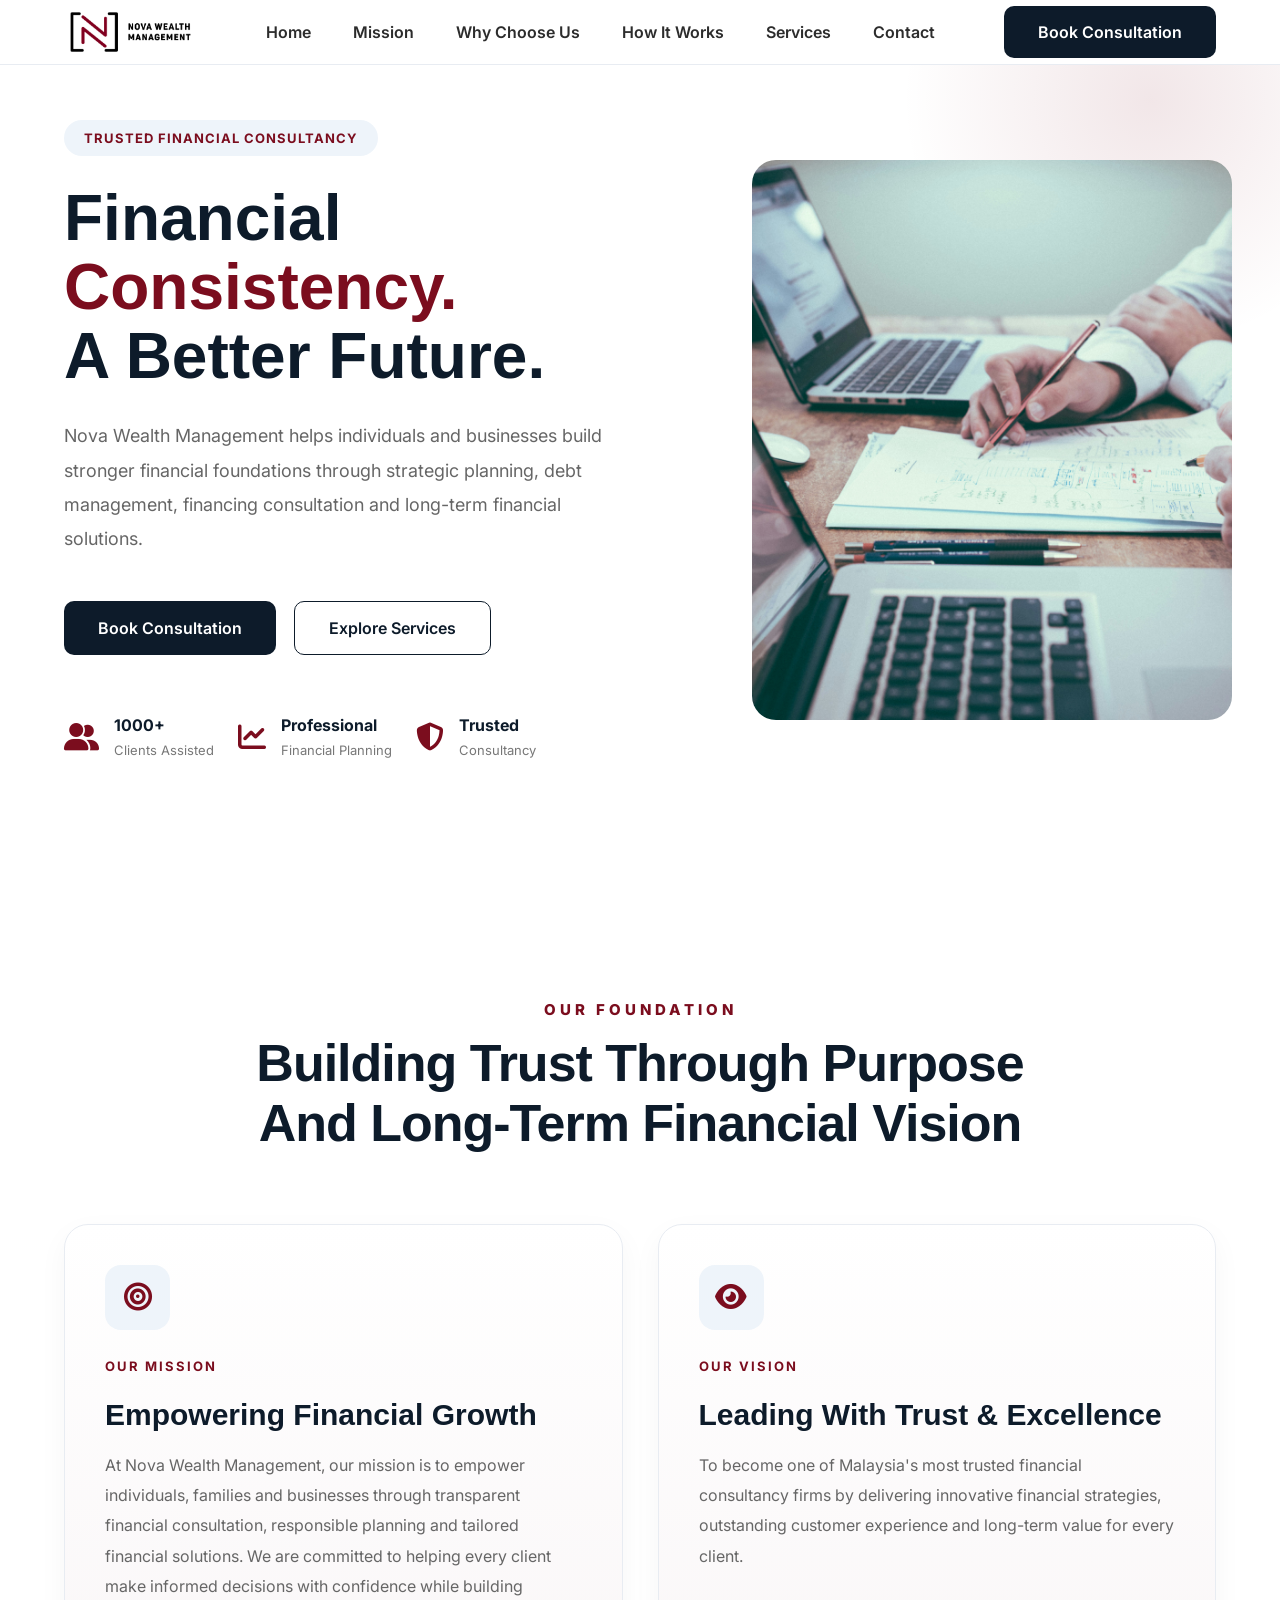
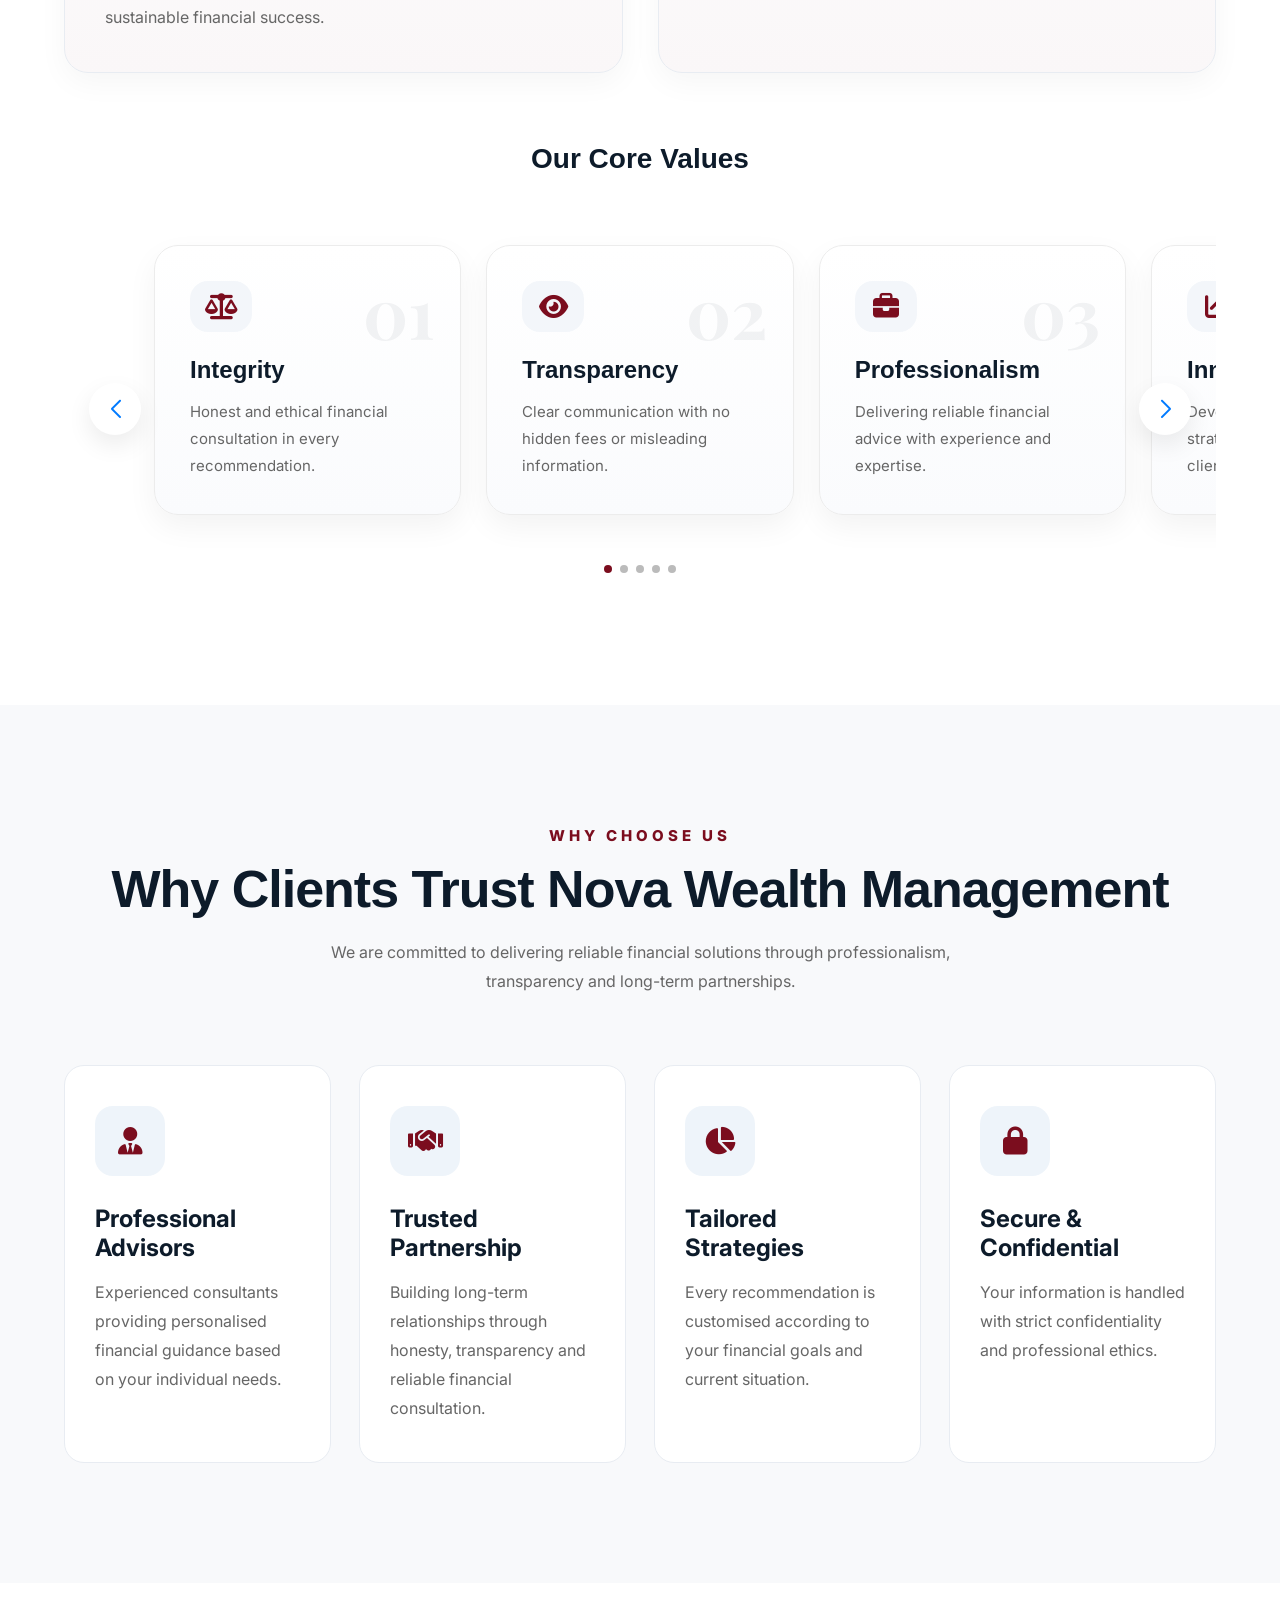
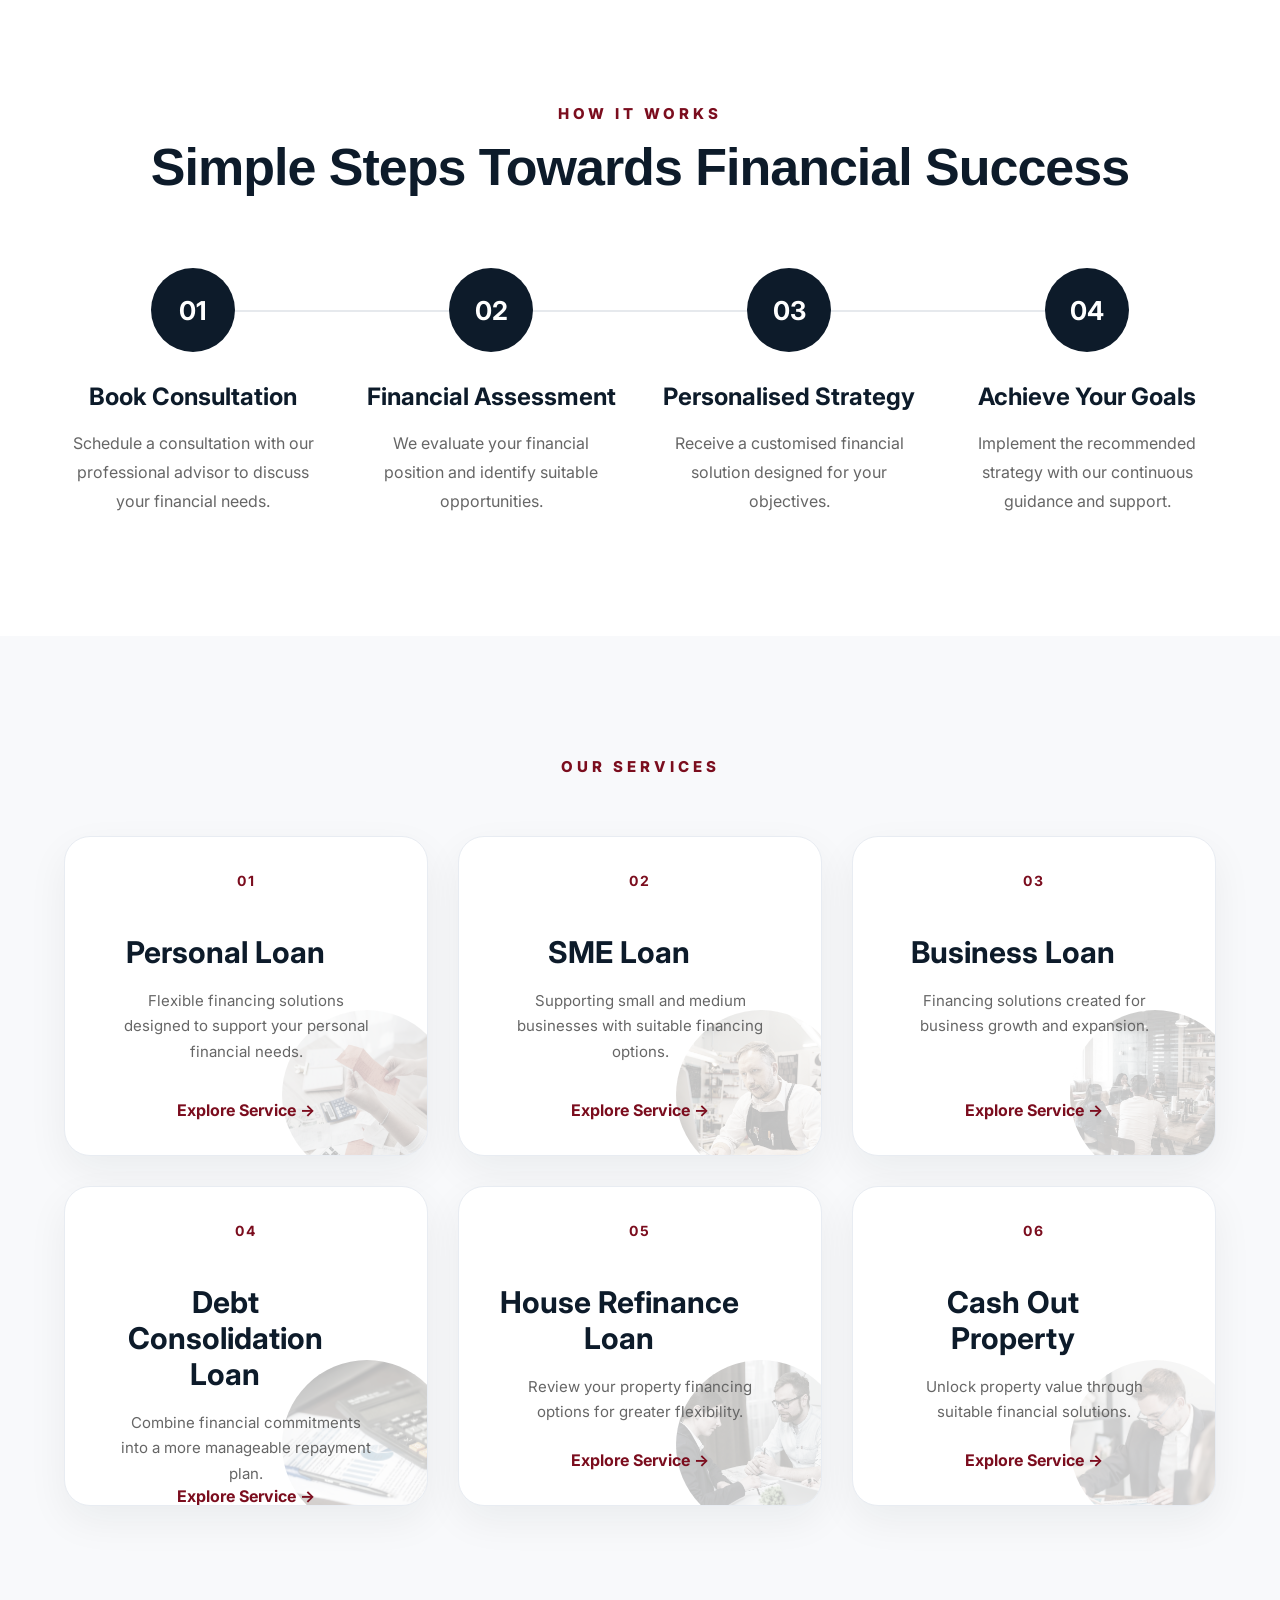
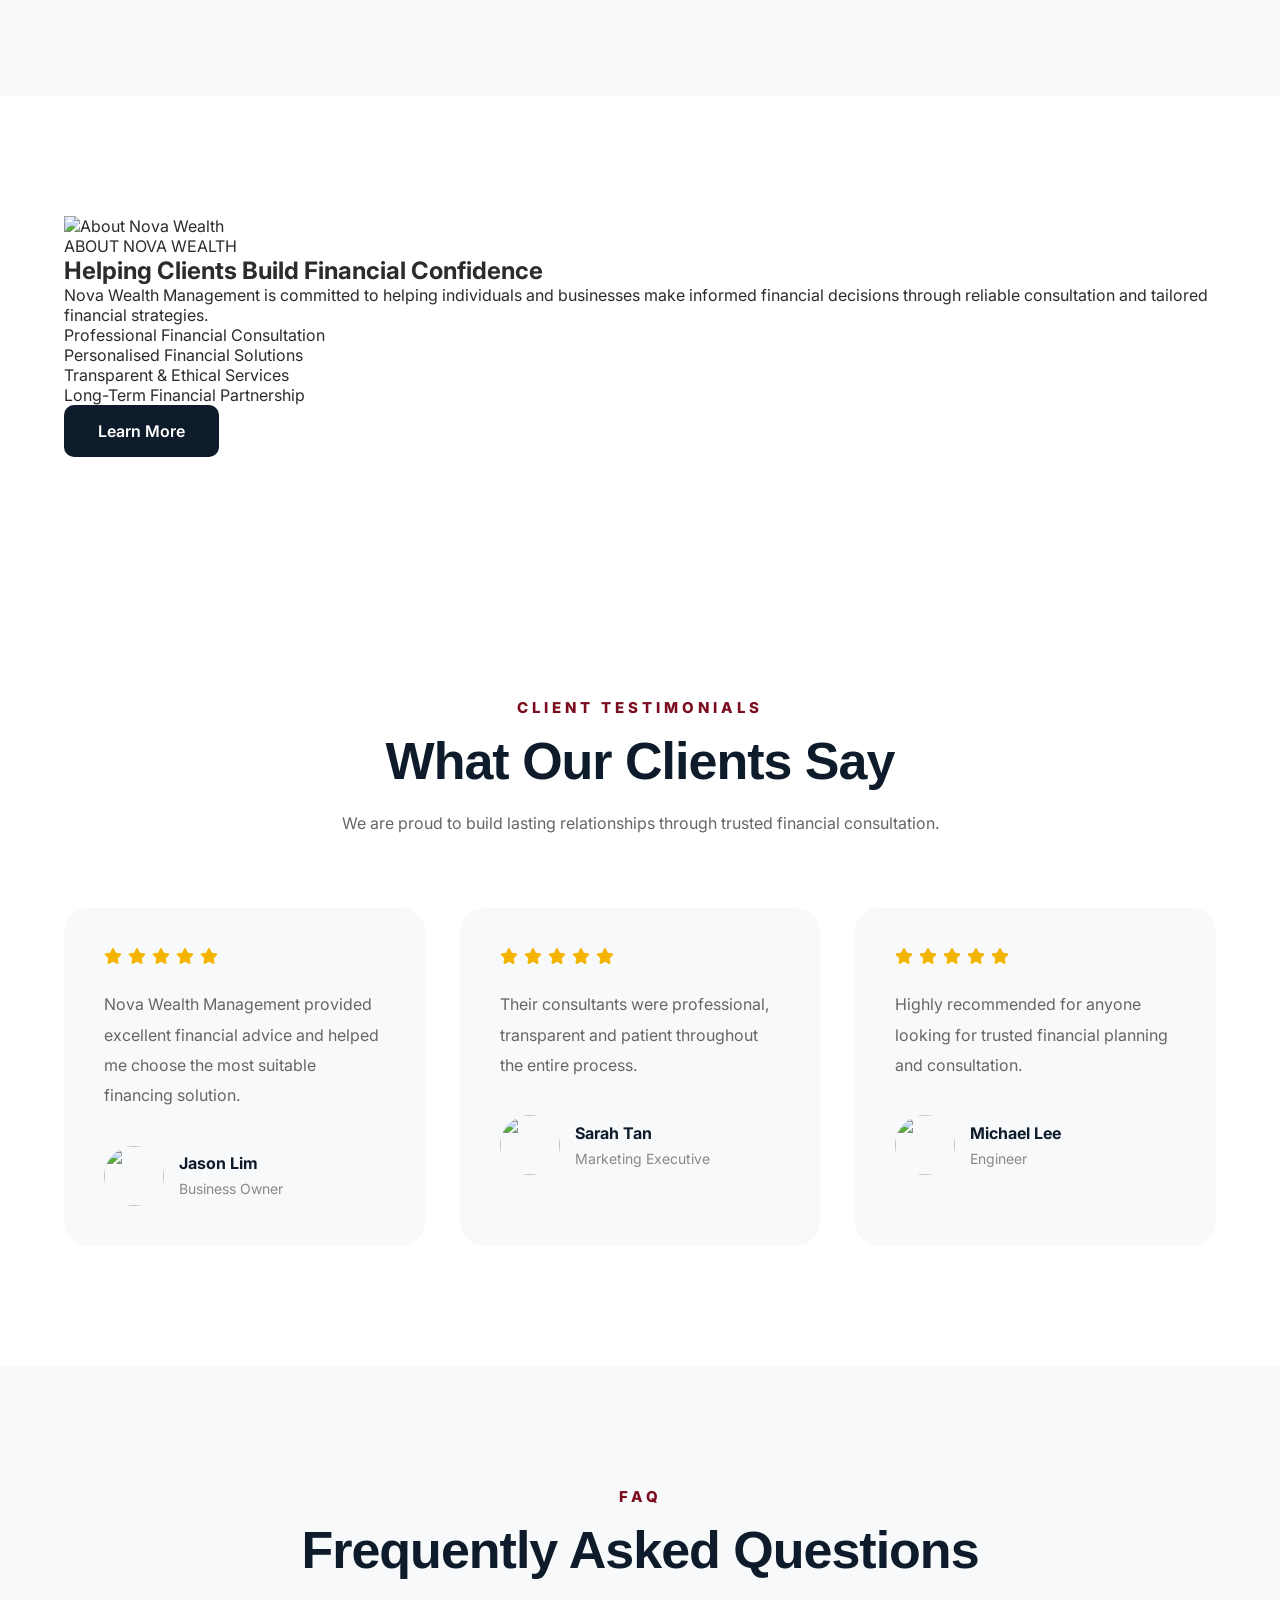
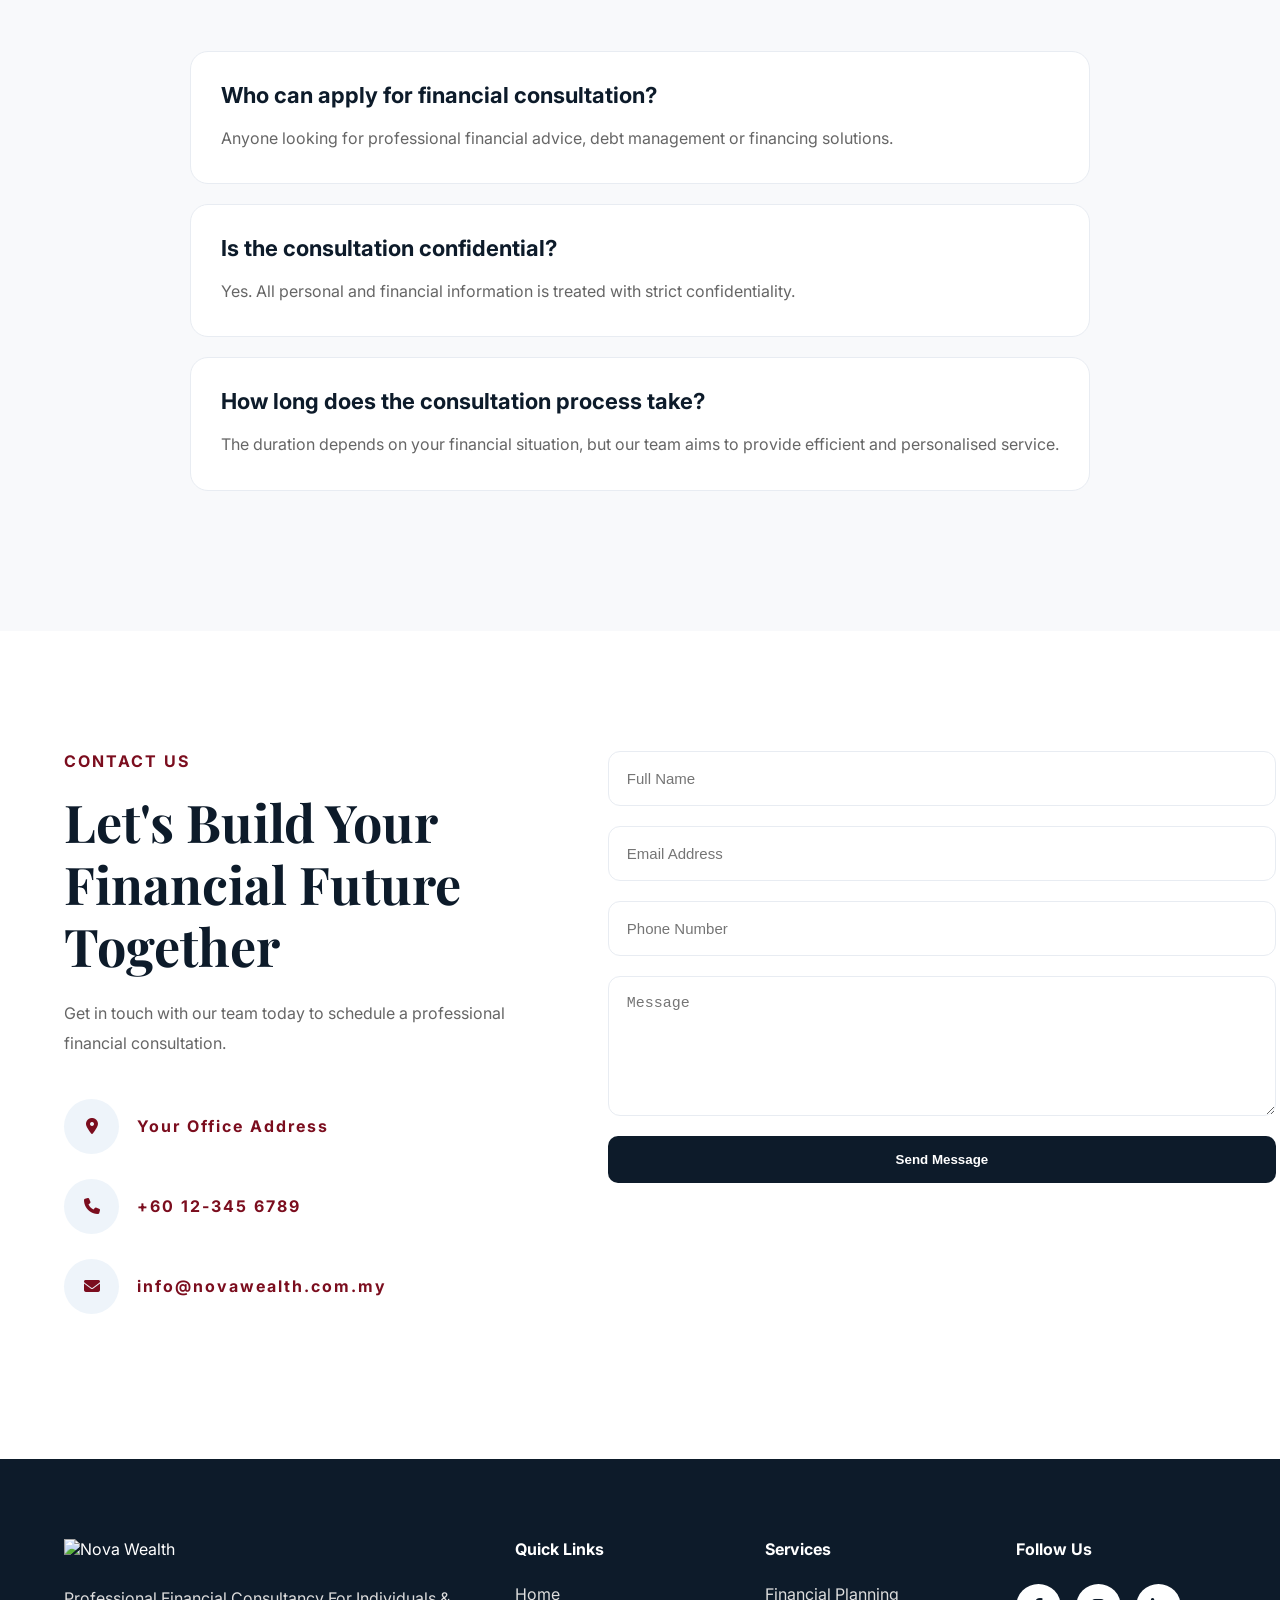
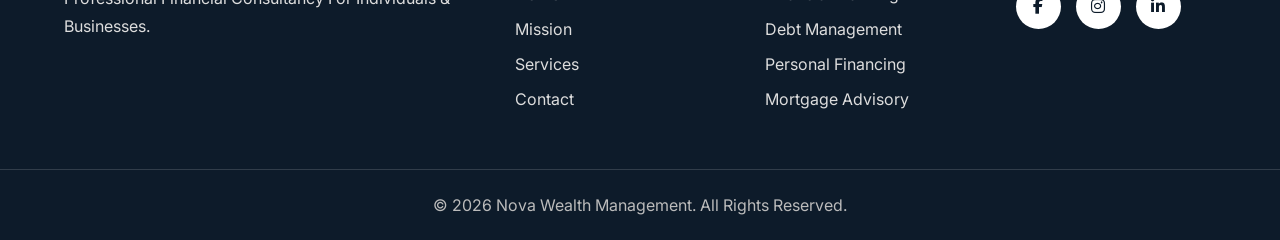
==== index.html @ 72332600 "update" ====
<!DOCTYPE html>
<html lang="en">

<head>
	<link
		rel="stylesheet"
		href="https://cdn.jsdelivr.net/npm/swiper@11/swiper-bundle.min.css"
	/>

    <meta charset="UTF-8">

    <meta name="viewport" content="width=device-width, initial-scale=1.0">

    <title>Nova Wealth Management</title>

    <link rel="preconnect" href="https://fonts.googleapis.com">

    <link rel="preconnect" href="https://fonts.gstatic.com" crossorigin>

    <link href="https://fonts.googleapis.com/css2?family=Inter:wght@300;400;500;600;700&family=Playfair+Display:wght@500;600;700&display=swap" rel="stylesheet">

    <link rel="stylesheet" href="https://cdnjs.cloudflare.com/ajax/libs/font-awesome/6.7.2/css/all.min.css">

    <link rel="stylesheet" href="css/style.css">
	
	<link href="https://fonts.googleapis.com/css2?family=Cormorant+Garamond:wght@500;600;700&display=swap" rel="stylesheet">
	
	<link rel="icon" type="image/png" href="images/favicon.jpeg">

</head>



<body>


<!-- ===========================================
NAVBAR
=========================================== -->

<header class="navbar">

    <div class="container nav-container">

        <a href="#" class="logo">

            <img src="images/logo.png" alt="Nova Wealth Management">

        </a>

        <nav>

            <ul>

                <li><a href="#home">Home</a></li>

                <li><a href="#mission">Mission</a></li>

                <li><a href="#why">Why Choose Us</a></li>

                <li><a href="#process">How It Works</a></li>

                <li><a href="#services">Services</a></li>

                <li><a href="#contact">Contact</a></li>

            </ul>

        </nav>

        <a href="#" class="btn-primary">

            Book Consultation

        </a>

    </div>

</header>

<!-- ===========================================
HERO
=========================================== -->

<section class="hero" id="home">

    <div class="container hero-wrapper">

        <div class="hero-left">

            <span class="hero-tag">

                TRUSTED FINANCIAL CONSULTANCY

            </span>

            <h1>

                Financial <span>Consistency.</span>

                <br>

                A Better Future.

            </h1>

            <p>

                Nova Wealth Management helps individuals and businesses build stronger financial foundations through strategic planning, debt management, financing consultation and long-term financial solutions.

            </p>

            <div class="hero-buttons">

                <a href="#" class="btn-primary">

                    Book Consultation

                </a>

                <a href="#services" class="btn-secondary">

                    Explore Services

                </a>

            </div>

            <div class="hero-highlights">

                <div class="highlight">

                    <i class="fa-solid fa-user-group"></i>

                    <div>

                        <h4>1000+</h4>

                        <span>Clients Assisted</span>

                    </div>

                </div>

                <div class="highlight">

                    <i class="fa-solid fa-chart-line"></i>

                    <div>

                        <h4>Professional</h4>

                        <span>Financial Planning</span>

                    </div>

                </div>

                <div class="highlight">

                    <i class="fa-solid fa-shield-halved"></i>

                    <div>

                        <h4>Trusted</h4>

                        <span>Consultancy</span>

                    </div>

                </div>

            </div>

        </div>

        <div class="hero-right">

            <img src="images/hero.jpg" alt="Financial Consultation">

        </div>

    </div>

</section>

<!-- ===========================================
MISSION & VISION
=========================================== -->

<section class="mission" id="mission">

    <div class="container">

        <div class="section-heading">

            <span>OUR FOUNDATION</span>

            <h2>

                Building Trust Through Purpose
                <br>
                And Long-Term Financial Vision

            </h2>

        </div>

        <div class="foundation-layout">

                <div class="foundation-card">

    <div class="foundation-icon">

        <i class="fa-solid fa-bullseye"></i>

    </div>

    <div class="foundation-content">

        <span>OUR MISSION</span>

        <h3>Empowering Financial Growth</h3>

        <p>

            At Nova Wealth Management, our mission is to empower individuals,
            families and businesses through transparent financial consultation,
            responsible planning and tailored financial solutions. We are
            committed to helping every client make informed decisions with
            confidence while building sustainable financial success.

        </p>

    </div>

</div>

                <div class="foundation-card">

    <div class="foundation-icon">

        <i class="fa-solid fa-eye"></i>

    </div>

    <div class="foundation-content">

        <span>OUR VISION</span>

        <h3>Leading With Trust & Excellence</h3>

        <p>

            To become one of Malaysia's most trusted financial consultancy
            firms by delivering innovative financial strategies, outstanding
            customer experience and long-term value for every client.

        </p>

    </div>

</div>



                </div>
				
				<div class="core-values">

<h4>Our Core Values</h4>

<div class="swiper valueSwiper">

    <div class="swiper-wrapper">
	
		<div class="swiper-slide">

        <div class="value-card">

			<span class="value-number">01</span>

			<div class="value-icon">
				<i class="fa-solid fa-scale-balanced"></i>
			</div>

			<h5>Integrity</h5>

			<p>Honest and ethical financial consultation in every recommendation.</p>

		</div>
	</div>

        <div class="swiper-slide">
    <div class="value-card">

        <span class="value-number">02</span>

        <div class="value-icon">
            <i class="fa-solid fa-eye"></i>
        </div>

        <h5>Transparency</h5>

        <p>Clear communication with no hidden fees or misleading information.</p>

    </div>
</div>

        <div class="swiper-slide">
    <div class="value-card">

        <span class="value-number">03</span>

        <div class="value-icon">
            <i class="fa-solid fa-briefcase"></i>
        </div>

        <h5>Professionalism</h5>

        <p>Delivering reliable financial advice with experience and expertise.</p>

    </div>
</div>

        <div class="swiper-slide">
    <div class="value-card">

        <span class="value-number">04</span>

        <div class="value-icon">
            <i class="fa-solid fa-chart-line"></i>
        </div>

        <h5>Innovation</h5>

        <p>Developing smarter financial strategies tailored to every client.</p>

    </div>
</div>

        <div class="swiper-slide">
    <div class="value-card">

        <span class="value-number">05</span>

        <div class="value-icon">
            <i class="fa-solid fa-handshake"></i>
        </div>

        <h5>Client First</h5>

        <p>Your financial goals are always our highest priority.</p>

    </div>
</div>

    </div>

    <div class="swiper-button-next"></div>
    <div class="swiper-button-prev"></div>
    <div class="swiper-pagination"></div>

</div>
</div>

            </div>

        </div>

    </div>

</section>

<!-- WHY CHOOSE US STARTS HERE -->
<!-- ===========================================
WHY CHOOSE US
=========================================== -->

<section class="why-choose" id="why">

    <div class="container">

        <div class="section-heading">

            <span>WHY CHOOSE US</span>

            <h2>

                Why Clients Trust
                Nova Wealth Management

            </h2>

            <p>

                We are committed to delivering reliable financial solutions through professionalism, transparency and long-term partnerships.

            </p>

        </div>

        <div class="why-grid">

            <div class="why-card">

                <i class="fa-solid fa-user-tie"></i>

                <h3>Professional Advisors</h3>

                <p>

                    Experienced consultants providing personalised financial guidance based on your individual needs.

                </p>

            </div>

            <div class="why-card">

                <i class="fa-solid fa-handshake"></i>

                <h3>Trusted Partnership</h3>

                <p>

                    Building long-term relationships through honesty, transparency and reliable financial consultation.

                </p>

            </div>

            <div class="why-card">

                <i class="fa-solid fa-chart-pie"></i>

                <h3>Tailored Strategies</h3>

                <p>

                    Every recommendation is customised according to your financial goals and current situation.

                </p>

            </div>

            <div class="why-card">

                <i class="fa-solid fa-lock"></i>

                <h3>Secure & Confidential</h3>

                <p>

                    Your information is handled with strict confidentiality and professional ethics.

                </p>

            </div>

        </div>

    </div>

</section>

<!-- ===========================================
HOW IT WORKS
=========================================== -->

<section class="process" id="process">

    <div class="container">

        <div class="section-heading">

            <span>HOW IT WORKS</span>

            <h2>

                Simple Steps Towards
                Financial Success

            </h2>

        </div>

        <div class="process-wrapper">

            <div class="process-item">

                <div class="process-number">01</div>

                <h3>Book Consultation</h3>

                <p>

                    Schedule a consultation with our professional advisor to discuss your financial needs.

                </p>

            </div>

            <div class="process-item">

                <div class="process-number">02</div>

                <h3>Financial Assessment</h3>

                <p>

                    We evaluate your financial position and identify suitable opportunities.

                </p>

            </div>

            <div class="process-item">

                <div class="process-number">03</div>

                <h3>Personalised Strategy</h3>

                <p>

                    Receive a customised financial solution designed for your objectives.

                </p>

            </div>

            <div class="process-item">

                <div class="process-number">04</div>

                <h3>Achieve Your Goals</h3>

                <p>

                    Implement the recommended strategy with our continuous guidance and support.

                </p>

            </div>

        </div>

    </div>

</section>

<!-- ===========================================
SERVICES
=========================================== -->

<section class="services" id="services">

<div class="container">

<div class="section-heading">

<span>OUR SERVICES</span>

<div class="services-grid">


<!-- Personal Loan -->
<div class="service-card">

    <img src="images/personal-loan.jpg">

    <div class="service-overlay">

        <span>01</span>

        <h3>Personal Loan</h3>

        <p>
            Flexible financing solutions designed to support your personal financial needs.
        </p>

        <a href="personal-loan.html">
            Explore Service →
        </a>

    </div>

</div>


<!-- SME Loan -->
<div class="service-card">

    <img src="images/sme-loan.jpg">

    <div class="service-overlay">

        <span>02</span>

        <h3>SME Loan</h3>

        <p>
            Supporting small and medium businesses with suitable financing options.
        </p>

        <a href="sme-loan.html">
            Explore Service →
        </a>

    </div>

</div>


<!-- Business Loan -->
<div class="service-card">

    <img src="images/business-loan.jpg">

    <div class="service-overlay">

        <span>03</span>

        <h3>Business Loan</h3>

        <p>
            Financing solutions created for business growth and expansion.
        </p>

        <a href="business-loan.html">
            Explore Service →
        </a>

    </div>

</div>


<!-- Debt Consolidation -->
<div class="service-card">

    <img src="images/debt-consolidation.jpg">

    <div class="service-overlay">

        <span>04</span>

        <h3>Debt Consolidation Loan</h3>

        <p>
            Combine financial commitments into a more manageable repayment plan.
        </p>

        <a href="debt-consolidation.html">
            Explore Service →
        </a>

    </div>

</div>


<!-- House Refinance -->
<div class="service-card">

    <img src="images/house-refinance.jpg">

    <div class="service-overlay">

        <span>05</span>

        <h3>House Refinance Loan</h3>

        <p>
            Review your property financing options for greater flexibility.
        </p>

        <a href="house-refinance.html">
            Explore Service →
        </a>

    </div>

</div>


<!-- Cash Out Property -->
<div class="service-card">

    <img src="images/cash-out-property.jpg">

    <div class="service-overlay">

        <span>06</span>

        <h3>Cash Out Property</h3>

        <p>
            Unlock property value through suitable financial solutions.
        </p>

        <a href="cash-out-property.html">
            Explore Service →
        </a>

    </div>

</div>


</div>

</div>

</div>

</section>

<!-- ===========================================
ABOUT
=========================================== -->

<section class="about">

    <div class="container about-wrapper">

        <div class="about-image">

            <img src="images/about.jpg" alt="About Nova Wealth">

        </div>

        <div class="about-content">

            <span>ABOUT NOVA WEALTH</span>

            <h2>

                Helping Clients Build
                Financial Confidence

            </h2>

            <p>

                Nova Wealth Management is committed to helping individuals and businesses make informed financial decisions through reliable consultation and tailored financial strategies.

            </p>

            <ul>

                <li>Professional Financial Consultation</li>

                <li>Personalised Financial Solutions</li>

                <li>Transparent & Ethical Services</li>

                <li>Long-Term Financial Partnership</li>

            </ul>

            <a href="#" class="btn-primary">

                Learn More

            </a>

        </div>

    </div>

</section>

<!-- ===========================================
TESTIMONIALS
=========================================== -->

<section class="testimonials">

    <div class="container">

        <div class="section-heading">

            <span>CLIENT TESTIMONIALS</span>

            <h2>

                What Our Clients Say

            </h2>

            <p>

                We are proud to build lasting relationships through trusted financial consultation.

            </p>

        </div>

        <div class="testimonial-grid">

            <div class="testimonial-card">

                <div class="stars">

                    <i class="fa-solid fa-star"></i>
                    <i class="fa-solid fa-star"></i>
                    <i class="fa-solid fa-star"></i>
                    <i class="fa-solid fa-star"></i>
                    <i class="fa-solid fa-star"></i>

                </div>

                <p>

                    Nova Wealth Management provided excellent financial advice and helped me choose the most suitable financing solution.

                </p>

                <div class="client">

                    <img src="images/client1.jpg" alt="">

                    <div>

                        <h4>Jason Lim</h4>

                        <span>Business Owner</span>

                    </div>

                </div>

            </div>

            <div class="testimonial-card">

                <div class="stars">

                    <i class="fa-solid fa-star"></i>
                    <i class="fa-solid fa-star"></i>
                    <i class="fa-solid fa-star"></i>
                    <i class="fa-solid fa-star"></i>
                    <i class="fa-solid fa-star"></i>

                </div>

                <p>

                    Their consultants were professional, transparent and patient throughout the entire process.

                </p>

                <div class="client">

                    <img src="images/client2.jpg" alt="">

                    <div>

                        <h4>Sarah Tan</h4>

                        <span>Marketing Executive</span>

                    </div>

                </div>

            </div>

            <div class="testimonial-card">

                <div class="stars">

                    <i class="fa-solid fa-star"></i>
                    <i class="fa-solid fa-star"></i>
                    <i class="fa-solid fa-star"></i>
                    <i class="fa-solid fa-star"></i>
                    <i class="fa-solid fa-star"></i>

                </div>

                <p>

                    Highly recommended for anyone looking for trusted financial planning and consultation.

                </p>

                <div class="client">

                    <img src="images/client3.jpg" alt="">

                    <div>

                        <h4>Michael Lee</h4>

                        <span>Engineer</span>

                    </div>

                </div>

            </div>

        </div>

    </div>

</section>

<!-- ===========================================
FAQ
=========================================== -->

<section class="faq">

    <div class="container">

        <div class="section-heading">

            <span>FAQ</span>

            <h2>

                Frequently Asked Questions

            </h2>

        </div>

        <div class="faq-wrapper">

            <div class="faq-item">

                <h3>Who can apply for financial consultation?</h3>

                <p>

                    Anyone looking for professional financial advice, debt management or financing solutions.

                </p>

            </div>

            <div class="faq-item">

                <h3>Is the consultation confidential?</h3>

                <p>

                    Yes. All personal and financial information is treated with strict confidentiality.

                </p>

            </div>

            <div class="faq-item">

                <h3>How long does the consultation process take?</h3>

                <p>

                    The duration depends on your financial situation, but our team aims to provide efficient and personalised service.

                </p>

            </div>

        </div>

    </div>

</section>

<!-- ===========================================
CONTACT
=========================================== -->

<section class="contact" id="contact">

    <div class="container contact-wrapper">

        <div class="contact-info">

            <span>CONTACT US</span>

            <h2>

                Let's Build Your Financial Future Together

            </h2>

            <p>

                Get in touch with our team today to schedule a professional financial consultation.

            </p>

            <div class="contact-item">

                <i class="fa-solid fa-location-dot"></i>

                <span>Your Office Address</span>

            </div>

            <div class="contact-item">

                <i class="fa-solid fa-phone"></i>

                <span>+60 12-345 6789</span>

            </div>

            <div class="contact-item">

                <i class="fa-solid fa-envelope"></i>

                <span>info@novawealth.com.my</span>

            </div>

        </div>

        <form class="contact-form">

            <input type="text" placeholder="Full Name">

            <input type="email" placeholder="Email Address">

            <input type="text" placeholder="Phone Number">

            <textarea rows="6" placeholder="Message"></textarea>

            <button class="btn-primary">

                Send Message

            </button>

        </form>

    </div>

</section>

<!-- ===========================================
FOOTER
=========================================== -->

<footer>

    <div class="container footer-wrapper">

        <div class="footer-logo">

            <img src="images/logo-white.png" alt="Nova Wealth">

            <p>

                Professional Financial Consultancy
                For Individuals & Businesses.

            </p>

        </div>

        <div class="footer-links">

            <h4>Quick Links</h4>

            <ul>

                <li><a href="#home">Home</a></li>

                <li><a href="#mission">Mission</a></li>

                <li><a href="#services">Services</a></li>

                <li><a href="#contact">Contact</a></li>

            </ul>

        </div>

        <div class="footer-links">

            <h4>Services</h4>

            <ul>

                <li><a href="#">Financial Planning</a></li>

                <li><a href="#">Debt Management</a></li>

                <li><a href="#">Personal Financing</a></li>

                <li><a href="#">Mortgage Advisory</a></li>

            </ul>

        </div>

        <div class="footer-links">

            <h4>Follow Us</h4>

            <div class="social-links">

                <a href="#"><i class="fa-brands fa-facebook-f"></i></a>

                <a href="#"><i class="fa-brands fa-instagram"></i></a>

                <a href="#"><i class="fa-brands fa-linkedin-in"></i></a>

            </div>

        </div>

    </div>

    <div class="copyright">

        <p>

            © 2026 Nova Wealth Management. All Rights Reserved.

        </p>

    </div>

</footer>

<script src="https://cdn.jsdelivr.net/npm/swiper@11/swiper-bundle.min.js"></script>

<script src="js/script.js"></script>


</body>

</html>
---- css/style.css ----
/*==================================================

NOVA WEALTH MANAGEMENT

==================================================*/

/*==========================
RESET
==========================*/

*{
    margin:0;
    padding:0;
    box-sizing:border-box;
}

html{
    scroll-behavior:smooth;
}

body{

    font-family:'Inter',sans-serif;

    background:#ffffff;

    color:#2C2C2C;

    overflow-x:hidden;

}

img{

    display:block;

    max-width:100%;

}

a{

    text-decoration:none;

}

ul{

    list-style:none;

}

button{

    border:none;

    outline:none;

    cursor:pointer;

}

/*==========================
VARIABLE
==========================*/

:root{

    --primary:#0D1B2A;

    --accent:#7B0D1E;

    --light:#F8F9FB;

    --text:#2C2C2C;

    --border:#E8ECF2;

    --shadow:0 15px 45px rgba(13,27,42,.08);

}

/*==========================
COMMON
==========================*/

.container{

    width:90%;

    max-width:1280px;

    margin:auto;

}

section{

    padding:120px 0;

}

.section-heading{

    text-align:center;

    margin-bottom:70px;

}

.section-heading span{

    color:var(--accent);

    font-size:15px;

    font-weight:800;

    letter-spacing:4px;

    text-transform:uppercase;

}

.section-heading h2{

    margin-top:15px;

    font-family:'Manrope', sans-serif;

    color:var(--primary);

    font-size:52px;

    line-height:1.15;

    font-weight:700;

    letter-spacing:-1px;

}

.section-heading p{

    margin-top:18px;

    color:#666;

    max-width:700px;

    margin-left:auto;

    margin-right:auto;

    line-height:1.8;

}

/*==========================
BUTTON
==========================*/

.btn-primary{

    display:inline-flex;

    align-items:center;

    justify-content:center;

    padding:16px 34px;

    background:#0D1B2A;

    color:#fff;

    border-radius:10px;

    font-weight:600;

    transition:.3s;

}

.btn-primary:hover{

    background:#7B0D1E;

}

.btn-secondary{

    display:inline-flex;

    align-items:center;

    justify-content:center;

    padding:16px 34px;

    border:1px solid #0D1B2A;

    color:#0D1B2A;

    border-radius:10px;

    font-weight:600;

    transition:.3s;

}

.btn-secondary:hover{

    background:#0D1B2A;

    color:#fff;

}

/*==========================
NAVBAR
==========================*/

.navbar{

    position:fixed;

    top:0;

    left:0;

    width:100%;

    background:rgba(255,255,255,.95);

    backdrop-filter:blur(16px);

    border-bottom:1px solid var(--border);

    z-index:999;

}

.nav-container{

    display:flex;

    justify-content:space-between;

    align-items:center;

    height:64px;

}

.logo img{

    height:48px;

    transition:.3s;

}

nav ul{

    display:flex;

    gap:42px;

}

nav a{

    color:var(--text);

    font-weight:600;

    position:relative;

    transition:.3s;

}

nav a:hover{

    color:var(--accent);

}

nav a::after{

    content:"";

    position:absolute;

    bottom:-8px;

    left:50%;

    transform:translateX(-50%);

    width:0;

    height:2px;

    background:var(--accent);

    transition:.3s;

}

nav a:hover::after{

    width:100%;

}

/*==========================
HERO
==========================*/

.hero{

    position:relative;

    overflow:visible;

}

.hero::before{

    content:"";

    position:absolute;

    width:500px;

    height:500px;

    background:radial-gradient(circle,
    rgba(123,13,30,.10),
    transparent 70%);

    top:-150px;

    right:-120px;

    animation:moveGlow 8s ease-in-out infinite;

    pointer-events:none;

}

@keyframes moveGlow{

    0%{

        transform:translateY(0px) translateX(0px);

    }

    50%{

        transform:translateY(30px) translateX(-20px);

    }

    100%{

        transform:translateY(0px) translateX(0px);

    }

}

.hero-wrapper{

    display:grid;

    grid-template-columns:58% 42%;

    align-items:center;

    gap:20px;

}

.hero-tag{

    display:inline-block;

    background:#EEF4FA;

    color:var(--accent);

    padding:10px 20px;

    border-radius:100px;

    font-size:13px;

    font-weight:700;

    letter-spacing:1px;

}

.hero h1{

    margin-top:28px;

    font-size:64px;

    line-height:1.08;

    font-family: 'Manrope', sans-serif;

    color:var(--primary);

}

.hero h1 span{

    color:var(--accent);

}

.hero p{

    margin-top:28px;

    font-size:18px;

    color:#666;

    line-height:1.9;

    max-width:560px;

}

.hero-buttons{

    display:flex;

    gap:18px;

    margin-top:45px;

}

.hero-highlights{

    display:flex;

    gap:24px;

    margin-top:60px;

}

.highlight{

    display:flex;

    align-items:center;

    gap:15px;

}

.highlight i{

    font-size:28px;

    color:var(--accent);

}

.highlight h4{

    color:var(--primary);

    margin-bottom:4px;

}

.highlight span{

    color:#777;

    font-size:13px;

}


.hero-right img{

    max-width:480px;

    height:560px;

    object-fit:cover;

    border-radius:24px;
	
	display:flex;

	justify-content:center;

	align-items:center;

	 animation:floatImage 6s ease-in-out infinite;


}
.hero-left,
.hero-right{

    position:relative;

    z-index:2;

}

/*==================================================
MISSION
==================================================*/

.mission{

    background:#ffffff;

    position:relative;

}

.foundation-layout{

    display:grid;

    grid-template-columns:repeat(2,1fr);

    gap:35px;

    margin-top:60px;

    align-items:stretch;

}

.foundation-image{

    position:sticky;

    top:120px;

}

.foundation-image img{

    width:100%;

    height:560px;

    object-fit:cover;

    border-radius:30px;

    box-shadow:var(--shadow);

}

.foundation-right{

    display:grid;

    grid-template-columns:repeat(2,1fr);

    gap:35px;

}

/*=================================
FOUNDATION CARD
=================================*/

.foundation-card{

    display:flex;

    flex-direction:column;

    justify-content:flex-start;

    background:linear-gradient(
    180deg,
    #ffffff 0%,
    #faf7f8 100%
	);

    border:1px solid #E8ECF2;

    border-radius:24px;

    padding:40px;

    height:100%;

    transition:.35s;

    box-shadow:0 10px 30px rgba(0,0,0,.04);

    position:relative;

}

.foundation-card::before{

    content:"";

    position:absolute;

    left:0;

    top:0;

    width:5px;

    height:0;

    background:var(--accent);

    transition:.35s;

}

.foundation-card:hover{

    transform:translateY(-8px);

    box-shadow:0 20px 45px rgba(0,0,0,.08);

}

.foundation-card:hover::before{

    height:100%;

}

.foundation-icon{

    width:65px;

    height:65px;

    border-radius:16px;

    background:#EEF4FA;

    display:flex;

    justify-content:center;

    align-items:center;

    margin-bottom:25px;

}

.foundation-icon i{

    color:var(--accent);

    font-size:28px;

}

.foundation-content span{

    display:inline-block;

    color:var(--accent);

    font-size:13px;

    font-weight:700;

    letter-spacing:2px;

    margin-bottom:12px;

}

.foundation-content h3{

    font-size:30px;

    margin:12px 0 18px;

    font-family: 'Plus Jakarta Sans', sans-serif;

    color:var(--primary);

}

.foundation-content p{

    font-size:16px;

    line-height:1.9;

    color:#666;

    margin:0;

}

.foundation-line{

    width:100%;

    height:1px;

    background:#ECECEC;

}

.core-values{

    margin-top:20px;

}

.core-values h4{

    font-size:24px;

    color:var(--primary);

    margin-bottom:25px;

}

.core-values{

    margin-top:70px;

}

.core-values h4{

    font-size:28px;

    color:var(--primary);

    margin-bottom:35px;

    text-align:center;

    font-family: 'Plus Jakarta Sans', sans-serif;

}
/*==================================
CORE VALUE SWIPER
==================================*/

.valueSwiper{

    margin-top:50px;

    padding:20px 90px 70px;

}

.valueSwiper .swiper-slide{

    height:auto;

}

.value-card{

    position:relative;

    background:linear-gradient(180deg,#FFFFFF 0%,#FAFBFD 100%);

    border:1px solid #ECECEC;

    border-radius:24px;

    padding:35px;

    height:270px;

    overflow:hidden;

    display:flex;

    flex-direction:column;

    transition:.35s;

    box-shadow:0 12px 30px rgba(0,0,0,.05);

}

.value-number{

    position:absolute;

    top:18px;

    right:25px;

    font-size:70px;

    font-weight:700;

    color:#0D1B2A;

    opacity:.05;

    font-family:'Playfair Display',serif;

}

.value-icon{

    width:62px;

    height:62px;

    border-radius:18px;

    background:#F3F6FA;

    display:flex;

    justify-content:center;

    align-items:center;

    margin-bottom:24px;

    transition:.35s;

}

.value-icon i{

    color:#7B0D1E;

    font-size:26px;

}

.value-card h5{

    font-size:24px;

    color:var(--primary);

    margin-bottom:14px;

    font-family: 'Plus Jakarta Sans', sans-serif;

}

.value-card p{

    font-size:15px;

    line-height:1.8;

    color:#666;

}



.swiper-button-next{

    right:25px;

}

.swiper-button-prev{

    left:25px;

}

.swiper-pagination-bullet{

    background:#bbb;

    opacity:1;

}

.swiper-pagination-bullet-active{

    background:var(--accent);

}

/*==================================================
WHY CHOOSE US
==================================================*/

.why-choose{

    background:#F8F9FB;

}

.why-grid{

    display:grid;

    grid-template-columns:repeat(4,1fr);

    gap:28px;

}

.why-card{

    background:white;

    padding:40px 30px;

    border-radius:20px;

    transition:.35s;

    border:1px solid var(--border);

}

.why-card:hover{

    transform:translateY(-8px);

    box-shadow:var(--shadow);

}

.why-card i{

    width:70px;

    height:70px;

    background:#EEF4FA;

    border-radius:18px;

    display:flex;

    justify-content:center;

    align-items:center;

    font-size:28px;

    color:var(--accent);

    margin-bottom:28px;

}

.why-card h3{

    font-size:24px;

    color:var(--primary);

    margin-bottom:16px;

}

.why-card p{

    line-height:1.8;

    color:#666;

}

/*==================================================
HOW IT WORKS
==================================================*/

.process{

    background:white;

}

.process-wrapper{

    display:grid;

    grid-template-columns:repeat(4,1fr);

    gap:40px;

    position:relative;

}

.process-wrapper::before{

    content:"";

    position:absolute;

    top:42px;

    left:8%;

    width:84%;

    height:2px;

    background:#E6E9ED;

}

.process-item{

    position:relative;

    text-align:center;

    z-index:2;

}

.process-number{

    width:84px;

    height:84px;

    margin:auto;

    background:var(--primary);

    color:white;

    border-radius:50%;

    display:flex;

    justify-content:center;

    align-items:center;

    font-size:26px;

    font-weight:bold;

    margin-bottom:30px;

}

.process-item h3{

    color:var(--primary);

    margin-bottom:18px;

    font-size:24px;

}

.process-item p{

    color:#666;

    line-height:1.8;

}/*==================================================
SERVICES
==================================================*/

.services{

    background:#F8F9FB;

}


.services-grid{

    display:grid;

    grid-template-columns:repeat(3,1fr);

    gap:30px;

    margin-top:60px;

}


.service-card{

    position:relative;

    height:320px;

    background:#fff;

    border-radius:26px;

    padding:35px;

    overflow:hidden;

    border:1px solid #E8ECF2;

    box-shadow:0 15px 40px rgba(13,27,42,.06);

    transition:.35s;

}


.service-card img{

    position:absolute;

    width:170px;

    height:170px;

    right:-25px;

    bottom:-25px;

    object-fit:cover;

    border-radius:50%;

    opacity:.25;

    filter:grayscale(60%);

    transition:
        opacity .8s ease,
        filter .8s ease,
        transform .8s ease;

}


.service-overlay{

    position:relative;

    height:100%;

    z-index:2;

    padding:0;

    background:none;

    display:flex;

    flex-direction:column;

}


.service-overlay span{

    color:#7B0D1E;

    font-weight:700;

    letter-spacing:2px;

    font-size:14px;

}


.service-overlay h3{

    margin-top:45px;

    color:#0D1B2A;

    font-size:30px;

    line-height:1.2;

    max-width:250px;

}


.service-overlay p{

    display:block;

    margin-top:18px;

    color:#666;

    line-height:1.7;

    font-size:15px;

    max-width:260px;

}


.service-overlay a{

    margin-top:auto;

    color:#7B0D1E;

    font-weight:700;

}


.service-card:hover{

    transform:none;

    box-shadow:0 18px 45px rgba(13,27,42,.12);

}


.service-card:hover img{

    opacity:.65;

    filter:grayscale(0%);

    transform:scale(1.03);

}

/*==================================================
TESTIMONIALS
==================================================*/

.testimonials{

    background:#ffffff;

}

.testimonial-grid{

    display:grid;

    grid-template-columns:repeat(3,1fr);

    gap:35px;

}

.testimonial-card{

    background:#F8F9FB;

    padding:40px;

    border-radius:24px;

    transition:.35s;

}

.testimonial-card:hover{

    transform:translateY(-8px);

    box-shadow:var(--shadow);

}

.stars{

    display:flex;

    gap:6px;

    margin-bottom:25px;

}

.stars i{

    color:#F4B400;

}

.testimonial-card p{

    color:#666;

    line-height:1.9;

    margin-bottom:35px;

}

.client{

    display:flex;

    align-items:center;

    gap:15px;

}

.client img{

    width:60px;

    height:60px;

    border-radius:50%;

    object-fit:cover;

}

.client h4{

    color:var(--primary);

    margin-bottom:5px;

}

.client span{

    color:#888;

    font-size:14px;

}

/*==================================================
FAQ
==================================================*/

.faq{

    background:#F8F9FB;

}

.faq-wrapper{

    max-width:900px;

    margin:auto;

}

.faq-item{

    background:white;

    padding:30px;

    border-radius:18px;

    margin-bottom:20px;

    border:1px solid var(--border);

}

.faq-item h3{

    color:var(--primary);

    margin-bottom:15px;

    font-size:22px;

}

.faq-item p{

    color:#666;

    line-height:1.9;

}


/*==================================================
CONTACT
==================================================*/

.contact{

    background:white;

}

.contact-wrapper{

    display:grid;

    grid-template-columns:42% 58%;

    gap:60px;

    align-items:start;

}

.contact-info span{

    color:var(--accent);

    font-weight:700;

    letter-spacing:2px;

}

.contact-info h2{

    margin:20px 0;

    font-size:52px;

    line-height:1.2;

    color:var(--primary);

    font-family:'Playfair Display',serif;

}

.contact-info p{

    color:#666;

    line-height:1.9;

    margin-bottom:40px;

}

.contact-item{

    display:flex;

    align-items:center;

    gap:18px;

    margin-bottom:25px;

}

.contact-item i{

    width:55px;

    height:55px;

    border-radius:50%;

    background:#EEF4FA;

    color:var(--accent);

    display:flex;

    justify-content:center;

    align-items:center;

}

.contact-form{

    display:flex;

    flex-direction:column;

    gap:20px;

}

.contact-form input,

.contact-form textarea{

    width:100%;

    padding:18px;

    border:1px solid var(--border);

    border-radius:12px;

    font-size:15px;

    outline:none;

    transition:.3s;

}

.contact-form input:focus,

.contact-form textarea:focus{

    border-color:var(--accent);

}

/*==================================================
FOOTER
==================================================*/

footer{

    background:var(--primary);

    color:white;

    padding-top:80px;

}

.footer-wrapper{

    display:grid;

    grid-template-columns:2fr 1fr 1fr 1fr;

    gap:50px;

    padding-bottom:60px;

}

.footer-logo img{

    width:180px;

    margin-bottom:25px;

}

.footer-logo p{

    line-height:1.8;

    color:#ddd;

}

.footer-links h4{

    margin-bottom:25px;

}

.footer-links ul{

    display:flex;

    flex-direction:column;

    gap:15px;

}

.footer-links a{

    color:#ddd;

    transition:.3s;

}

.footer-links a:hover{

    color:white;

}

.social-links{

    display:flex;

    gap:15px;

}

.social-links a{

    width:45px;

    height:45px;

    background:white;

    color:var(--primary);

    display:flex;

    justify-content:center;

    align-items:center;

    border-radius:50%;

    transition:.3s;

}

.social-links a:hover{

    background:var(--accent);

    color:white;

}

.copyright{

    border-top:1px solid rgba(255,255,255,.15);

    text-align:center;

    padding:25px 0;

    color:#bbb;

}

/*==================================================
RESPONSIVE
==================================================*/

@media (max-width:1200px){

.foundation-layout,
.contact-wrapper{

grid-template-columns:1fr;

}

.hero-right{

    display:flex;

    justify-content:flex-start;

    margin-left:-120px;

}

.hero-wrapper{

    display:grid;

    grid-template-columns:55% 45%;

    gap:0;

    align-items:center;

}

.hero-right img{

max-width:650px;

height:auto;

}

.foundation-image{

position:static;

}

.footer-wrapper{

grid-template-columns:1fr 1fr;

}

}

@media (max-width:992px){

nav{

display:none;

}

.hero h1{

font-size:56px;

}

.section-heading h2{

font-size:42px;

}

.why-grid{

grid-template-columns:repeat(2,1fr);

}

.process-wrapper{

grid-template-columns:repeat(2,1fr);

}

.testimonial-grid{

grid-template-columns:1fr;

}

.footer-wrapper{

grid-template-columns:1fr;

}

}

@media (max-width:768px){

.hero{

    position:relative;

    overflow:visible;

}

.hero-buttons{

flex-direction:column;

}

.hero-highlights{

flex-direction:column;

gap:20px;

}

.why-grid{

grid-template-columns:1fr;

}

.process-wrapper{

grid-template-columns:1fr;

}

.contact-wrapper{

grid-template-columns:1fr;

}

.section-heading h2{

font-size:36px;

}

.hero h1{

font-size:46px;

}

}

@media (max-width:576px){

.container{

width:92%;

}

.hero h1{

font-size:38px;

}

.btn-primary,
.btn-secondary{

width:100%;

}

.hero-right img{

border-radius:18px;

}

}

.swiper-button-next,
.swiper-button-prev{

    width:52px;

    height:52px;

    border-radius:50%;

    background:#fff;

    box-shadow:0 10px 25px rgba(0,0,0,.08);

}

.swiper-button-next::after,
.swiper-button-prev::after{

    font-size:18px;

    font-weight:bold;

}
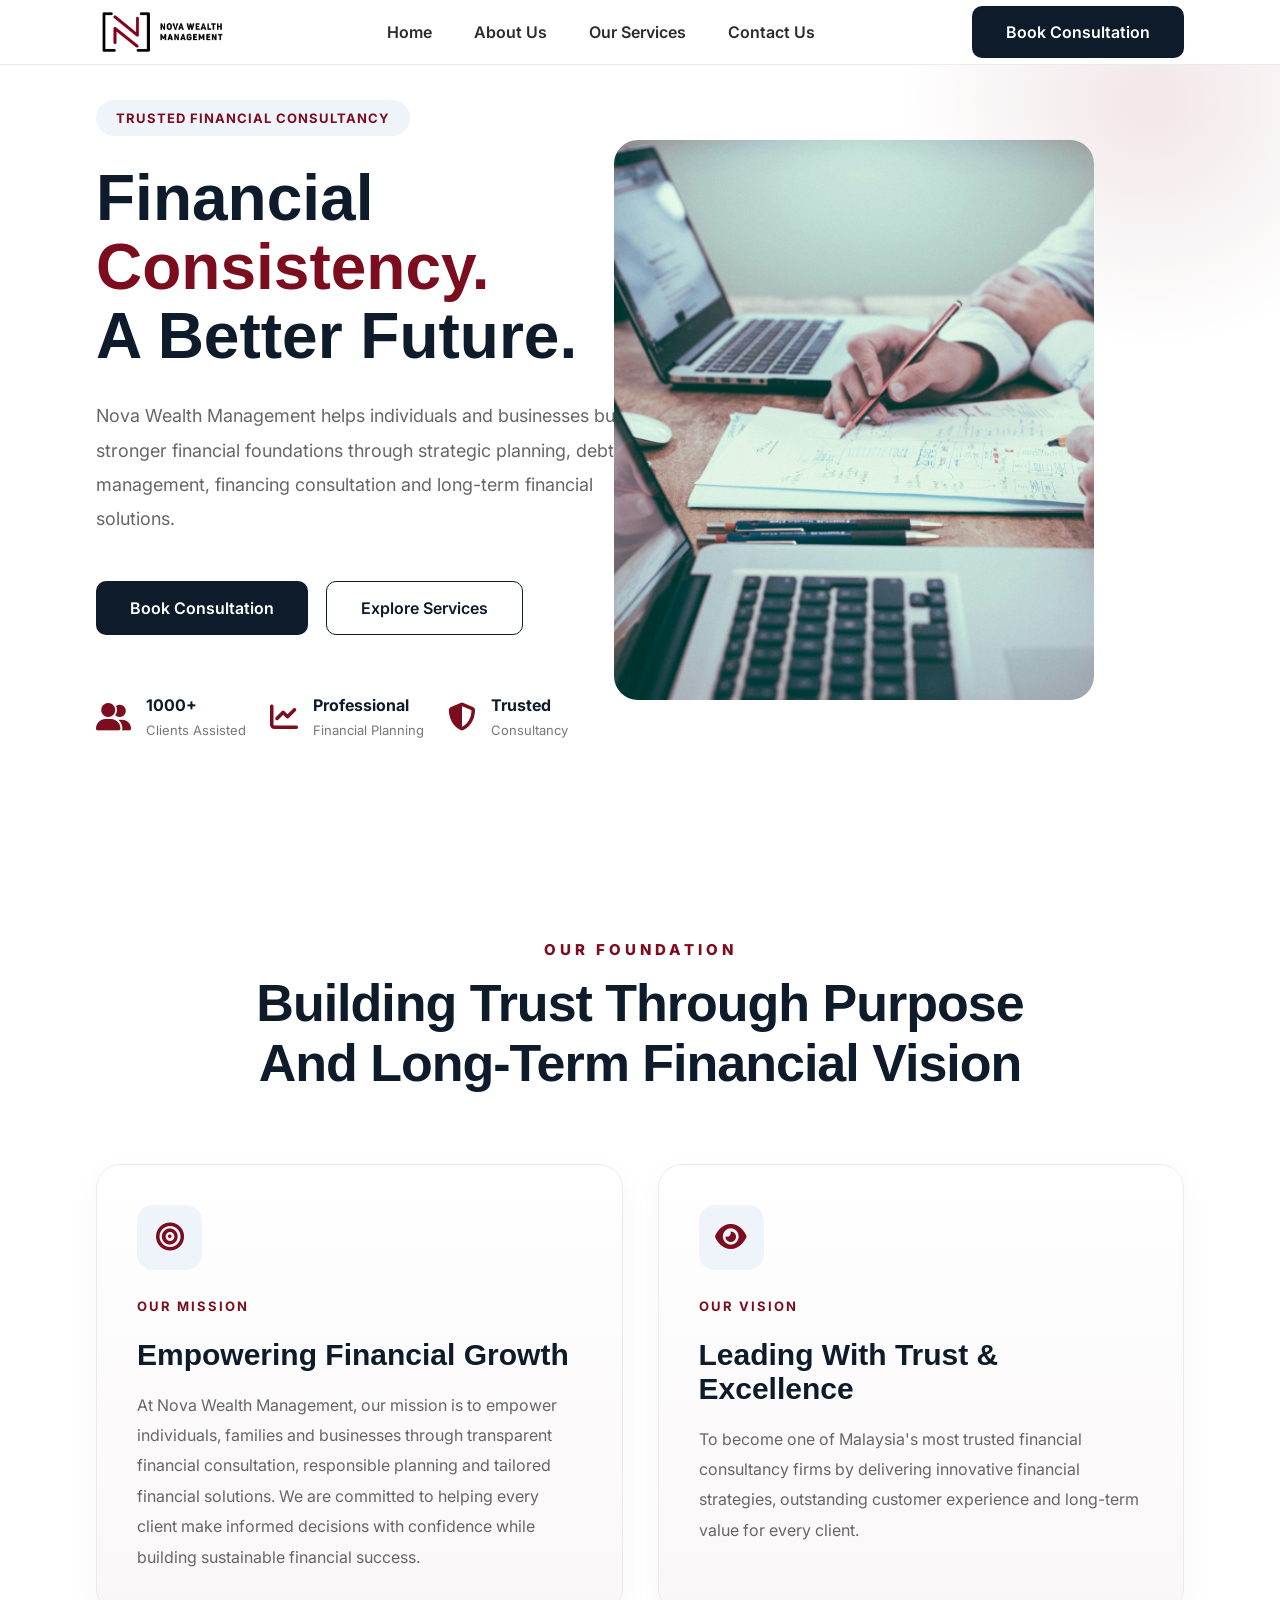
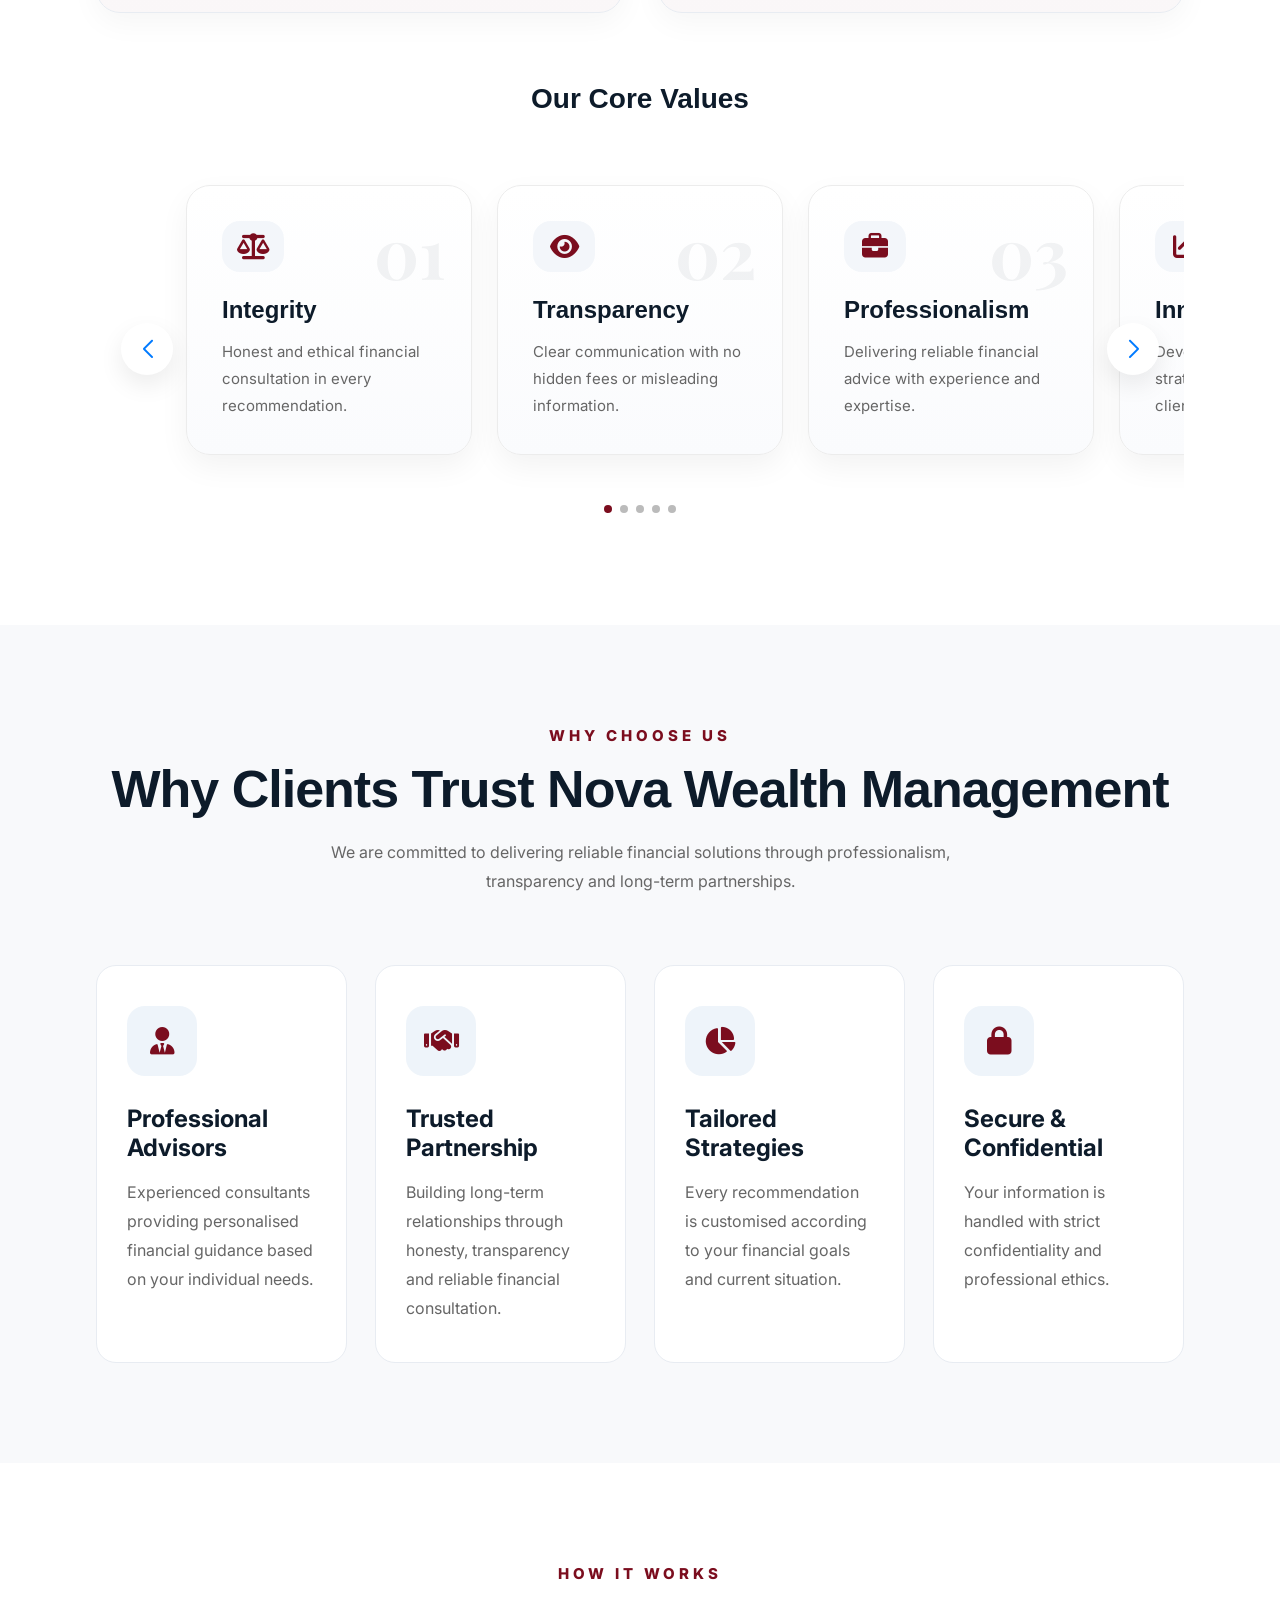
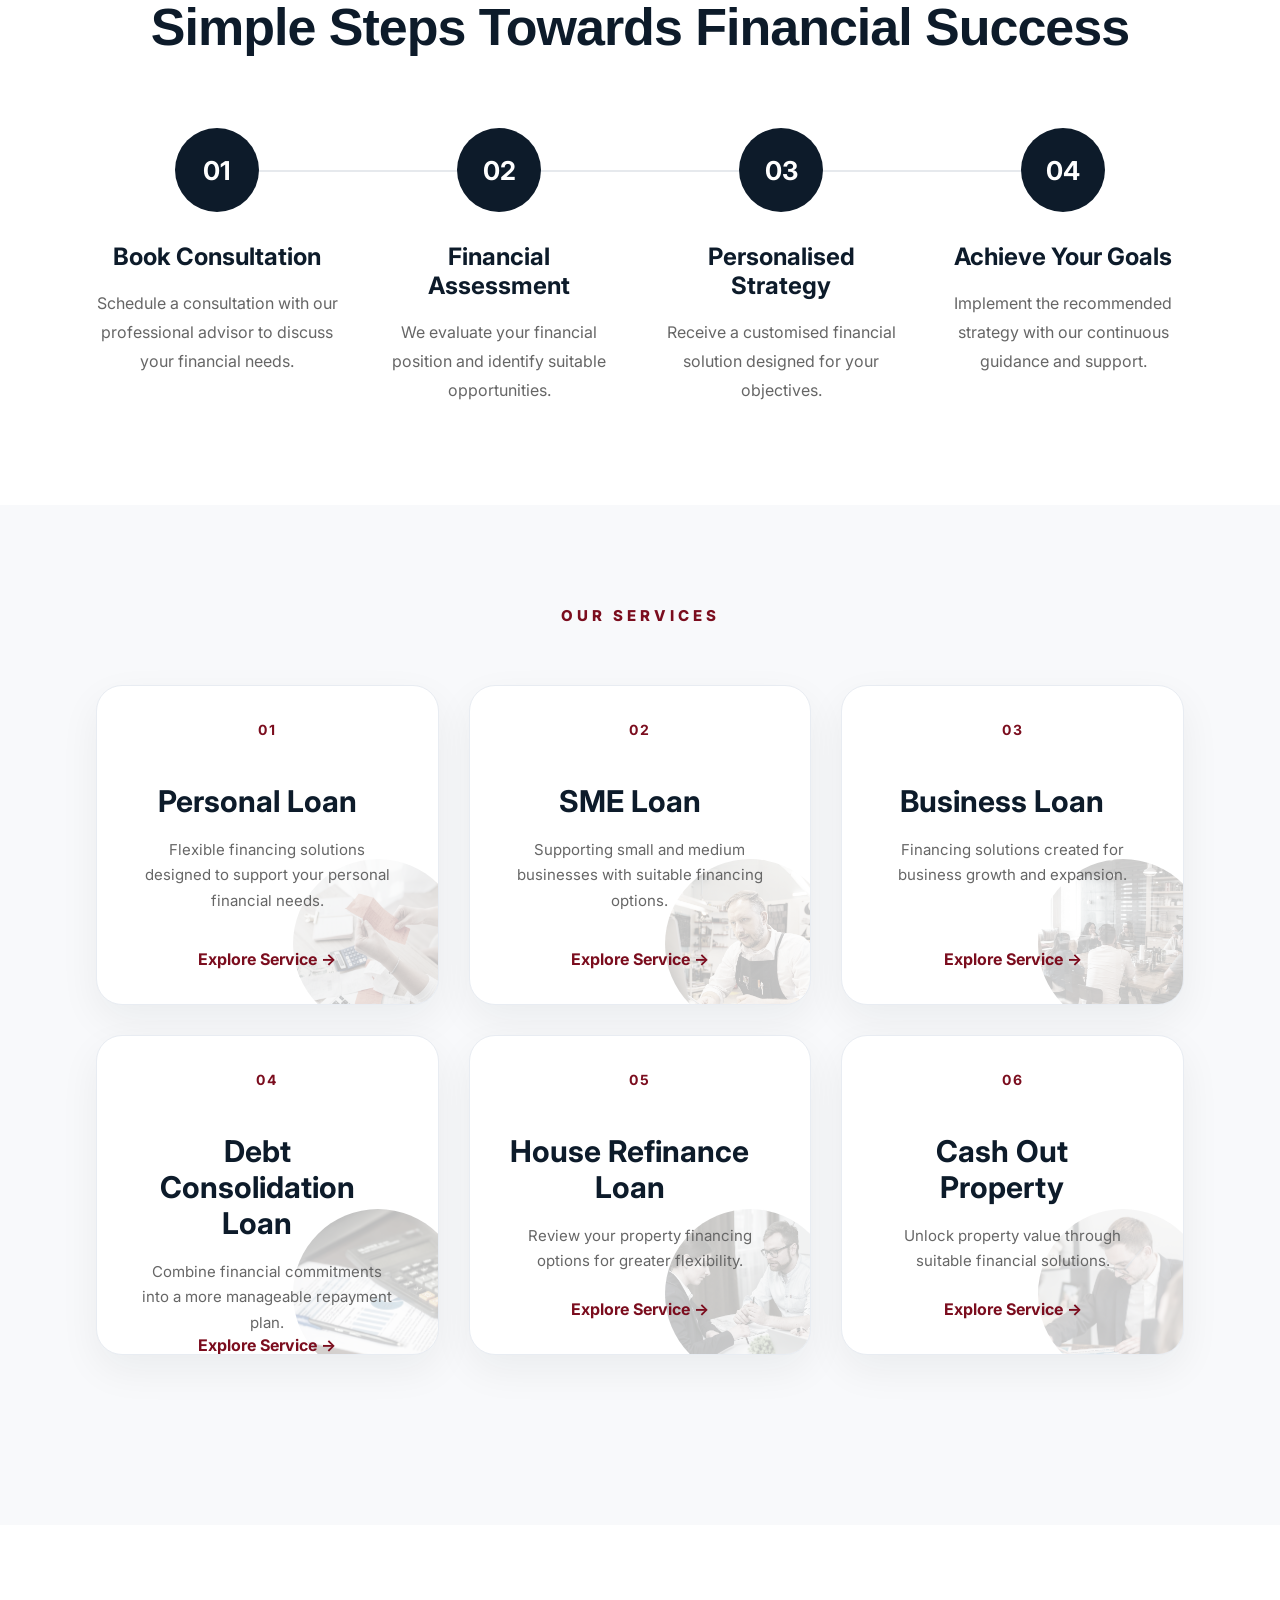
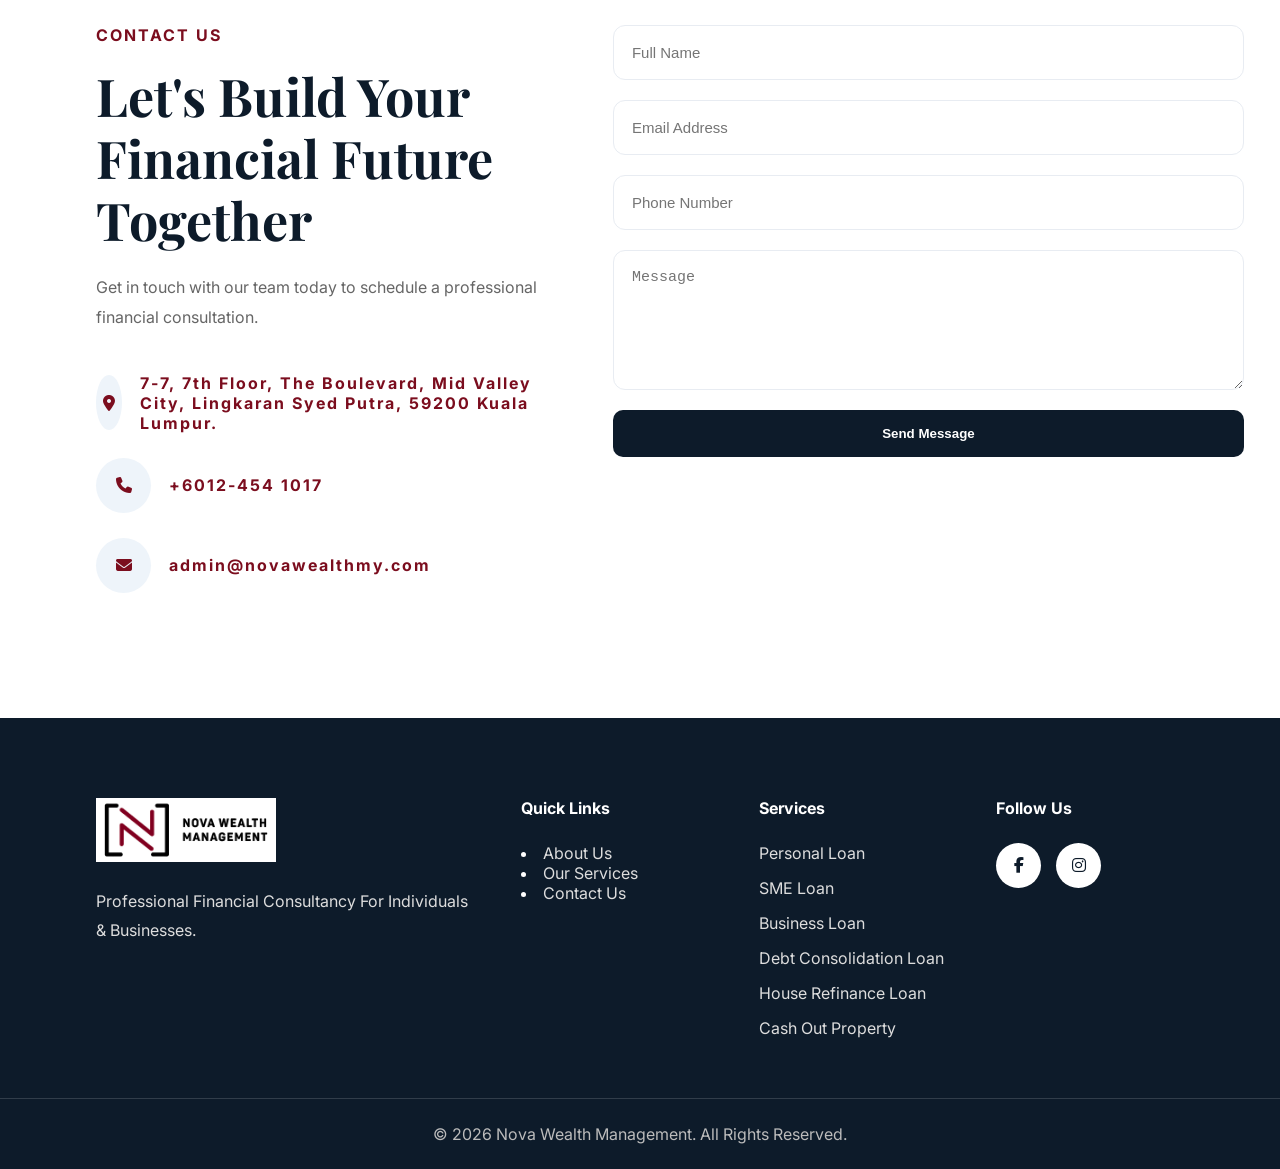
==== commit defa80a0: "+about page" ====
--- a/index.html
+++ b/index.html
@@ -25,7 +25,7 @@
 	
 	<link href="https://fonts.googleapis.com/css2?family=Cormorant+Garamond:wght@500;600;700&display=swap" rel="stylesheet">
 	
-	<link rel="icon" type="image/png" href="images/favicon.jpeg">
+	<link rel="icon" type="image/png" href="images/favicon.png">
 
 </head>
 
@@ -50,23 +50,21 @@
 
         <nav>
 
-            <ul>
-
-                <li><a href="#home">Home</a></li>
-
-                <li><a href="#mission">Mission</a></li>
-
-                <li><a href="#why">Why Choose Us</a></li>
-
-                <li><a href="#process">How It Works</a></li>
-
-                <li><a href="#services">Services</a></li>
-
-                <li><a href="#contact">Contact</a></li>
-
-            </ul>
-
-        </nav>
+    <ul>
+
+        <li><a href="#home">Home</a></li>
+
+        <a href="aboutus.html">
+			About Us
+		</a>
+
+        <li><a href="#services">Our Services</a></li>
+
+        <li><a href="#contact">Contact Us</a></li>
+
+    </ul>
+
+</nav>
 
         <a href="#" class="btn-primary">
 
@@ -363,12 +361,7 @@
 
 </div>
 </div>
-
-            </div>
-
-        </div>
-
-    </div>
+</div>
 
 </section>
 
@@ -717,261 +710,6 @@
 </section>
 
 <!-- ===========================================
-ABOUT
-=========================================== -->
-
-<section class="about">
-
-    <div class="container about-wrapper">
-
-        <div class="about-image">
-
-            <img src="images/about.jpg" alt="About Nova Wealth">
-
-        </div>
-
-        <div class="about-content">
-
-            <span>ABOUT NOVA WEALTH</span>
-
-            <h2>
-
-                Helping Clients Build
-                Financial Confidence
-
-            </h2>
-
-            <p>
-
-                Nova Wealth Management is committed to helping individuals and businesses make informed financial decisions through reliable consultation and tailored financial strategies.
-
-            </p>
-
-            <ul>
-
-                <li>Professional Financial Consultation</li>
-
-                <li>Personalised Financial Solutions</li>
-
-                <li>Transparent & Ethical Services</li>
-
-                <li>Long-Term Financial Partnership</li>
-
-            </ul>
-
-            <a href="#" class="btn-primary">
-
-                Learn More
-
-            </a>
-
-        </div>
-
-    </div>
-
-</section>
-
-<!-- ===========================================
-TESTIMONIALS
-=========================================== -->
-
-<section class="testimonials">
-
-    <div class="container">
-
-        <div class="section-heading">
-
-            <span>CLIENT TESTIMONIALS</span>
-
-            <h2>
-
-                What Our Clients Say
-
-            </h2>
-
-            <p>
-
-                We are proud to build lasting relationships through trusted financial consultation.
-
-            </p>
-
-        </div>
-
-        <div class="testimonial-grid">
-
-            <div class="testimonial-card">
-
-                <div class="stars">
-
-                    <i class="fa-solid fa-star"></i>
-                    <i class="fa-solid fa-star"></i>
-                    <i class="fa-solid fa-star"></i>
-                    <i class="fa-solid fa-star"></i>
-                    <i class="fa-solid fa-star"></i>
-
-                </div>
-
-                <p>
-
-                    Nova Wealth Management provided excellent financial advice and helped me choose the most suitable financing solution.
-
-                </p>
-
-                <div class="client">
-
-                    <img src="images/client1.jpg" alt="">
-
-                    <div>
-
-                        <h4>Jason Lim</h4>
-
-                        <span>Business Owner</span>
-
-                    </div>
-
-                </div>
-
-            </div>
-
-            <div class="testimonial-card">
-
-                <div class="stars">
-
-                    <i class="fa-solid fa-star"></i>
-                    <i class="fa-solid fa-star"></i>
-                    <i class="fa-solid fa-star"></i>
-                    <i class="fa-solid fa-star"></i>
-                    <i class="fa-solid fa-star"></i>
-
-                </div>
-
-                <p>
-
-                    Their consultants were professional, transparent and patient throughout the entire process.
-
-                </p>
-
-                <div class="client">
-
-                    <img src="images/client2.jpg" alt="">
-
-                    <div>
-
-                        <h4>Sarah Tan</h4>
-
-                        <span>Marketing Executive</span>
-
-                    </div>
-
-                </div>
-
-            </div>
-
-            <div class="testimonial-card">
-
-                <div class="stars">
-
-                    <i class="fa-solid fa-star"></i>
-                    <i class="fa-solid fa-star"></i>
-                    <i class="fa-solid fa-star"></i>
-                    <i class="fa-solid fa-star"></i>
-                    <i class="fa-solid fa-star"></i>
-
-                </div>
-
-                <p>
-
-                    Highly recommended for anyone looking for trusted financial planning and consultation.
-
-                </p>
-
-                <div class="client">
-
-                    <img src="images/client3.jpg" alt="">
-
-                    <div>
-
-                        <h4>Michael Lee</h4>
-
-                        <span>Engineer</span>
-
-                    </div>
-
-                </div>
-
-            </div>
-
-        </div>
-
-    </div>
-
-</section>
-
-<!-- ===========================================
-FAQ
-=========================================== -->
-
-<section class="faq">
-
-    <div class="container">
-
-        <div class="section-heading">
-
-            <span>FAQ</span>
-
-            <h2>
-
-                Frequently Asked Questions
-
-            </h2>
-
-        </div>
-
-        <div class="faq-wrapper">
-
-            <div class="faq-item">
-
-                <h3>Who can apply for financial consultation?</h3>
-
-                <p>
-
-                    Anyone looking for professional financial advice, debt management or financing solutions.
-
-                </p>
-
-            </div>
-
-            <div class="faq-item">
-
-                <h3>Is the consultation confidential?</h3>
-
-                <p>
-
-                    Yes. All personal and financial information is treated with strict confidentiality.
-
-                </p>
-
-            </div>
-
-            <div class="faq-item">
-
-                <h3>How long does the consultation process take?</h3>
-
-                <p>
-
-                    The duration depends on your financial situation, but our team aims to provide efficient and personalised service.
-
-                </p>
-
-            </div>
-
-        </div>
-
-    </div>
-
-</section>
-
-<!-- ===========================================
 CONTACT
 =========================================== -->
 
@@ -999,7 +737,7 @@
 
                 <i class="fa-solid fa-location-dot"></i>
 
-                <span>Your Office Address</span>
+                <span>7-7, 7th Floor, The Boulevard, Mid Valley City, Lingkaran Syed Putra, 59200 Kuala Lumpur.</span>
 
             </div>
 
@@ -1007,7 +745,7 @@
 
                 <i class="fa-solid fa-phone"></i>
 
-                <span>+60 12-345 6789</span>
+                <span>+6012-454 1017</span>
 
             </div>
 
@@ -1015,7 +753,7 @@
 
                 <i class="fa-solid fa-envelope"></i>
 
-                <span>info@novawealth.com.my</span>
+                <span>admin@novawealthmy.com</span>
 
             </div>
 
@@ -1053,7 +791,7 @@
 
         <div class="footer-logo">
 
-            <img src="images/logo-white.png" alt="Nova Wealth">
+            <img src="images/logo.png" alt="Nova Wealth">
 
             <p>
 
@@ -1068,15 +806,31 @@
 
             <h4>Quick Links</h4>
 
+            <li><a href="#about">About Us</a></li>
+
+			<li><a href="#services">Our Services</a></li>
+
+			<li><a href="#contact">Contact Us</a></li>
+
+        </div>
+
+        <div class="footer-links">
+
+            <h4>Services</h4>
+
             <ul>
 
-                <li><a href="#home">Home</a></li>
-
-                <li><a href="#mission">Mission</a></li>
-
-                <li><a href="#services">Services</a></li>
-
-                <li><a href="#contact">Contact</a></li>
+                <li><a href="#">Personal Loan</a></li>
+
+                <li><a href="#">SME Loan</a></li>
+
+                <li><a href="#">Business Loan</a></li>
+
+                <li><a href="#">Debt Consolidation Loan</a></li>
+				
+				<li><a href="#">House Refinance Loan</a></li>
+				
+				<li><a href="#">Cash Out Property</a></li>
 
             </ul>
 
@@ -1084,24 +838,6 @@
 
         <div class="footer-links">
 
-            <h4>Services</h4>
-
-            <ul>
-
-                <li><a href="#">Financial Planning</a></li>
-
-                <li><a href="#">Debt Management</a></li>
-
-                <li><a href="#">Personal Financing</a></li>
-
-                <li><a href="#">Mortgage Advisory</a></li>
-
-            </ul>
-
-        </div>
-
-        <div class="footer-links">
-
             <h4>Follow Us</h4>
 
             <div class="social-links">
@@ -1110,8 +846,6 @@
 
                 <a href="#"><i class="fa-brands fa-instagram"></i></a>
 
-                <a href="#"><i class="fa-brands fa-linkedin-in"></i></a>
-
             </div>
 
         </div>
--- a/css/style.css
+++ b/css/style.css
@@ -86,17 +86,17 @@
 
 .container{
 
-    width:90%;
-
-    max-width:1280px;
-
-    margin:auto;
+    width:85%;
+
+    max-width:1400px;
+
+    margin:0 auto;
 
 }
 
 section{
 
-    padding:120px 0;
+    padding:100px 0;
 
 }
 
@@ -378,11 +378,22 @@
 
     display:grid;
 
-    grid-template-columns:58% 42%;
+    grid-template-columns:55% 45%;
 
     align-items:center;
 
-    gap:20px;
+    gap:0;
+
+}
+
+
+.hero-right{
+
+    display:flex;
+
+    justify-content:flex-start;
+
+    margin-left:-80px;
 
 }
 
@@ -1670,36 +1681,6 @@
 
 }
 
-.hero-right{
-
-    display:flex;
-
-    justify-content:flex-start;
-
-    margin-left:-120px;
-
-}
-
-.hero-wrapper{
-
-    display:grid;
-
-    grid-template-columns:55% 45%;
-
-    gap:0;
-
-    align-items:center;
-
-}
-
-.hero-right img{
-
-max-width:650px;
-
-height:auto;
-
-}
-
 .foundation-image{
 
 position:static;
@@ -1713,6 +1694,7 @@
 }
 
 }
+
 
 @media (max-width:992px){
 
@@ -1867,4 +1849,377 @@
 
     font-weight:bold;
 
+}
+
+/*==================================================
+ABOUT PAGE
+==================================================*/
+
+
+/* ABOUT HERO */
+
+.about-hero{
+
+    padding:170px 0 100px;
+
+    text-align:center;
+
+    background:
+    linear-gradient(
+        180deg,
+        #ffffff,
+        #F8F9FB
+    );
+
+}
+
+
+.about-hero span{
+
+    color:#7B0D1E;
+
+    font-size:14px;
+
+    font-weight:800;
+
+    letter-spacing:4px;
+
+}
+
+
+.about-hero h1{
+
+    margin-top:25px;
+
+    font-size:70px;
+
+    line-height:1.05;
+
+    color:#0D1B2A;
+
+    font-family:'Manrope',sans-serif;
+
+}
+
+
+.about-hero p{
+
+    margin:30px auto 0;
+
+    max-width:700px;
+
+    color:#666;
+
+    font-size:18px;
+
+    line-height:1.8;
+
+}
+
+
+
+/* OUR STORY */
+
+.story-wrapper{
+
+    display:grid;
+
+    grid-template-columns:1fr 1fr;
+
+    gap:80px;
+
+    align-items:center;
+
+}
+
+
+.story-image img{
+
+    width:100%;
+
+    height:520px;
+
+    object-fit:cover;
+
+    border-radius:30px;
+
+    box-shadow:0 25px 60px rgba(13,27,42,.12);
+
+}
+
+
+.story-content span{
+
+    color:#7B0D1E;
+
+    font-weight:800;
+
+    letter-spacing:4px;
+
+}
+
+
+.story-content h2{
+
+    margin-top:20px;
+
+    font-size:54px;
+
+    line-height:1.1;
+
+    color:#0D1B2A;
+
+}
+
+
+.story-content p{
+
+    margin-top:25px;
+
+    color:#666;
+
+    line-height:1.9;
+
+    font-size:16px;
+
+}
+
+
+
+/* ACHIEVEMENT */
+
+.achievement{
+
+    background:#0D1B2A;
+
+}
+
+
+.achievement .section-heading h2{
+
+    color:white;
+
+}
+
+
+.achievement-grid{
+
+    display:grid;
+
+    grid-template-columns:repeat(4,1fr);
+
+    gap:30px;
+
+}
+
+
+.achievement-card{
+
+    padding:45px 30px;
+
+    background:rgba(255,255,255,.08);
+
+    border:1px solid rgba(255,255,255,.12);
+
+    border-radius:24px;
+
+    text-align:center;
+
+    transition:.4s;
+
+}
+
+
+.achievement-card:hover{
+
+    background:rgba(255,255,255,.12);
+
+}
+
+
+.achievement-card h3{
+
+    font-size:48px;
+
+    color:white;
+
+    margin-bottom:15px;
+
+}
+
+
+.achievement-card p{
+
+    color:#ddd;
+
+}
+
+
+
+/* OUR APPROACH */
+
+.approach{
+
+    background:white;
+
+}
+
+
+.approach-list{
+
+    display:grid;
+
+    grid-template-columns:repeat(3,1fr);
+
+    gap:40px;
+
+}
+
+
+.approach-item{
+
+    position:relative;
+
+    padding:45px;
+
+    background:#F8F9FB;
+
+    border-radius:26px;
+
+    overflow:hidden;
+
+}
+
+
+.approach-item span{
+
+    position:absolute;
+
+    right:30px;
+
+    top:20px;
+
+    font-size:80px;
+
+    font-weight:800;
+
+    color:#0D1B2A;
+
+    opacity:.06;
+
+}
+
+
+.approach-item h3{
+
+    font-size:32px;
+
+    color:#0D1B2A;
+
+    margin-bottom:20px;
+
+}
+
+
+.approach-item p{
+
+    color:#666;
+
+    line-height:1.8;
+
+}
+
+
+
+/* CTA */
+
+.about-cta{
+
+    text-align:center;
+
+    background:#F8F9FB;
+
+}
+
+
+.about-cta h2{
+
+    font-size:48px;
+
+    color:#0D1B2A;
+
+    margin-bottom:35px;
+
+}
+
+/* Achievement Glow */
+
+.achievement{
+
+    position:relative;
+
+    overflow:hidden;
+
+}
+.achievement-glow{
+
+    position:absolute;
+
+    top:0;
+
+    left:-50%;
+
+    width:50%;
+
+    height:100%;
+
+    background:
+    linear-gradient(
+        120deg,
+        transparent,
+        rgba(0,200,255,.18),
+        transparent
+    );
+
+    filter:blur(35px);
+
+    animation:flowLine 7s linear infinite;
+
+    pointer-events:none;
+
+    z-index:1;
+
+}
+
+
+@keyframes flowLine{
+
+    0%{
+
+        left:-60%;
+
+    }
+
+
+    100%{
+
+        left:120%;
+
+    }
+
+}
+.achievement .container{
+
+    position:relative;
+
+    z-index:3;
+
+}
+
+.achievement-card{
+
+    position:relative;
+
+    z-index:5;
+
 }
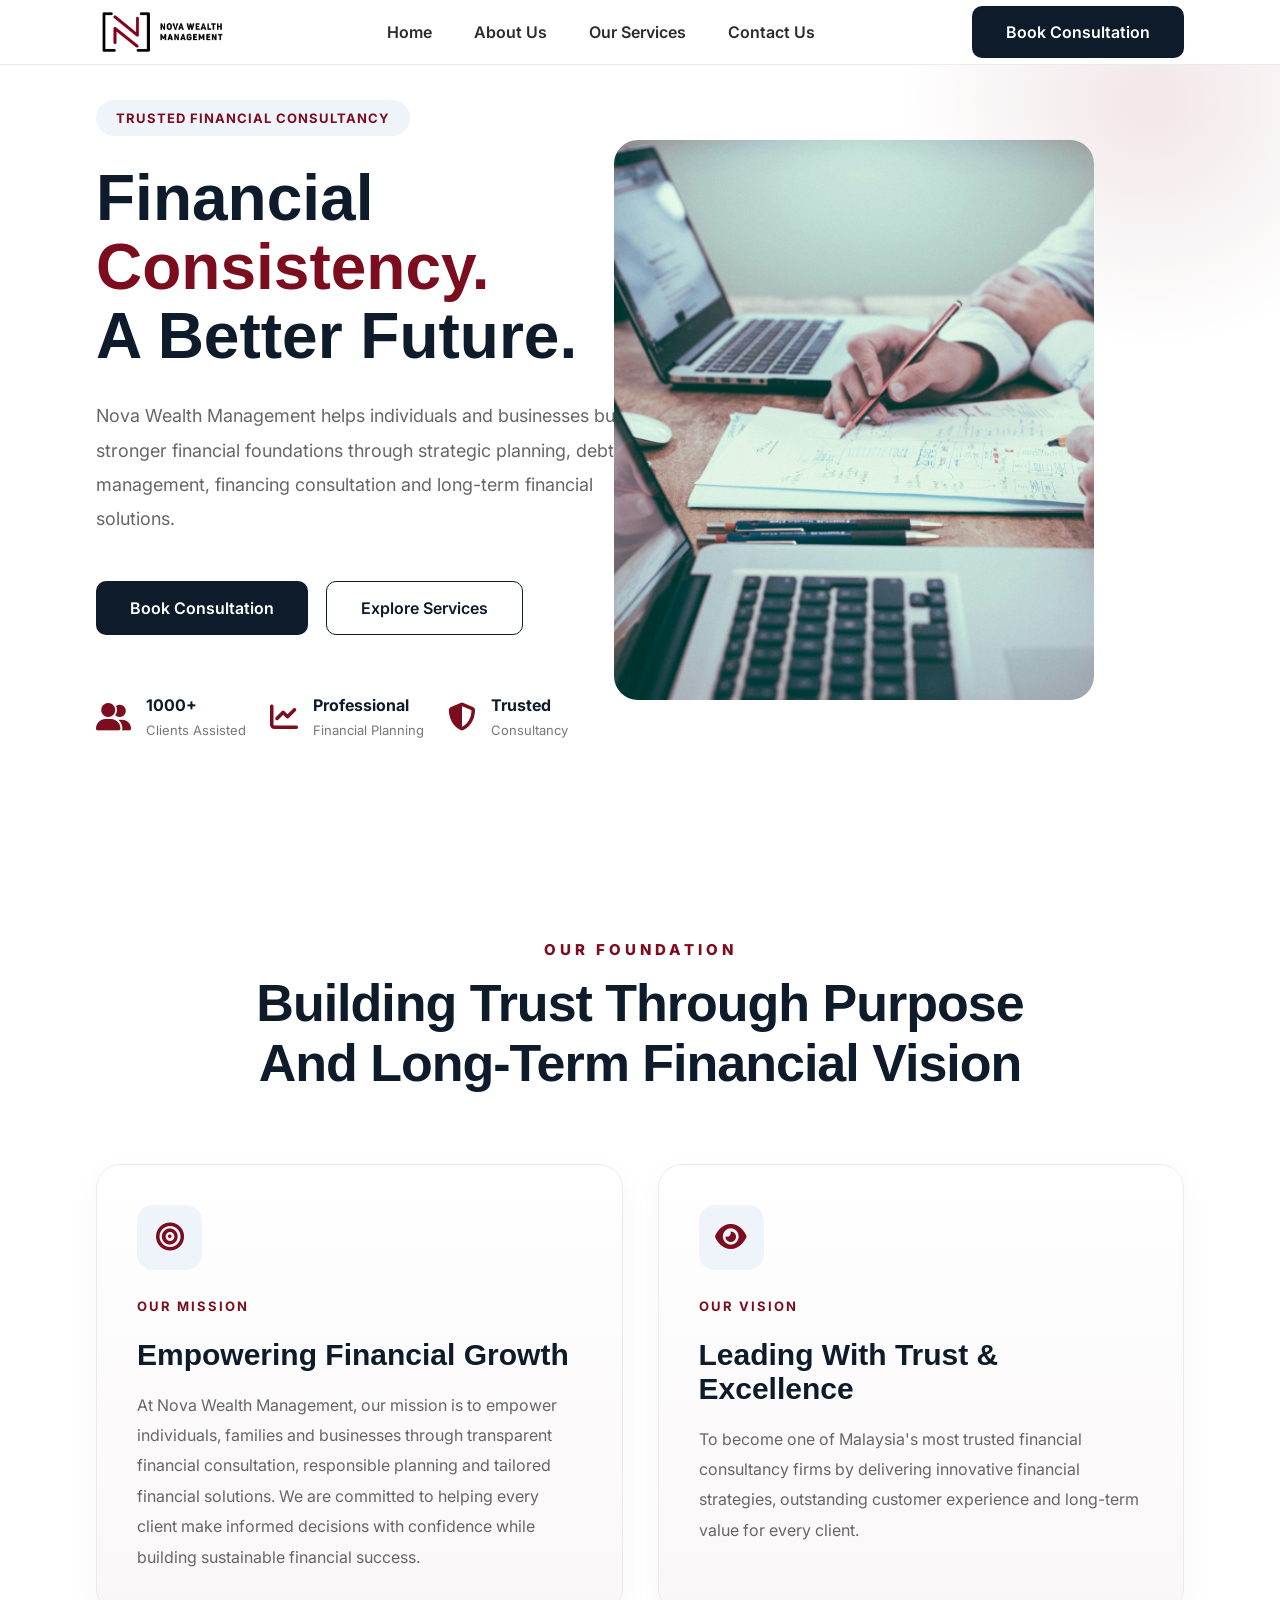
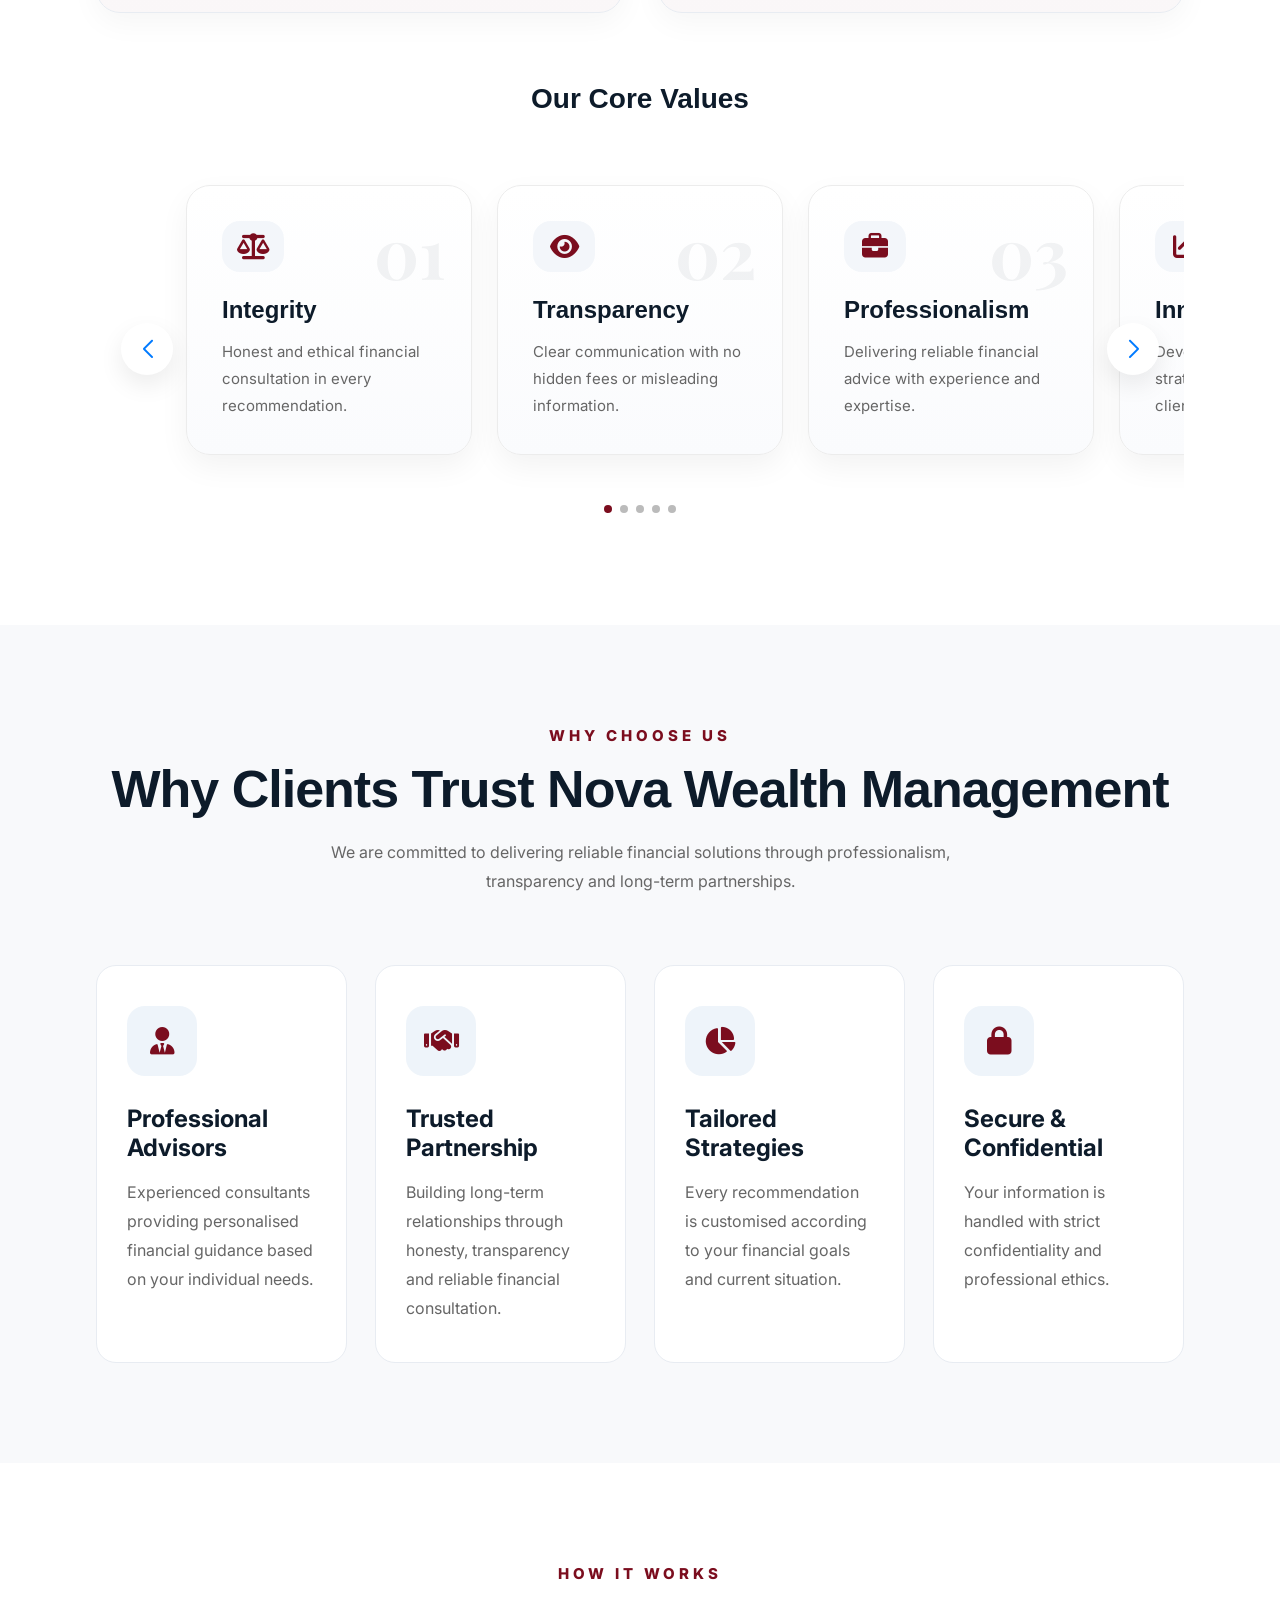
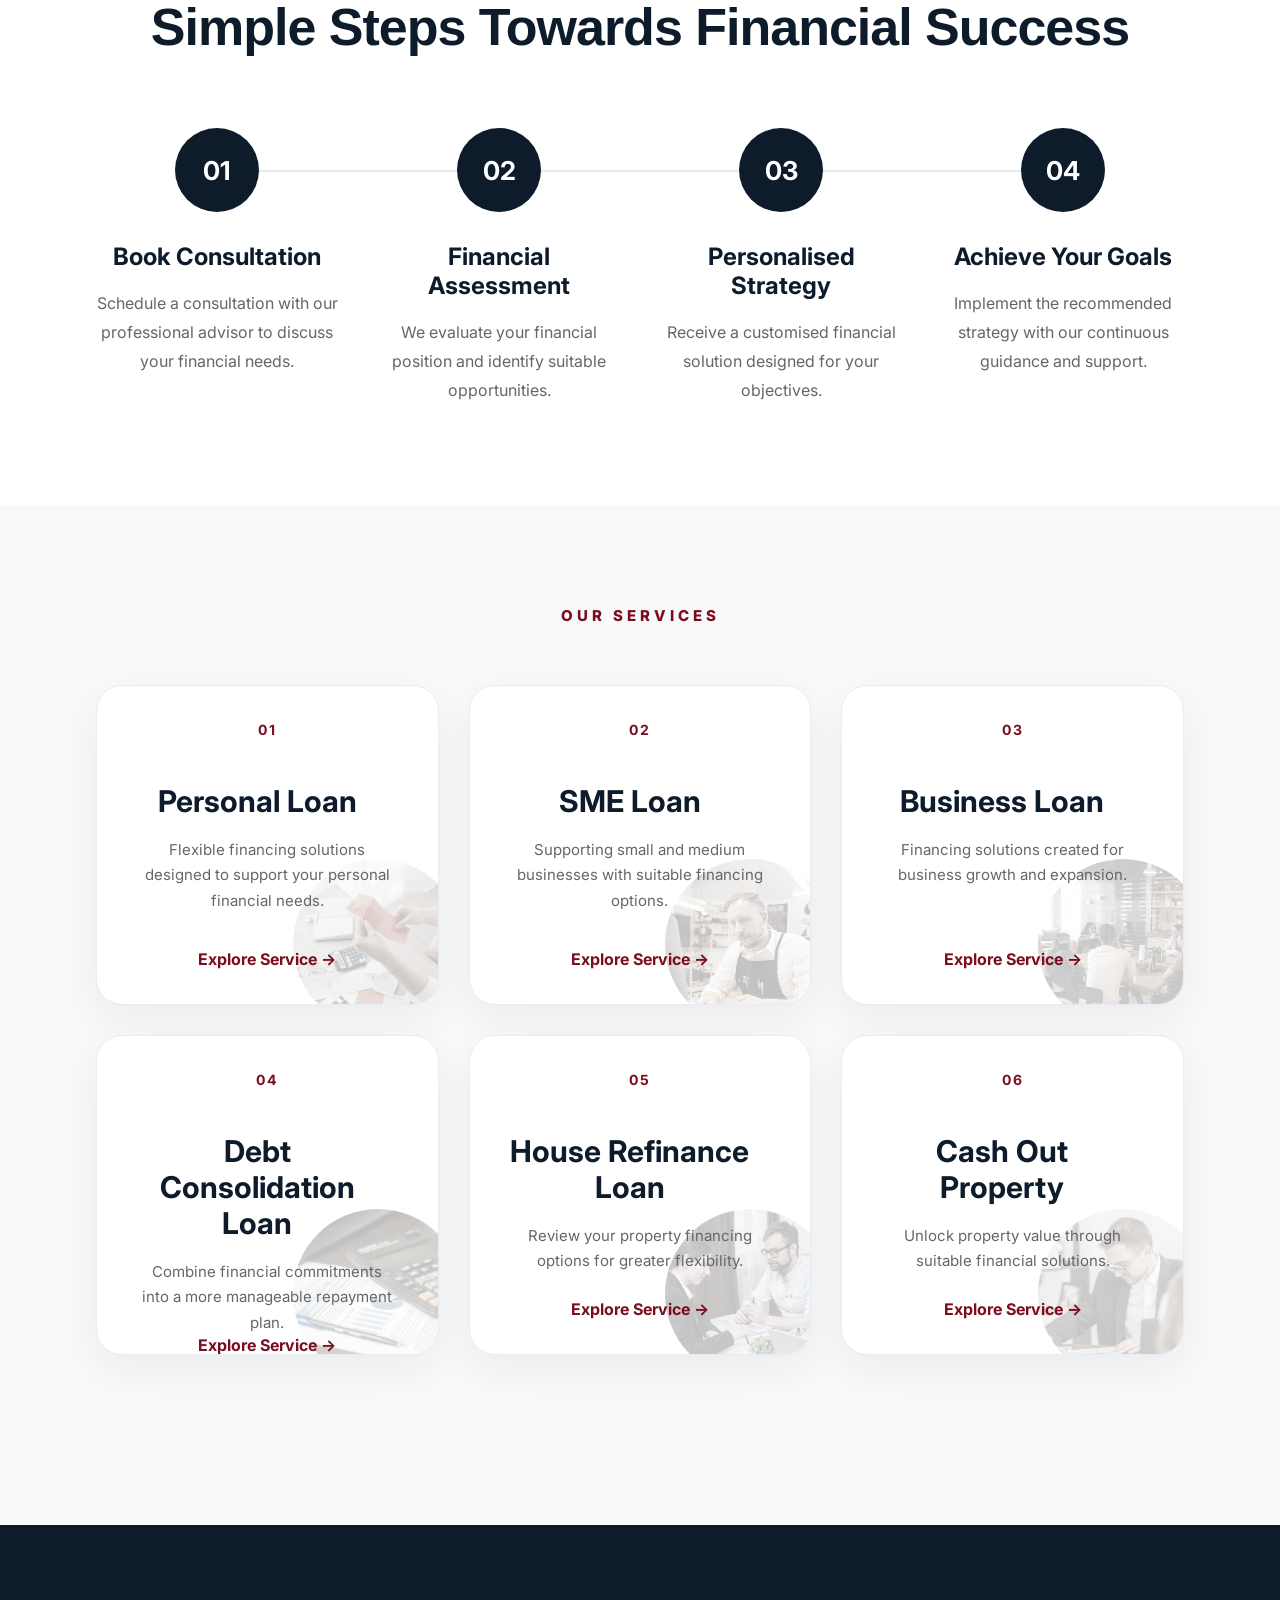
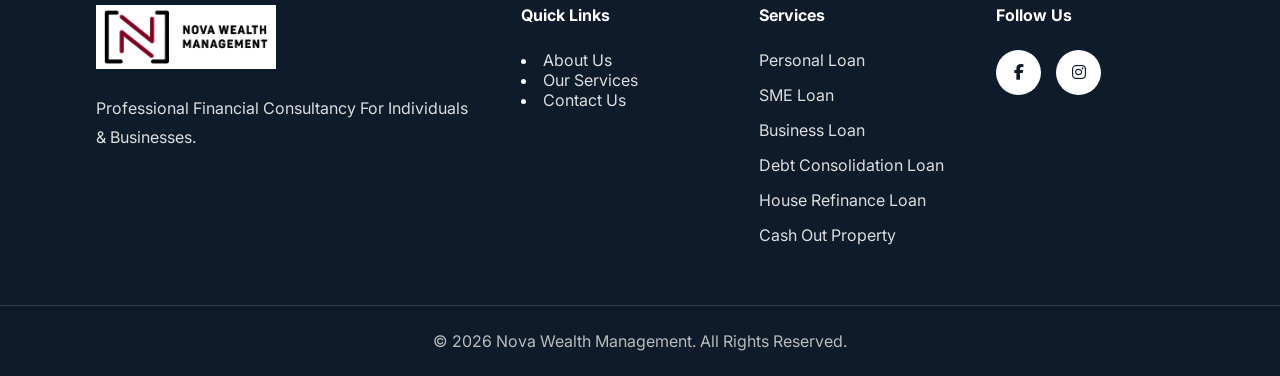
==== commit 9c84d63a: "update about+backup+service page" ====
--- a/index.html
+++ b/index.html
@@ -42,7 +42,7 @@
 
     <div class="container nav-container">
 
-        <a href="#" class="logo">
+        <a href="index.html" class="logo">
 
             <img src="images/logo.png" alt="Nova Wealth Management">
 
@@ -50,27 +50,42 @@
 
         <nav>
 
-    <ul>
-
-        <li><a href="#home">Home</a></li>
-
-        <a href="aboutus.html">
-			About Us
-		</a>
-
-        <li><a href="#services">Our Services</a></li>
-
-        <li><a href="#contact">Contact Us</a></li>
-
-    </ul>
+<ul>
+
+<li>
+<a href="index.html">
+Home
+</a>
+</li>
+
+
+<li>
+<a href="aboutus.html">
+About Us
+</a>
+</li>
+
+
+<li>
+<a href="services.html">
+Our Services
+</a>
+</li>
+
+
+<li>
+<a href="contact.html">
+Contact Us
+</a>
+</li>
+
+</ul>
 
 </nav>
 
-        <a href="#" class="btn-primary">
-
-            Book Consultation
-
-        </a>
+        <a href="contact.html" class="btn-primary">
+Book Consultation
+</a>
 
     </div>
 
@@ -110,17 +125,17 @@
 
             <div class="hero-buttons">
 
-                <a href="#" class="btn-primary">
+                <a href="contact.html" class="btn-primary">
 
                     Book Consultation
 
                 </a>
 
-                <a href="#services" class="btn-secondary">
-
-                    Explore Services
-
-                </a>
+                <a href="services.html" class="btn-secondary">
+
+					Explore Services
+
+				</a>
 
             </div>
 
@@ -708,79 +723,6 @@
 </div>
 
 </section>
-
-<!-- ===========================================
-CONTACT
-=========================================== -->
-
-<section class="contact" id="contact">
-
-    <div class="container contact-wrapper">
-
-        <div class="contact-info">
-
-            <span>CONTACT US</span>
-
-            <h2>
-
-                Let's Build Your Financial Future Together
-
-            </h2>
-
-            <p>
-
-                Get in touch with our team today to schedule a professional financial consultation.
-
-            </p>
-
-            <div class="contact-item">
-
-                <i class="fa-solid fa-location-dot"></i>
-
-                <span>7-7, 7th Floor, The Boulevard, Mid Valley City, Lingkaran Syed Putra, 59200 Kuala Lumpur.</span>
-
-            </div>
-
-            <div class="contact-item">
-
-                <i class="fa-solid fa-phone"></i>
-
-                <span>+6012-454 1017</span>
-
-            </div>
-
-            <div class="contact-item">
-
-                <i class="fa-solid fa-envelope"></i>
-
-                <span>admin@novawealthmy.com</span>
-
-            </div>
-
-        </div>
-
-        <form class="contact-form">
-
-            <input type="text" placeholder="Full Name">
-
-            <input type="email" placeholder="Email Address">
-
-            <input type="text" placeholder="Phone Number">
-
-            <textarea rows="6" placeholder="Message"></textarea>
-
-            <button class="btn-primary">
-
-                Send Message
-
-            </button>
-
-        </form>
-
-    </div>
-
-</section>
-
 <!-- ===========================================
 FOOTER
 =========================================== -->
@@ -806,11 +748,17 @@
 
             <h4>Quick Links</h4>
 
-            <li><a href="#about">About Us</a></li>
-
-			<li><a href="#services">Our Services</a></li>
-
-			<li><a href="#contact">Contact Us</a></li>
+            <li>
+				<a href="aboutus.html">About Us</a>
+			</li>
+
+			<li>
+				<a href="services.html">Our Services</a>
+			</li>
+
+			<li>
+				<a href="contact.html">Contact Us</a>
+			</li>
 
         </div>
 
@@ -820,17 +768,17 @@
 
             <ul>
 
-                <li><a href="#">Personal Loan</a></li>
-
-                <li><a href="#">SME Loan</a></li>
-
-                <li><a href="#">Business Loan</a></li>
-
-                <li><a href="#">Debt Consolidation Loan</a></li>
-				
-				<li><a href="#">House Refinance Loan</a></li>
-				
-				<li><a href="#">Cash Out Property</a></li>
+                <li><a href="personal-loan.html">Personal Loan</a></li>
+
+				<li><a href="sme-loan.html">SME Loan</a></li>
+
+				<li><a href="business-loan.html">Business Loan</a></li>
+
+				<li><a href="debt-consolidation.html">Debt Consolidation Loan</a></li>
+
+				<li><a href="house-refinance.html">House Refinance Loan</a></li>
+
+				<li><a href="cash-out-property.html">Cash Out Property</a></li>
 
             </ul>
 
@@ -842,11 +790,22 @@
 
             <div class="social-links">
 
-                <a href="#"><i class="fa-brands fa-facebook-f"></i></a>
-
-                <a href="#"><i class="fa-brands fa-instagram"></i></a>
-
-            </div>
+				<a href="https://www.facebook.com/p/Nova-Wealth-Management-61563498863387/"
+					target="_blank">
+
+					<i class="fa-brands fa-facebook-f"></i>
+
+				</a>
+
+
+				<a href="https://www.instagram.com/novawealthmanagement/"
+				    target = "_blank">
+
+					<i class="fa-brands fa-instagram"></i>
+
+				</a>
+
+</div>
 
         </div>
 
--- a/css/style.css
+++ b/css/style.css
@@ -1984,14 +1984,16 @@
 
 }
 
-
-
 /* ACHIEVEMENT */
 
 .achievement{
 
     background:#0D1B2A;
 
+    position:relative;
+
+    overflow:hidden;
+
 }
 
 
@@ -2054,113 +2056,8 @@
 
 }
 
-
-
-/* OUR APPROACH */
-
-.approach{
-
-    background:white;
-
-}
-
-
-.approach-list{
-
-    display:grid;
-
-    grid-template-columns:repeat(3,1fr);
-
-    gap:40px;
-
-}
-
-
-.approach-item{
-
-    position:relative;
-
-    padding:45px;
-
-    background:#F8F9FB;
-
-    border-radius:26px;
-
-    overflow:hidden;
-
-}
-
-
-.approach-item span{
-
-    position:absolute;
-
-    right:30px;
-
-    top:20px;
-
-    font-size:80px;
-
-    font-weight:800;
-
-    color:#0D1B2A;
-
-    opacity:.06;
-
-}
-
-
-.approach-item h3{
-
-    font-size:32px;
-
-    color:#0D1B2A;
-
-    margin-bottom:20px;
-
-}
-
-
-.approach-item p{
-
-    color:#666;
-
-    line-height:1.8;
-
-}
-
-
-
-/* CTA */
-
-.about-cta{
-
-    text-align:center;
-
-    background:#F8F9FB;
-
-}
-
-
-.about-cta h2{
-
-    font-size:48px;
-
-    color:#0D1B2A;
-
-    margin-bottom:35px;
-
-}
-
-/* Achievement Glow */
-
-.achievement{
-
-    position:relative;
-
-    overflow:hidden;
-
-}
+/* Achievement Moving Light */
+
 .achievement-glow{
 
     position:absolute;
@@ -2177,13 +2074,13 @@
     linear-gradient(
         120deg,
         transparent,
-        rgba(0,200,255,.18),
+        rgba(0,200,255,.14),
         transparent
     );
 
-    filter:blur(35px);
-
-    animation:flowLine 7s linear infinite;
+    filter:blur(40px);
+
+    animation:flowLine 8s ease-in-out infinite;
 
     pointer-events:none;
 
@@ -2194,6 +2091,7 @@
 
 @keyframes flowLine{
 
+
     0%{
 
         left:-60%;
@@ -2208,6 +2106,8 @@
     }
 
 }
+
+
 .achievement .container{
 
     position:relative;
@@ -2216,10 +2116,707 @@
 
 }
 
+
 .achievement-card{
 
     position:relative;
 
     z-index:5;
 
+}
+
+/*==================================================
+OUR APPROACH
+==================================================*/
+
+.approach{
+
+    position:relative;
+
+    overflow:hidden;
+
+    background:
+    linear-gradient(
+        135deg,
+        rgba(13,27,42,.025) 25%,
+        transparent 25%
+    ),
+    #fff;
+
+    background-size:40px 40px;
+
+}
+
+
+.approach .container{
+
+    position:relative;
+
+    z-index:2;
+
+}
+
+
+/* timeline */
+
+.approach-list{
+
+    margin-top:70px;
+
+    display:flex;
+
+    flex-direction:column;
+
+    gap:60px;
+
+    position:relative;
+
+}
+
+
+.approach-list::before{
+
+    content:"";
+
+    position:absolute;
+
+    left:50%;
+
+    top:0;
+
+    width:2px;
+
+    height:100%;
+
+    background:#E6E9ED;
+
+    transform:translateX(-50%);
+
+}
+
+
+/* card */
+
+.approach-item{
+
+    width:45%;
+
+    position:relative;
+
+    background:#ffffff;
+
+    padding:45px;
+
+    border-radius:28px;
+
+    overflow:hidden;
+
+    border:1px solid rgba(13,27,42,.08);
+
+    box-shadow:
+    0 18px 45px rgba(13,27,42,.10);
+
+    transition:.4s ease;
+
+}
+
+.approach-item::before{
+
+    content:"";
+
+    position:absolute;
+
+    top:0;
+
+    left:40px;
+
+    width:80px;
+
+    height:5px;
+
+    background:#7B0D1E;
+
+    border-radius:0 0 10px 10px;
+
+}
+
+
+.approach-item:hover{
+
+    transform:translateY(-10px);
+
+    box-shadow:
+    0 30px 70px rgba(13,27,42,.18);
+
+    border-color:rgba(123,13,30,.25);
+
+}
+
+.approach-item:nth-child(odd){
+
+    align-self:flex-start;
+
+}
+
+
+.approach-item:nth-child(even){
+
+    align-self:flex-end;
+
+}
+
+
+/* timeline dot */
+
+.approach-item::after{
+
+    content:"";
+
+    position:absolute;
+
+    top:50%;
+
+    width:22px;
+
+    height:22px;
+
+    background:#7B0D1E;
+
+    border-radius:50%;
+
+}
+
+
+.approach-item:nth-child(odd)::after{
+
+    right:-12.5%;
+
+}
+
+
+.approach-item:nth-child(even)::after{
+
+    left:-12.5%;
+
+}
+
+
+/* number */
+
+.approach-item span{
+
+    position:absolute;
+
+    right:30px;
+
+    top:20px;
+
+    font-size:80px;
+
+    font-weight:800;
+
+    color:#0D1B2A;
+
+    opacity:.06;
+
+}
+
+
+.approach-item h3{
+
+    font-size:32px;
+
+    color:#0D1B2A;
+
+    margin-bottom:20px;
+
+}
+
+
+.approach-item p{
+
+    color:#666;
+
+    line-height:1.8;
+
+}
+
+/* ABOUT CTA */
+
+.about-cta{
+
+    text-align:center;
+
+    padding:90px 0;
+
+}
+
+
+.about-cta .container{
+
+    display:flex;
+
+    flex-direction:column;
+
+    align-items:center;
+
+    justify-content:center;
+
+}
+
+
+.about-cta h2{
+
+    font-size:42px;
+
+    color:#0D1B2A;
+
+    margin-bottom:30px;
+
+}
+
+
+.about-cta .btn-primary{
+
+    width:auto;
+
+}
+.service-showcase{
+
+    margin-top:80px;
+
+    display:grid;
+
+    grid-template-columns:42% 58%;
+
+    gap:70px;
+
+    align-items:center;
+
+}
+
+
+.service-image img{
+
+    width:100%;
+
+    height:780px;
+
+    object-fit:cover;
+
+    border-radius:35px;
+
+    box-shadow:
+    0 25px 60px rgba(13,27,42,.15);
+
+}
+
+
+.service-list{
+
+    display:flex;
+
+    flex-direction:column;
+
+}
+
+
+.service-item{
+
+    display:grid;
+
+    grid-template-columns:70px 1fr 40px;
+
+    align-items:center;
+
+    gap:25px;
+
+    padding:28px 0;
+
+    border-bottom:1px solid #E6E9ED;
+
+    transition:.35s;
+
+}
+
+
+.service-item:hover{
+
+    padding-left:20px;
+
+}
+
+
+.service-item span{
+
+    font-size:28px;
+
+    font-weight:800;
+
+    color:#7B0D1E;
+
+}
+
+
+.service-item h3{
+
+    font-size:26px;
+
+    color:#0D1B2A;
+
+    margin-bottom:8px;
+
+}
+
+
+.service-item p{
+
+    color:#666;
+
+    line-height:1.6;
+
+}
+
+
+.service-item i{
+
+    color:#0D1B2A;
+
+    transition:.35s;
+
+}
+
+
+.service-item:hover i{
+
+    transform:translateX(8px);
+
+    color:#7B0D1E;
+
+}
+/*==============================
+SERVICE DETAIL PAGE
+==============================*/
+
+
+.service-hero{
+
+    padding:170px 0 100px;
+
+    background:#F8F9FB;
+
+    text-align:center;
+
+}
+
+
+.service-hero span{
+
+    color:#7B0D1E;
+
+    font-weight:800;
+
+    letter-spacing:4px;
+
+}
+
+
+.service-hero h1{
+
+    margin-top:25px;
+
+    font-size:70px;
+
+    color:#0D1B2A;
+
+    font-family:'Manrope',sans-serif;
+
+}
+
+
+.service-hero h3{
+
+    margin-top:20px;
+
+    font-size:28px;
+
+    color:#7B0D1E;
+
+}
+
+
+.service-hero p{
+
+    margin:30px auto 0;
+
+    max-width:750px;
+
+    font-size:18px;
+
+    line-height:1.9;
+
+    color:#666;
+
+}
+
+
+
+/* INFO */
+
+
+.service-info{
+
+    padding:110px 0;
+
+}
+
+
+.service-info-wrapper{
+
+    display:grid;
+
+    grid-template-columns:45% 55%;
+
+    gap:80px;
+
+    align-items:start;
+
+}
+
+
+/* LEFT */
+
+
+.service-intro{
+
+    position:sticky;
+
+    top:120px;
+
+}
+
+
+.service-intro span{
+
+    color:#7B0D1E;
+
+    font-weight:800;
+
+    letter-spacing:3px;
+
+}
+
+
+.service-intro h2{
+
+    margin-top:20px;
+
+    font-size:48px;
+
+    line-height:1.15;
+
+    color:#0D1B2A;
+
+}
+
+
+.service-intro p{
+
+    margin-top:25px;
+
+    line-height:2;
+
+    color:#666;
+
+}
+
+
+
+/* RIGHT */
+
+
+.service-highlight{
+
+    background:#F8F9FB;
+
+    padding:50px;
+
+    border-radius:30px;
+
+}
+
+
+.service-highlight h2{
+
+    font-size:38px;
+
+    margin-bottom:40px;
+
+}
+
+
+.highlight-item{
+
+    padding:30px 0;
+
+    border-bottom:1px solid #ddd;
+
+}
+
+
+.highlight-item:last-child{
+
+    border-bottom:none;
+
+}
+
+
+.highlight-item h3{
+
+    color:#0D1B2A;
+
+    font-size:24px;
+
+    margin-bottom:12px;
+
+}
+
+
+.highlight-item p{
+
+    color:#666;
+
+    line-height:1.8;
+
+}
+/*==============================
+SERVICE CTA
+==============================*/
+
+.service-cta{
+
+    padding:100px 0;
+
+    background:#F8F9FB;
+
+    text-align:center;
+
+    position:relative;
+
+}
+
+
+.service-cta::before{
+
+    content:"";
+
+    display:block;
+
+    width:90px;
+
+    height:4px;
+
+    background:#7B0D1E;
+
+    margin:0 auto 45px;
+
+    border-radius:10px;
+
+}
+
+
+.service-cta h2{
+
+    font-size:46px;
+
+    color:#0D1B2A;
+
+    margin-bottom:25px;
+
+}
+
+
+.service-cta p{
+
+    max-width:650px;
+
+    margin:0 auto 40px;
+
+    color:#666;
+
+    font-size:17px;
+
+    line-height:1.8;
+
+}
+
+
+.service-cta .btn-primary{
+
+    padding:17px 42px;
+
+}
+
+/*==============================
+BACK BUTTON
+==============================*/
+
+.back-service{
+
+    padding:35px 0 0;
+
+}
+
+
+.back-service a{
+
+    display:inline-flex;
+
+    align-items:center;
+
+    gap:12px;
+
+    color:#0D1B2A;
+
+    font-weight:700;
+
+    transition:.3s;
+
+}
+
+
+.back-service i{
+
+    width:38px;
+
+    height:38px;
+
+    border-radius:50%;
+
+    background:#F3F6FA;
+
+    display:flex;
+
+    justify-content:center;
+
+    align-items:center;
+
+    color:#7B0D1E;
+
+    transition:.3s;
+
+}
+
+
+.back-service a:hover{
+
+    color:#7B0D1E;
+
+}
+
+
+.back-service a:hover i{
+
+    transform:translateX(-6px);
+
 }
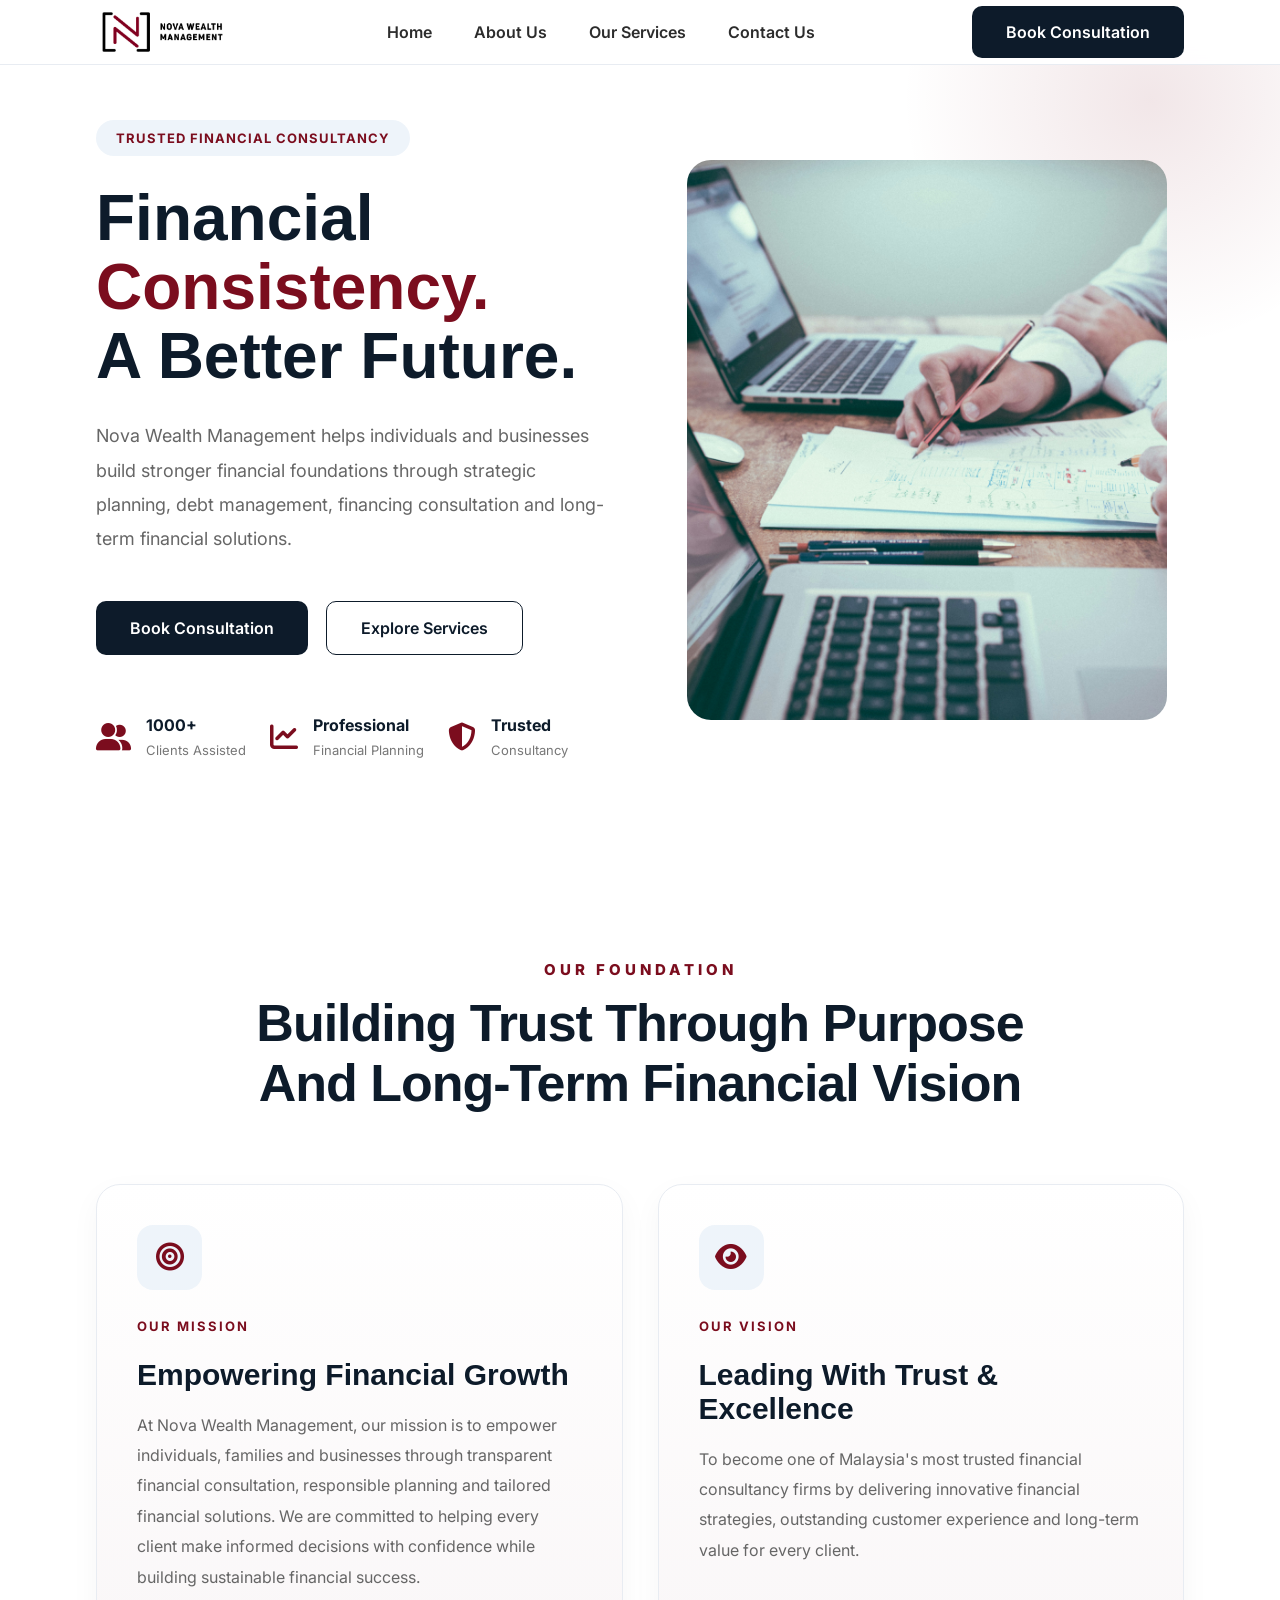
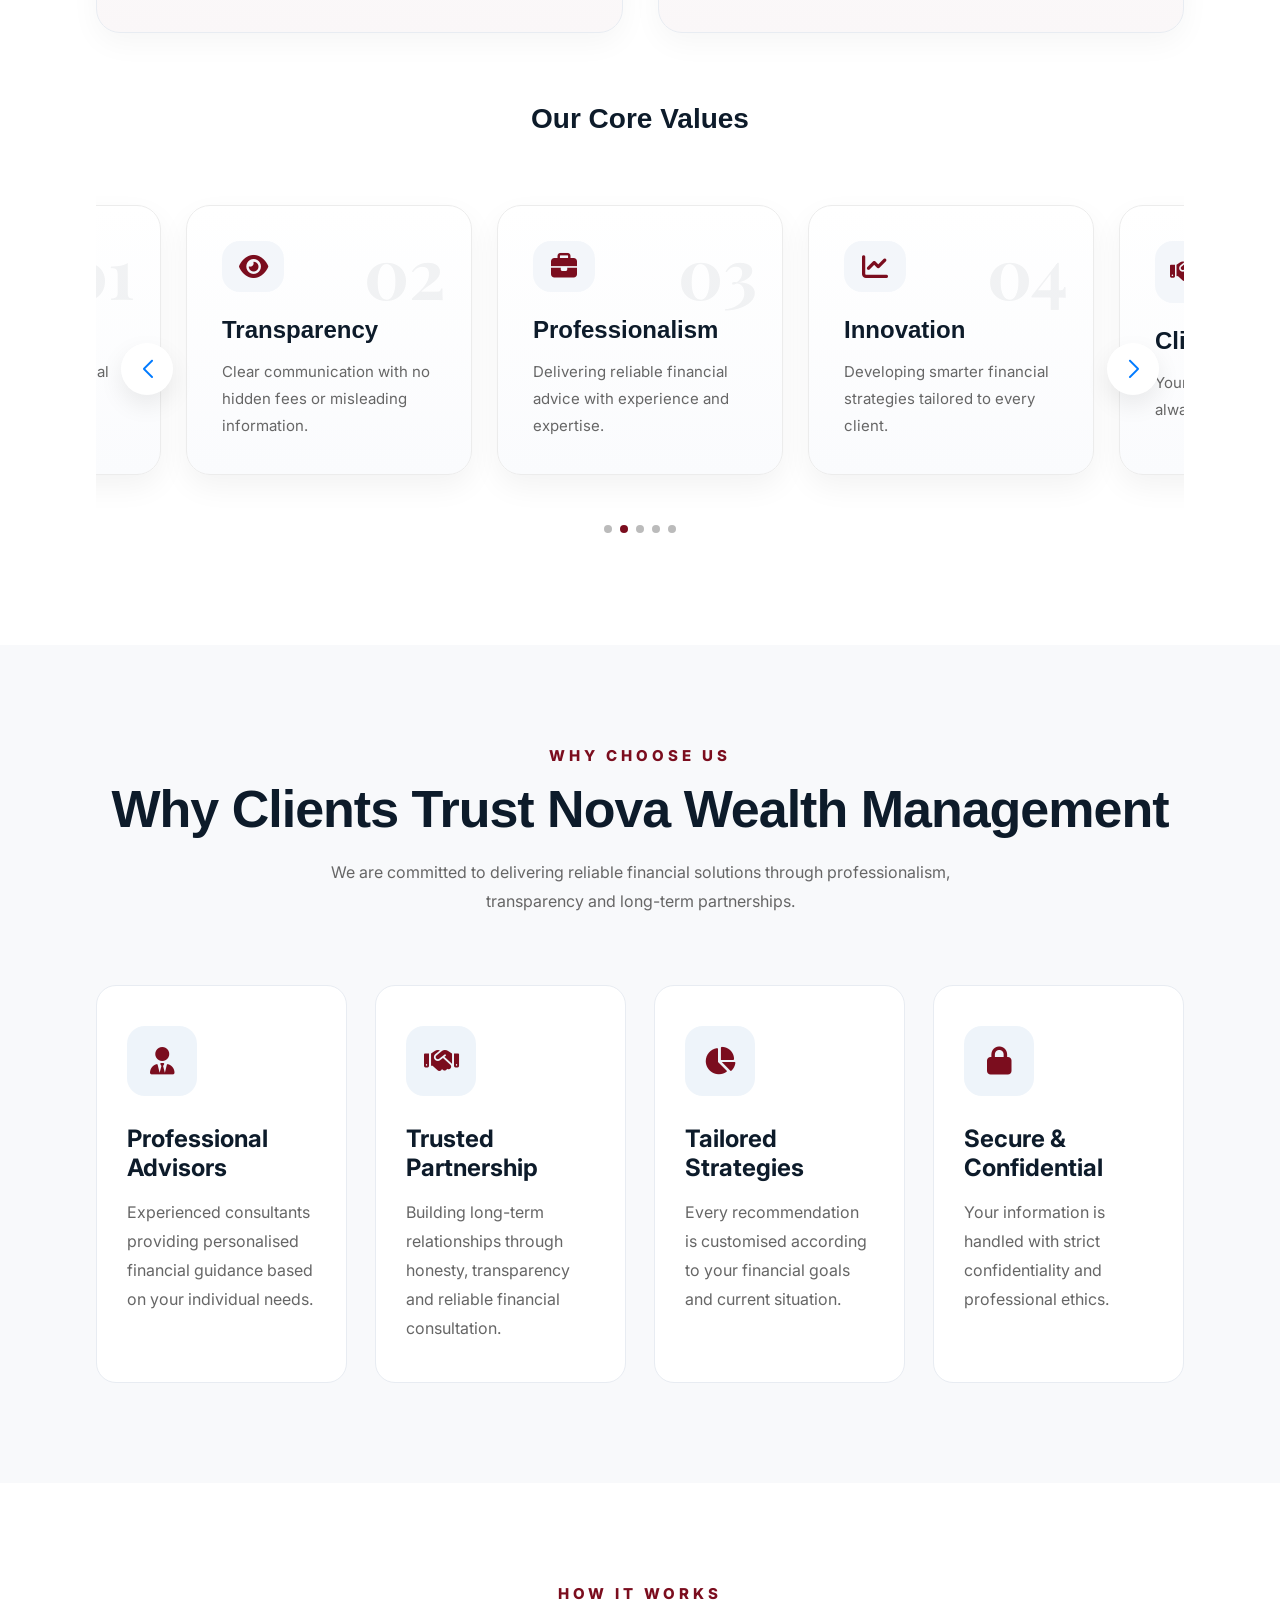
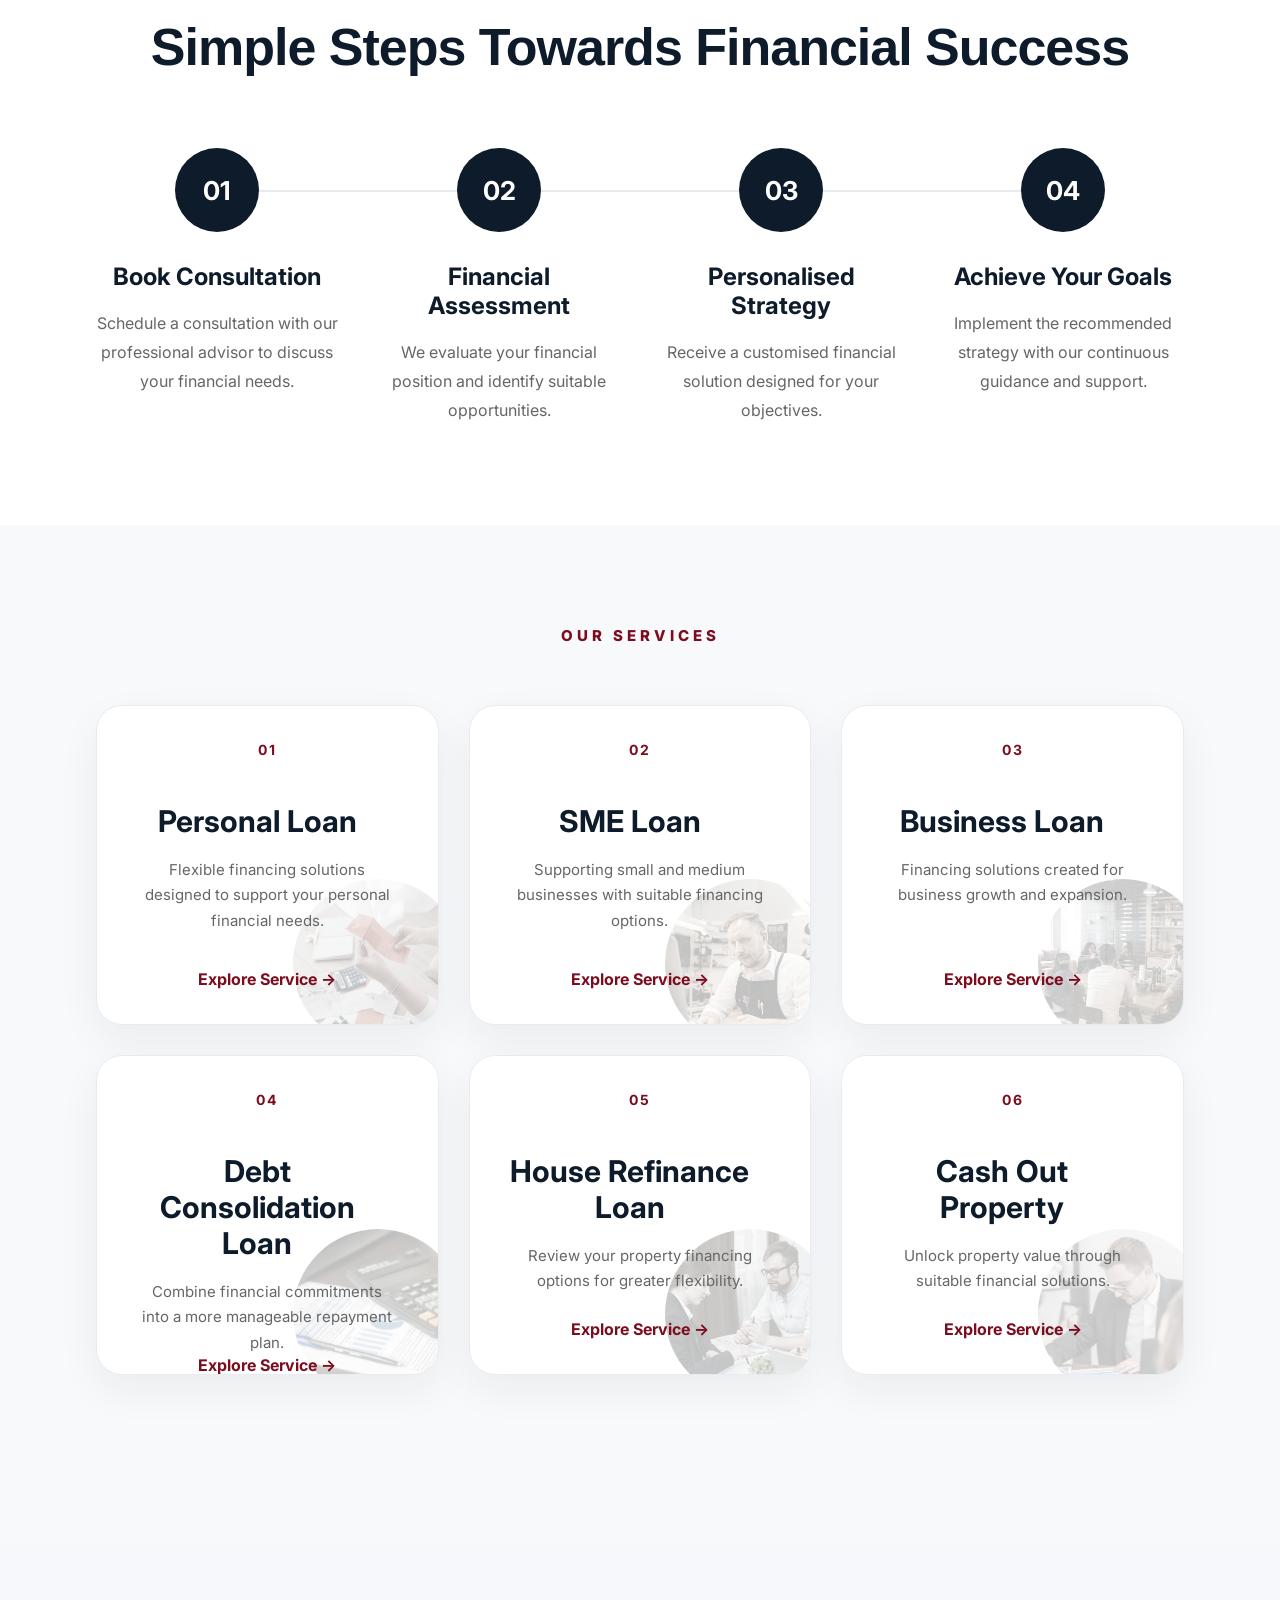
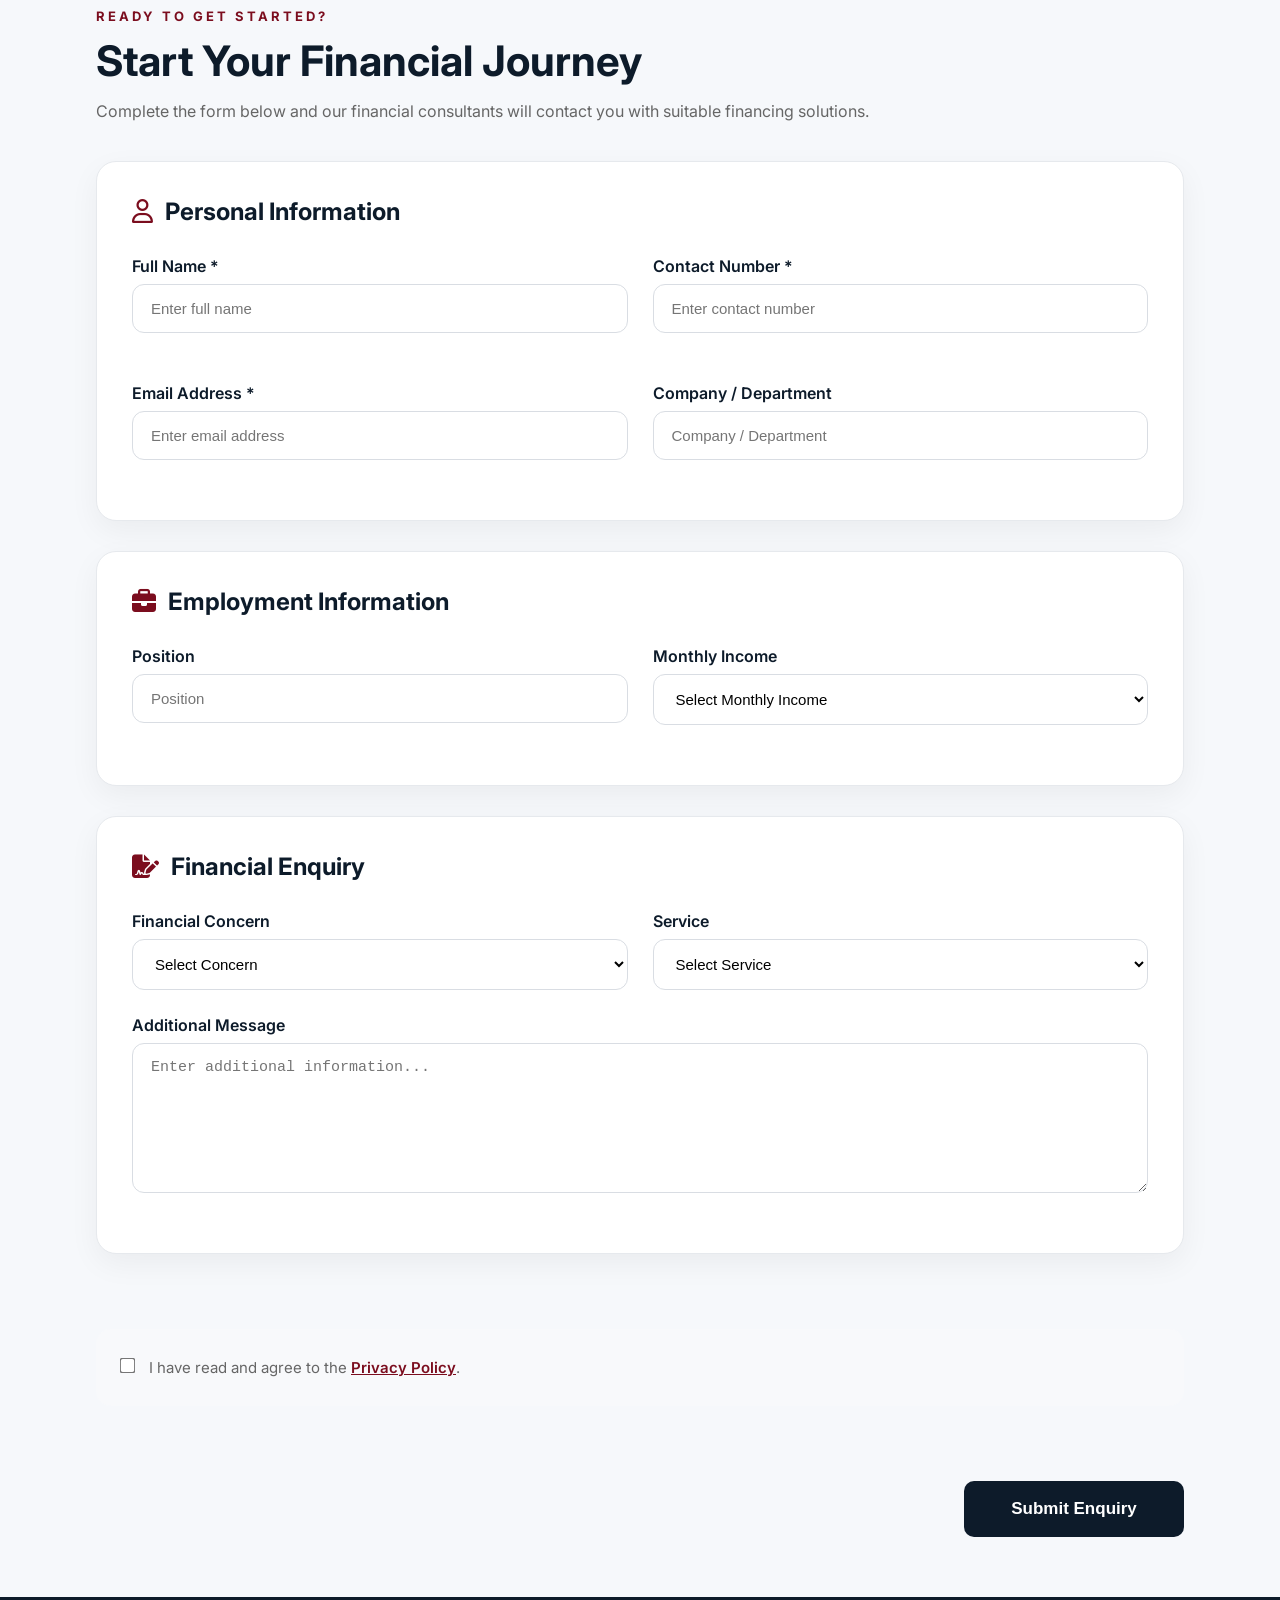
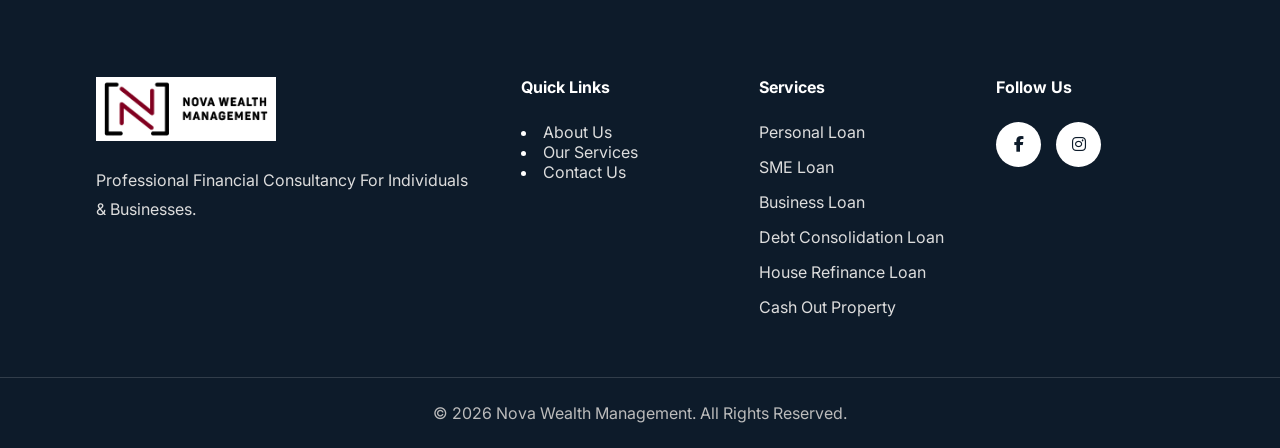
==== commit ab0f5a79: "update" ====
--- a/index.html
+++ b/index.html
@@ -723,6 +723,258 @@
 </div>
 
 </section>
+
+<section class="dashboard-form">
+
+<div class="container">
+
+<div class="dashboard-header">
+
+    <span>READY TO GET STARTED?</span>
+
+    <h1>Start Your Financial Journey</h1>
+
+    <p>
+        Complete the form below and our financial consultants will contact you with suitable financing solutions.
+    </p>
+
+</div>
+
+
+<form id="contactForm" class="dashboard-contact-form">
+
+<!-- =========================
+PERSONAL
+========================= -->
+
+<div class="dashboard-card">
+
+    <h3>
+        <i class="fa-regular fa-user"></i>
+        Personal Information
+    </h3>
+
+    <div class="form-grid">
+
+        <div class="form-group">
+
+            <label>Full Name *</label>
+
+            <input
+                type="text"
+                name="name"
+                placeholder="Enter full name"
+                required>
+
+        </div>
+
+        <div class="form-group">
+
+            <label>Contact Number *</label>
+
+            <input
+                type="tel"
+                name="phone"
+                placeholder="Enter contact number"
+                required>
+
+        </div>
+
+        <div class="form-group">
+
+            <label>Email Address *</label>
+
+            <input
+                type="email"
+                name="email"
+                placeholder="Enter email address"
+                required>
+
+        </div>
+
+        <div class="form-group">
+
+            <label>Company / Department</label>
+
+            <input
+                type="text"
+                name="company"
+                placeholder="Company / Department">
+
+        </div>
+
+    </div>
+
+</div>
+
+
+<!-- =========================
+EMPLOYMENT
+========================= -->
+
+<div class="dashboard-card">
+
+    <h3>
+
+        <i class="fa-solid fa-briefcase"></i>
+
+        Employment Information
+
+    </h3>
+
+    <div class="form-grid">
+
+        <div class="form-group">
+
+            <label>Position</label>
+
+            <input
+                type="text"
+                name="position"
+                placeholder="Position">
+
+        </div>
+
+        <div class="form-group">
+
+            <label>Monthly Income</label>
+
+            <select name="income">
+
+                <option selected disabled>Select Monthly Income</option>
+
+                <option>Below RM2,000</option>
+
+                <option>RM2,001 – RM4,000</option>
+
+                <option>RM4,001 – RM6,000</option>
+
+                <option>RM6,001 – RM8,000</option>
+
+                <option>Above RM8,000</option>
+
+            </select>
+
+        </div>
+
+    </div>
+
+</div>
+
+
+<!-- =========================
+FINANCIAL
+========================= -->
+
+<div class="dashboard-card">
+
+    <h3>
+
+        <i class="fa-solid fa-file-signature"></i>
+
+        Financial Enquiry
+
+    </h3>
+
+    <div class="form-grid">
+
+        <div class="form-group">
+
+            <label>Financial Concern</label>
+
+            <select name="concern">
+
+                <option selected disabled>Select Concern</option>
+
+                <option>Personal Financing</option>
+
+                <option>Business Financing</option>
+
+                <option>Debt Management</option>
+
+                <option>Property Financing</option>
+
+                <option>Cash Flow Improvement</option>
+
+                <option>Others</option>
+
+            </select>
+
+        </div>
+
+        <div class="form-group">
+
+            <label>Service</label>
+
+            <select name="service">
+
+                <option selected disabled>Select Service</option>
+
+                <option>Personal Loan</option>
+
+                <option>SME Loan</option>
+
+                <option>Business Loan</option>
+
+                <option>Debt Consolidation Loan</option>
+
+                <option>House Refinance Loan</option>
+
+                <option>Cash Out Property</option>
+
+            </select>
+
+        </div>
+
+    </div>
+
+    <div class="form-group">
+
+        <label>Additional Message</label>
+
+        <textarea
+            name="message"
+            rows="6"
+            placeholder="Enter additional information..."></textarea>
+
+    </div>
+
+</div>
+
+
+<div class="privacy-box">
+
+<label class="checkbox">
+
+<input type="checkbox" required>
+
+<span>
+
+I have read and agree to the
+<a href="#" class="policy-link">Privacy Policy</a>.
+
+</span>
+
+</label>
+
+</div>
+
+
+<div class="submit-area">
+
+<button class="btn-primary">
+
+Submit Enquiry
+
+</button>
+
+</div>
+
+</form>
+
+</div>
+
+</section>
 <!-- ===========================================
 FOOTER
 =========================================== -->
--- a/css/style.css
+++ b/css/style.css
@@ -326,6 +326,9 @@
 
     overflow:visible;
 
+    padding-top:120px;
+
+
 }
 
 .hero::before{
@@ -378,11 +381,11 @@
 
     display:grid;
 
-    grid-template-columns:55% 45%;
+    grid-template-columns:1fr 1fr;
 
     align-items:center;
 
-    gap:0;
+    gap:60px;
 
 }
 
@@ -391,10 +394,17 @@
 
     display:flex;
 
-    justify-content:flex-start;
-
-    margin-left:-80px;
-
+    justify-content:center;
+
+    margin-left:0;
+
+}
+
+.hero-right img{
+    width:100%;
+    max-width:580px;
+    height:620px;
+    object-fit:cover;
 }
 
 .hero-tag{
@@ -2819,4 +2829,597 @@
 
     transform:translateX(-6px);
 
+}
+
+/*==============================
+CONTACT FORM
+==============================*/
+
+.contact-form-section{
+
+    padding:160px 0 100px;
+
+    background:#F8F9FB;
+
+}
+
+
+.contact-heading{
+
+    text-align:center;
+
+    margin-bottom:60px;
+
+}
+
+
+.contact-heading span{
+
+    color:#7B0D1E;
+
+    font-weight:800;
+
+    letter-spacing:4px;
+
+}
+
+
+.contact-heading h1{
+
+    margin-top:20px;
+
+    font-size:60px;
+
+    color:#0D1B2A;
+
+}
+
+
+.contact-heading p{
+
+    margin:25px auto 0;
+
+    max-width:700px;
+
+    color:#666;
+
+    line-height:1.8;
+
+}
+
+
+
+.contact-form{
+
+    max-width:750px;
+
+    margin:auto;
+
+    background:white;
+
+    padding:50px;
+
+    border-radius:25px;
+
+    box-shadow:0 20px 50px rgba(0,0,0,.05);
+
+}
+
+
+.form-group{
+
+    margin-bottom:28px;
+
+}
+
+
+.form-group label{
+
+    display:block;
+
+    margin-bottom:10px;
+
+    font-weight:600;
+
+    color:#0D1B2A;
+
+}
+
+
+.form-group input,
+
+.form-group select,
+
+.form-group textarea{
+
+    width:100%;
+
+    padding:16px 18px;
+
+    border:1px solid #ddd;
+
+    border-radius:12px;
+
+    font-size:16px;
+
+    outline:none;
+
+    transition:.3s;
+
+}
+
+
+.form-group input:focus,
+
+.form-group select:focus,
+
+.form-group textarea:focus{
+
+    border-color:#7B0D1E;
+
+}
+
+
+.contact-form button{
+
+    width:100%;
+
+    margin-top:10px;
+
+}
+
+/*==============================
+CONTACT HERO
+==============================*/
+
+.contact-hero{
+
+    padding:170px 0 90px;
+
+    background:#F8F9FB;
+
+    text-align:center;
+
+}
+
+.contact-hero span{
+
+    color:#7B0D1E;
+
+    font-weight:800;
+
+    letter-spacing:4px;
+
+}
+
+.contact-hero h1{
+
+    margin-top:20px;
+
+    font-size:60px;
+
+    color:#0D1B2A;
+
+}
+
+.contact-hero p{
+
+    max-width:700px;
+
+    margin:25px auto 0;
+
+    color:#666;
+
+    line-height:1.8;
+
+}
+
+
+/*==============================
+FORM SECTION
+==============================*/
+
+.required-note{
+
+    color:#888;
+
+    font-size:14px;
+
+    margin-bottom:30px;
+
+}
+
+
+.form-section{
+
+    margin-bottom:55px;
+
+}
+
+
+.form-section h2{
+
+    font-size:28px;
+
+    color:#0D1B2A;
+
+    margin-bottom:30px;
+
+    padding-bottom:15px;
+
+    border-bottom:2px solid #F0F0F0;
+
+}
+
+
+/*==============================
+INPUT
+==============================*/
+
+.form-group{
+
+    margin-bottom:25px;
+
+}
+
+
+.form-group label{
+
+    display:block;
+
+    margin-bottom:10px;
+
+    font-weight:600;
+
+    color:#0D1B2A;
+
+}
+
+
+.form-group input,
+
+.form-group select,
+
+.form-group textarea{
+
+    width:100%;
+
+    padding:16px 18px;
+
+    border:1px solid #D9DDE3;
+
+    border-radius:12px;
+
+    font-size:16px;
+
+    background:white;
+
+    transition:.3s;
+
+}
+
+
+.form-group textarea{
+
+    resize:vertical;
+
+    min-height:150px;
+
+}
+
+
+.form-group input:focus,
+
+.form-group select:focus,
+
+.form-group textarea:focus{
+
+    outline:none;
+
+    border-color:#7B0D1E;
+
+    box-shadow:0 0 0 3px rgba(123,13,30,.08);
+
+}
+
+
+/*==============================
+PRIVACY
+==============================*/
+
+.privacy-box{
+
+    margin:45px 0;
+
+    padding:25px;
+
+    background:#F8F9FB;
+
+    border-radius:15px;
+
+}
+
+
+.checkbox{
+
+    display:flex;
+
+    align-items:flex-start;
+
+    gap:15px;
+
+    cursor:pointer;
+
+}
+
+
+.checkbox input{
+
+    margin-top:5px;
+
+    transform:scale(1.2);
+
+}
+
+
+.checkbox span{
+
+    color:#666;
+
+    line-height:1.8;
+
+    font-size:15px;
+
+}
+
+
+/*==============================
+BUTTON
+==============================*/
+
+.submit-area{
+
+    text-align:center;
+
+}
+
+
+.submit-area .btn-primary{
+
+    width:100%;
+
+    padding:18px;
+
+    font-size:17px;
+
+}
+
+
+/*==============================
+RESPONSE NOTE
+==============================*/
+
+.response-note{
+
+    margin-top:20px;
+
+    text-align:center;
+
+    color:#888;
+
+    font-size:14px;
+
+}
+
+.form-row{
+    display:grid;
+    grid-template-columns:repeat(2,1fr);
+    gap:25px;
+}
+
+@media (max-width:768px){
+
+    .form-row{
+        grid-template-columns:1fr;
+    }
+
+}
+
+.policy-link{
+    color:#7B0D1E;
+    font-weight:600;
+    text-decoration:underline;
+    cursor:pointer;
+}
+
+.policy-modal{
+
+    position:fixed;
+    inset:0;
+    background:rgba(0,0,0,.45);
+    display:none;
+    justify-content:center;
+    align-items:center;
+    z-index:9999;
+
+}
+
+.policy-content{
+
+    background:#fff;
+    width:90%;
+    max-width:700px;
+    max-height:80vh;
+    overflow-y:auto;
+    border-radius:20px;
+    padding:40px;
+    position:relative;
+
+}
+
+.close-policy{
+
+    position:absolute;
+    right:25px;
+    top:20px;
+    font-size:30px;
+    cursor:pointer;
+
+}
+
+.dashboard-form{
+
+    background:#F6F8FB;
+    padding:60px 0;
+
+}
+
+.dashboard-header{
+
+    margin-bottom:40px;
+
+}
+
+.dashboard-header span{
+
+    color:#7B0D1E;
+    font-size:13px;
+    font-weight:700;
+    letter-spacing:3px;
+
+}
+
+.dashboard-header h1{
+
+    margin-top:10px;
+    font-size:42px;
+    color:#0D1B2A;
+
+}
+
+.dashboard-header p{
+
+    margin-top:15px;
+    color:#666;
+
+}
+
+.dashboard-contact-form{
+
+    display:flex;
+    flex-direction:column;
+    gap:30px;
+
+}
+
+.dashboard-card{
+
+    background:#fff;
+    border-radius:20px;
+    padding:35px;
+    border:1px solid #E6E9ED;
+    box-shadow:0 10px 30px rgba(0,0,0,.05);
+
+}
+
+.dashboard-card h3{
+
+    display:flex;
+    align-items:center;
+    gap:12px;
+
+    margin-bottom:30px;
+
+    font-size:24px;
+
+    color:#0D1B2A;
+
+}
+
+.dashboard-card h3 i{
+
+    color:#7B0D1E;
+
+}
+
+.form-grid{
+
+    display:grid;
+
+    grid-template-columns:repeat(2,1fr);
+
+    gap:25px;
+
+}
+
+.form-group{
+
+    display:flex;
+
+    flex-direction:column;
+
+}
+
+.form-group label{
+
+    margin-bottom:8px;
+
+    font-weight:600;
+
+}
+
+.form-group input,
+.form-group select,
+.form-group textarea{
+
+    padding:15px 18px;
+
+    border:1px solid #D9DDE3;
+
+    border-radius:12px;
+
+    font-size:15px;
+
+}
+
+.form-group textarea{
+
+    resize:vertical;
+
+}
+
+.submit-area{
+
+    display:flex;
+
+    justify-content:flex-end;
+
+}
+
+.submit-area .btn-primary{
+
+    width:220px;
+
+}
+
+@media(max-width:900px){
+
+.form-grid{
+
+grid-template-columns:1fr;
+
+}
+
+.submit-area{
+
+justify-content:center;
+
+}
+
+.submit-area .btn-primary{
+
+width:100%;
+
+}
+
 }
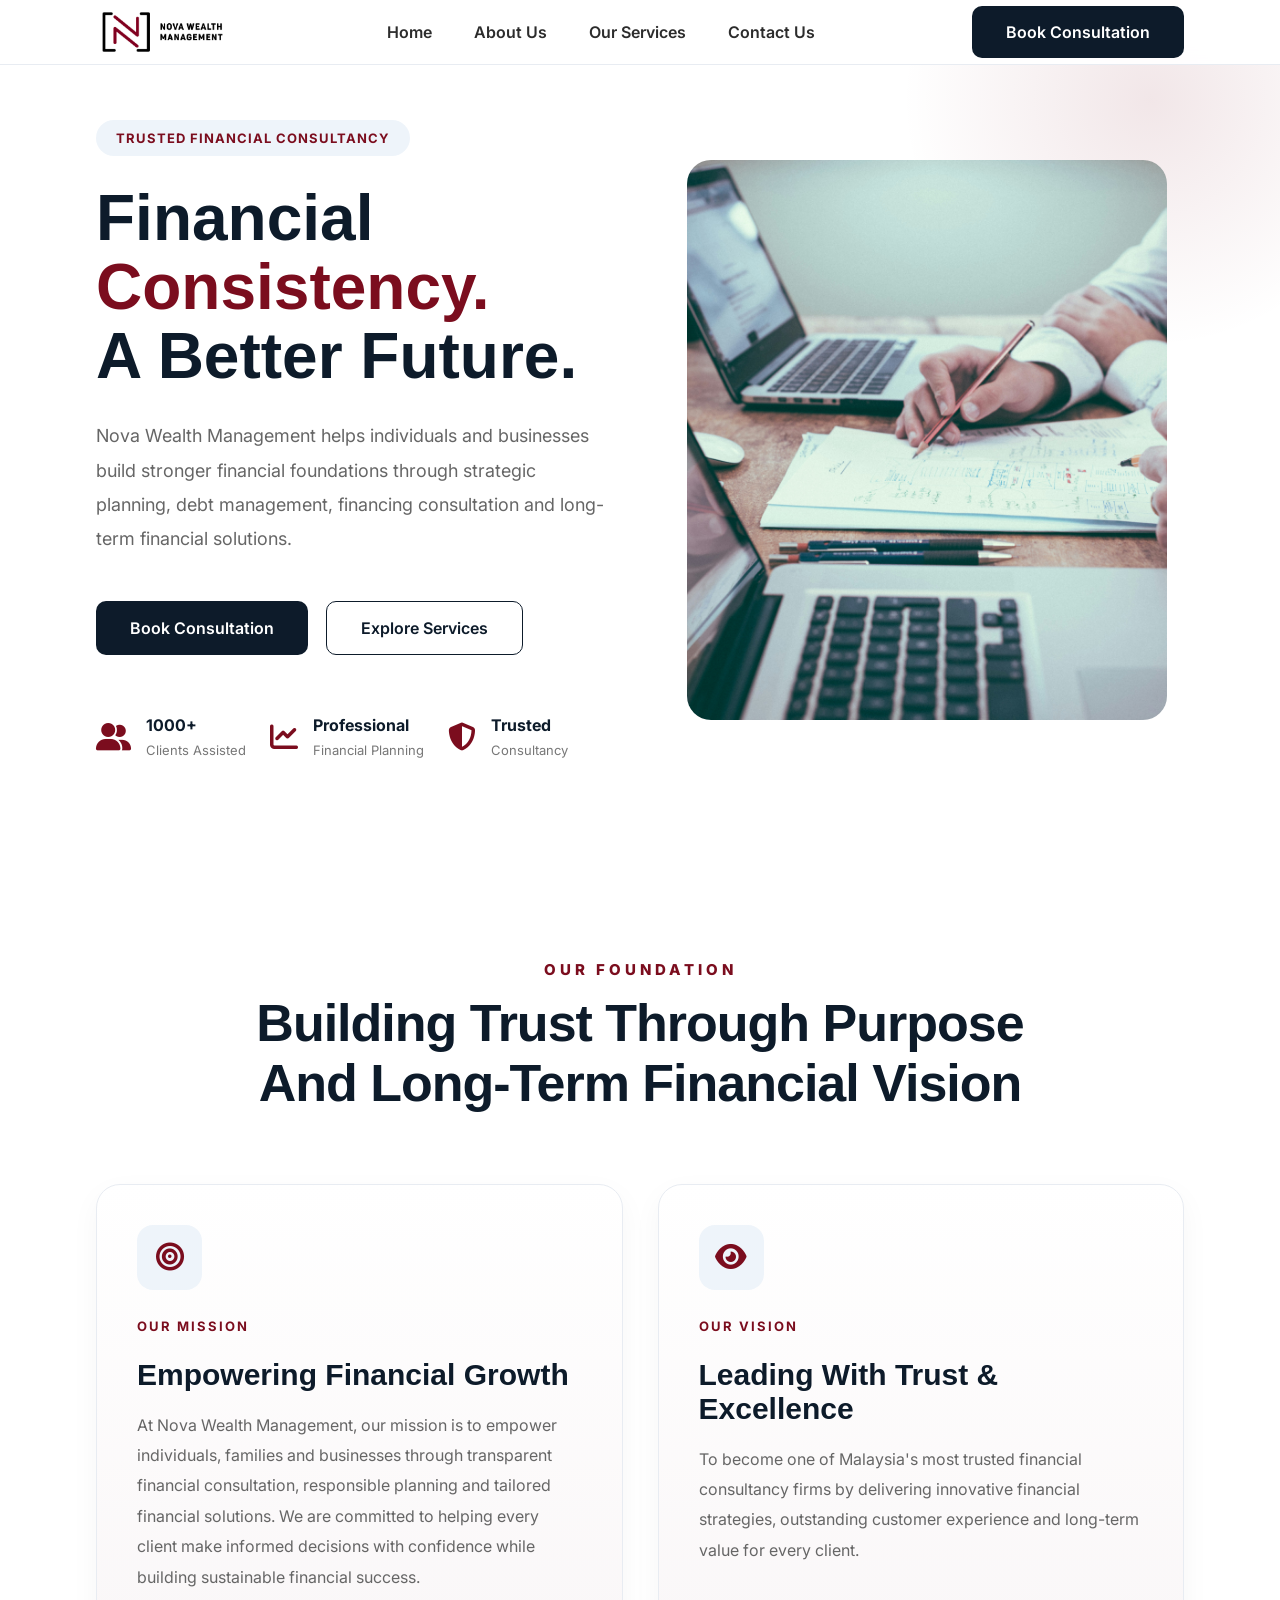
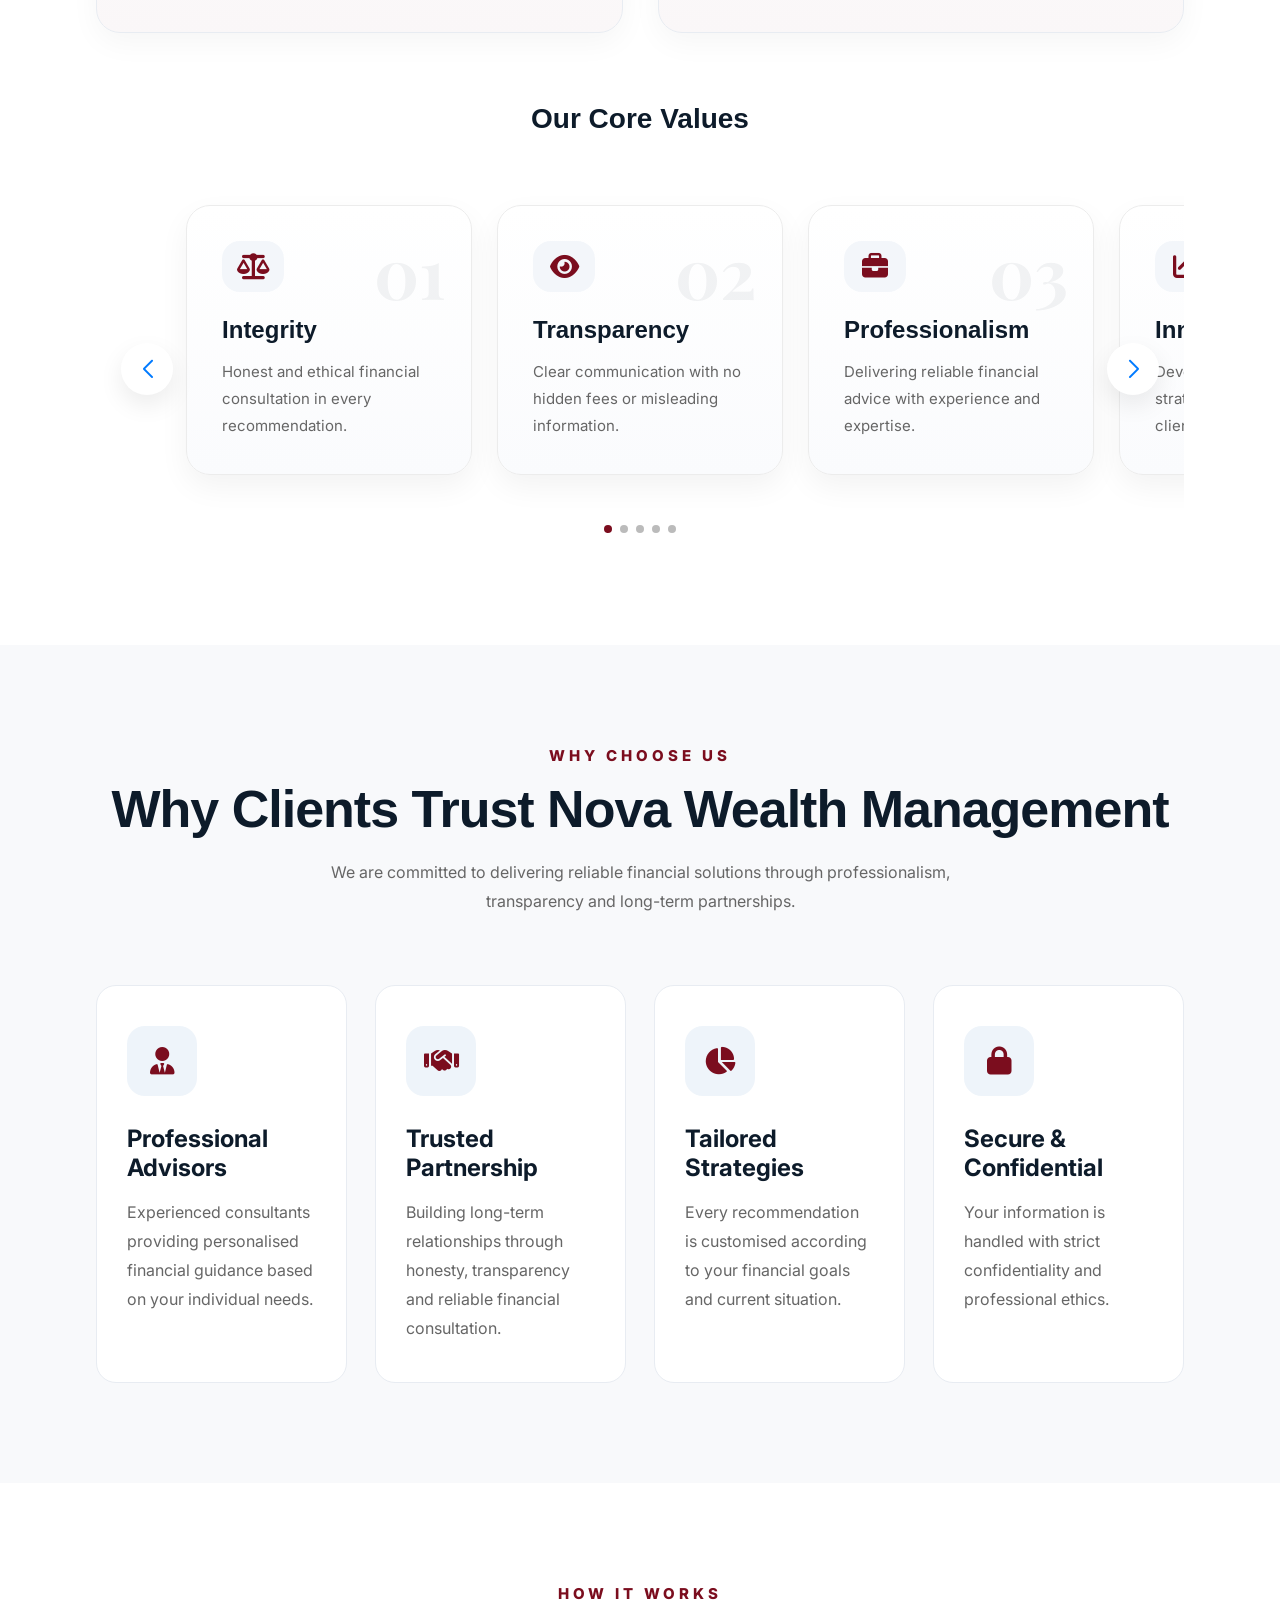
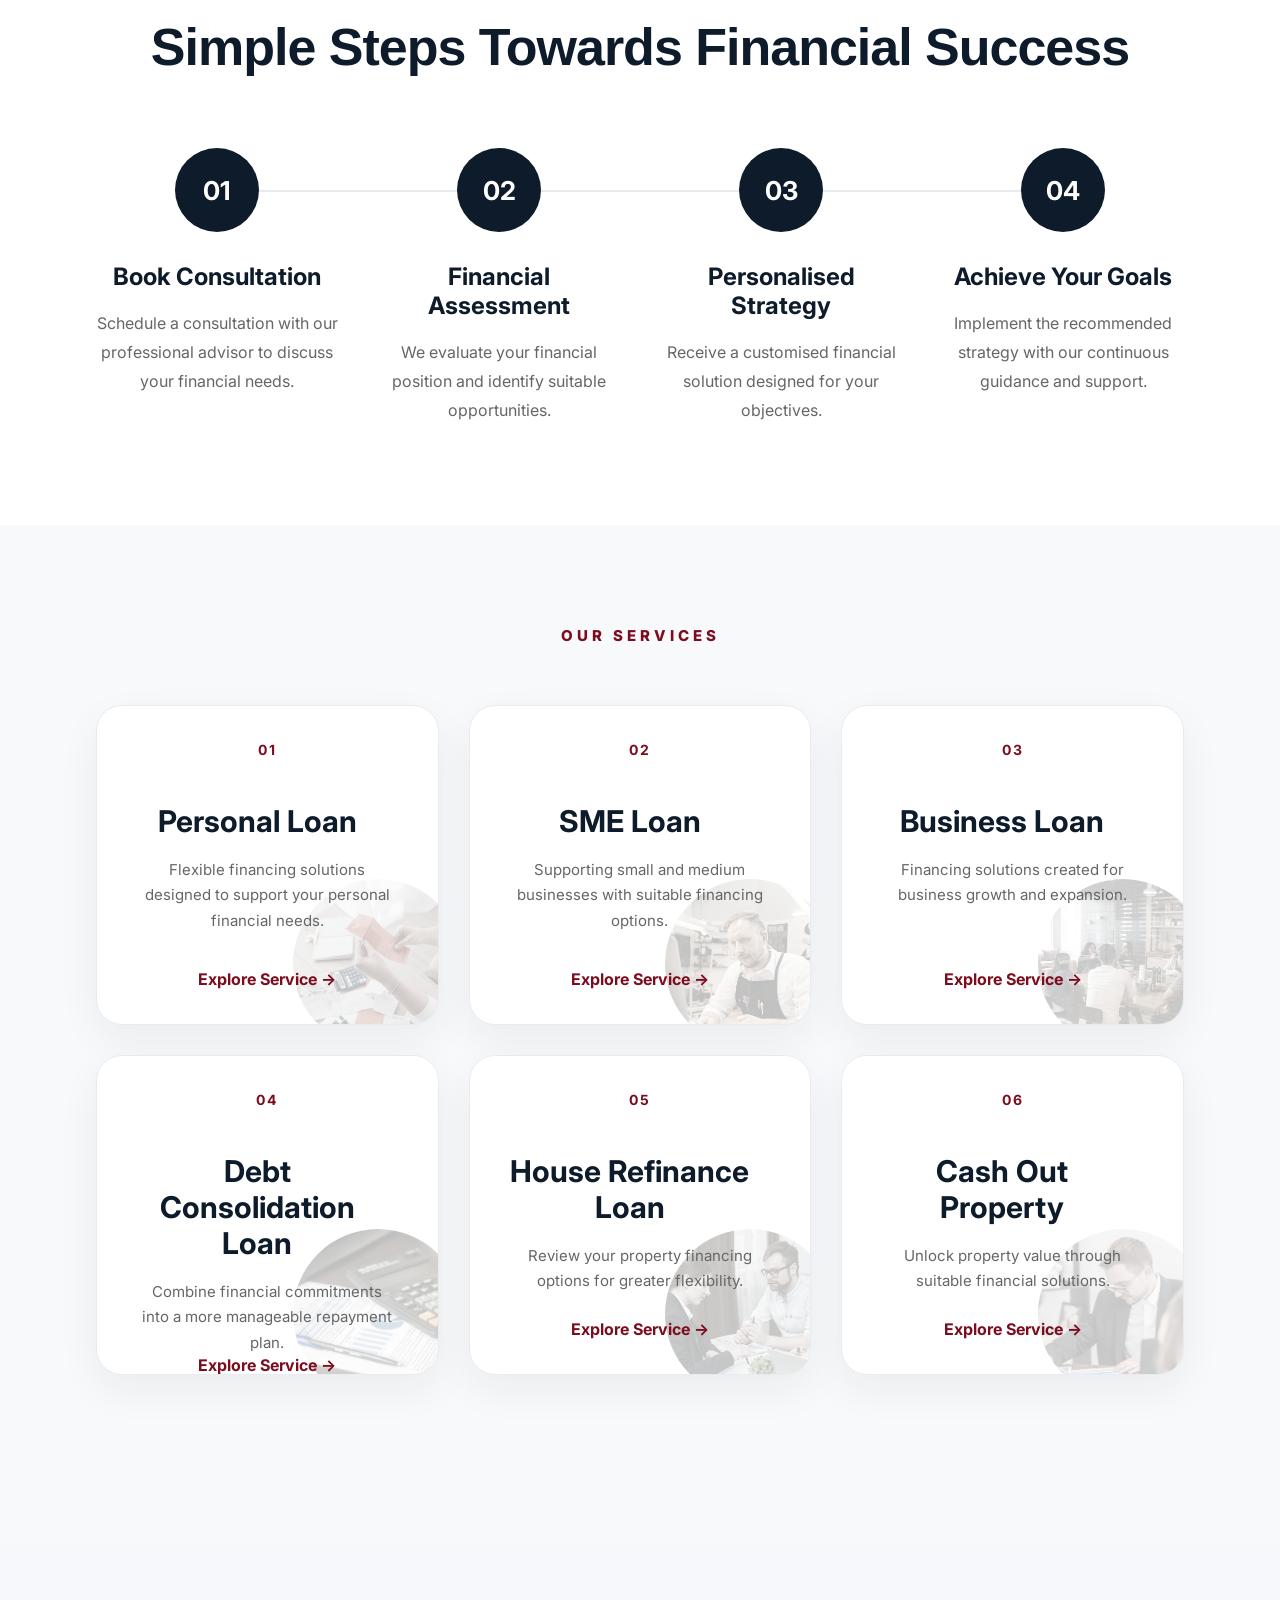
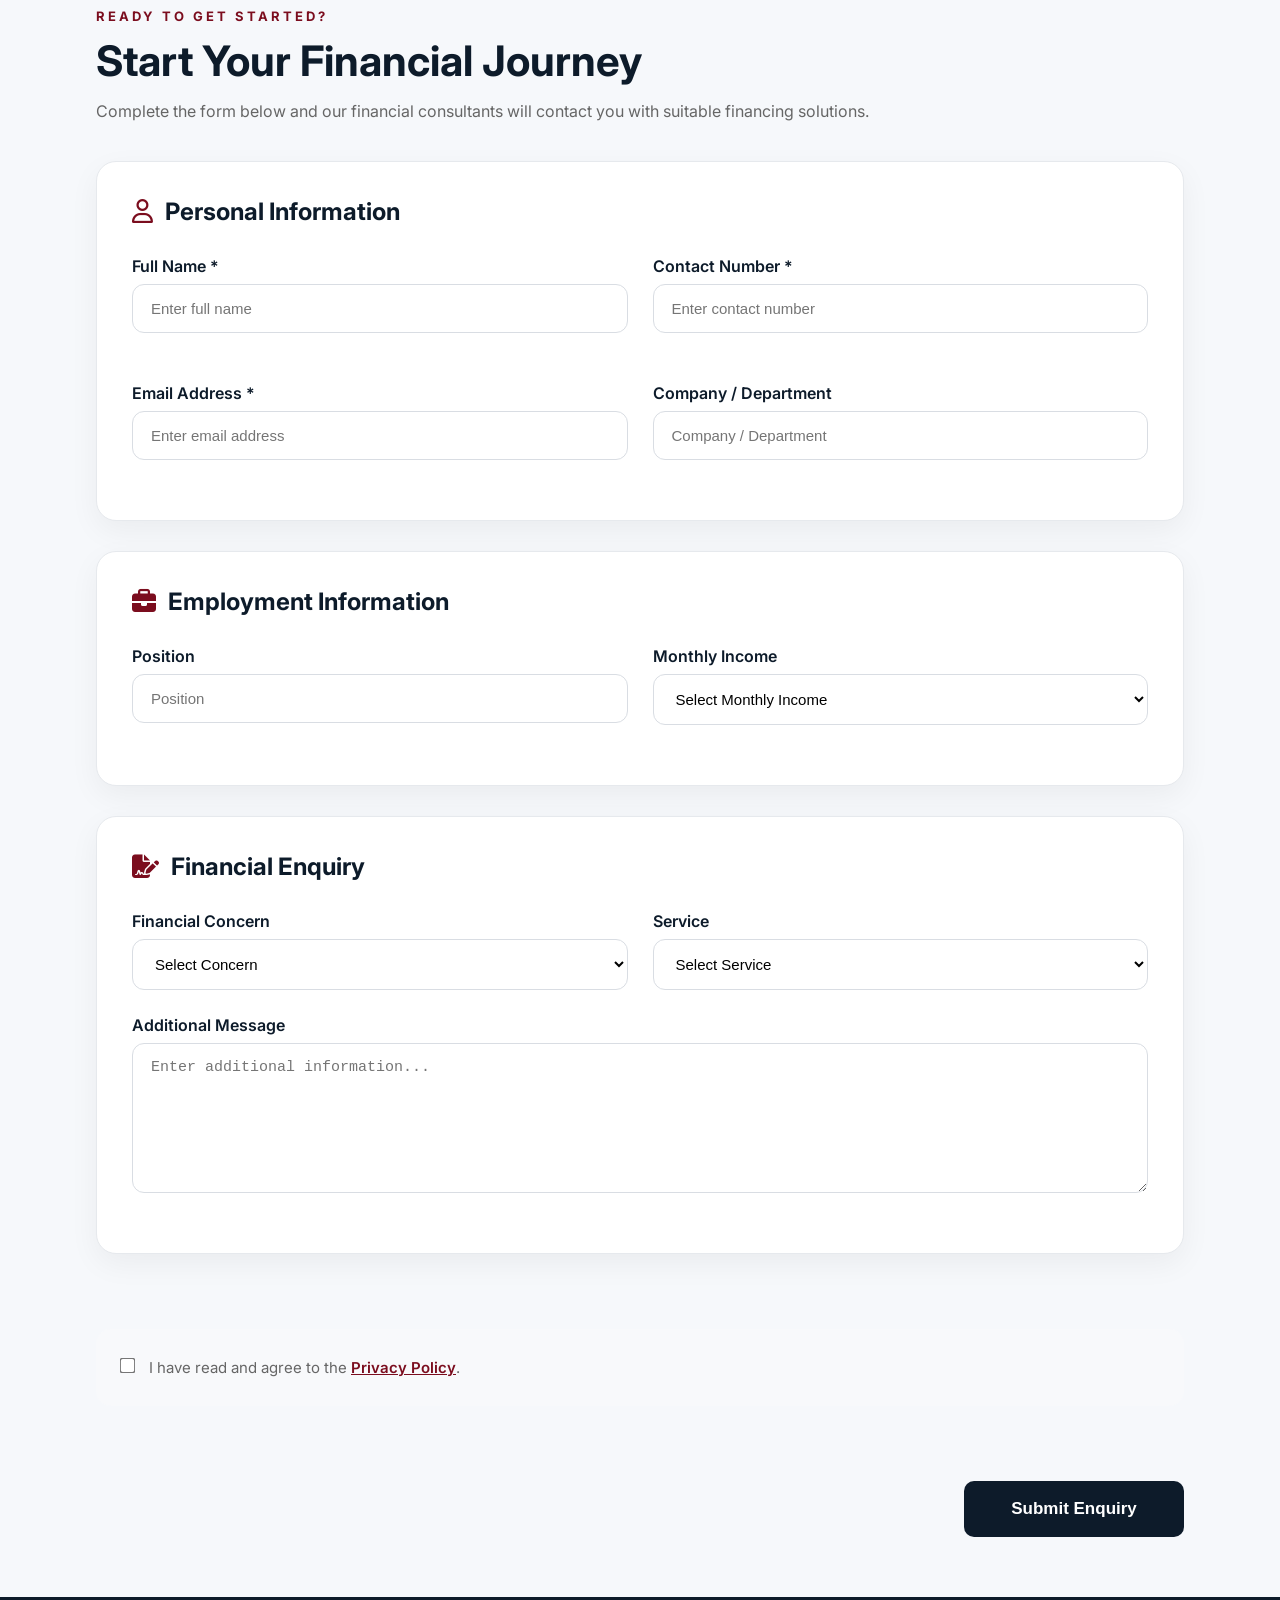
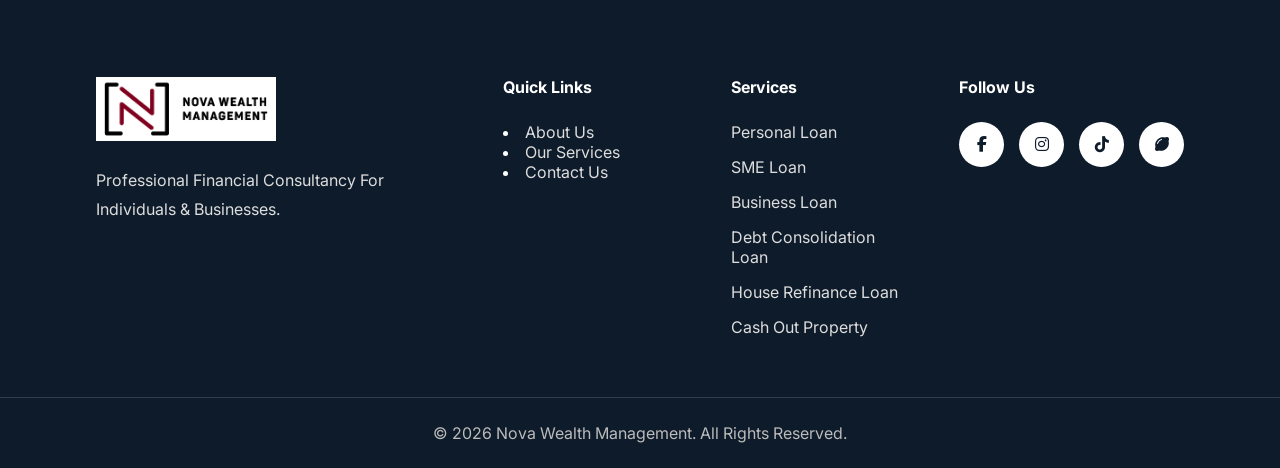
==== commit 57b66b57: "Update index.html" ====
--- a/index.html
+++ b/index.html
@@ -1038,28 +1038,49 @@
 
         <div class="footer-links">
 
-            <h4>Follow Us</h4>
-
-            <div class="social-links">
-
-				<a href="https://www.facebook.com/p/Nova-Wealth-Management-61563498863387/"
-					target="_blank">
-
-					<i class="fa-brands fa-facebook-f"></i>
-
-				</a>
-
-
-				<a href="https://www.instagram.com/novawealthmanagement/"
-				    target = "_blank">
-
-					<i class="fa-brands fa-instagram"></i>
-
-				</a>
-
-</div>
-
-        </div>
+    <h4>Follow Us</h4>
+
+    <div class="social-links">
+
+        <!-- Facebook -->
+        <a href="https://www.facebook.com/p/Nova-Wealth-Management-61563498863387/"
+           target="_blank"
+           aria-label="Facebook">
+
+            <i class="fa-brands fa-facebook-f"></i>
+
+        </a>
+
+        <!-- Instagram -->
+        <a href="https://www.instagram.com/novawealthmanagement/"
+           target="_blank"
+           aria-label="Instagram">
+
+            <i class="fa-brands fa-instagram"></i>
+
+        </a>
+
+        <!-- TikTok -->
+        <a href="https://www.tiktok.com/@novawealthmanagement?lang=en"
+           target="_blank"
+           aria-label="TikTok">
+
+            <i class="fa-brands fa-tiktok"></i>
+
+        </a>
+
+        <!-- Lemon8 -->
+        <a href="https://www.lemon8-app.com/@novawealthmanagement?region=my"
+           target="_blank"
+           aria-label="Lemon8">
+
+            <i class="fa-solid fa-lemon"></i>
+
+        </a>
+
+    </div>
+
+</div>
 
     </div>
 
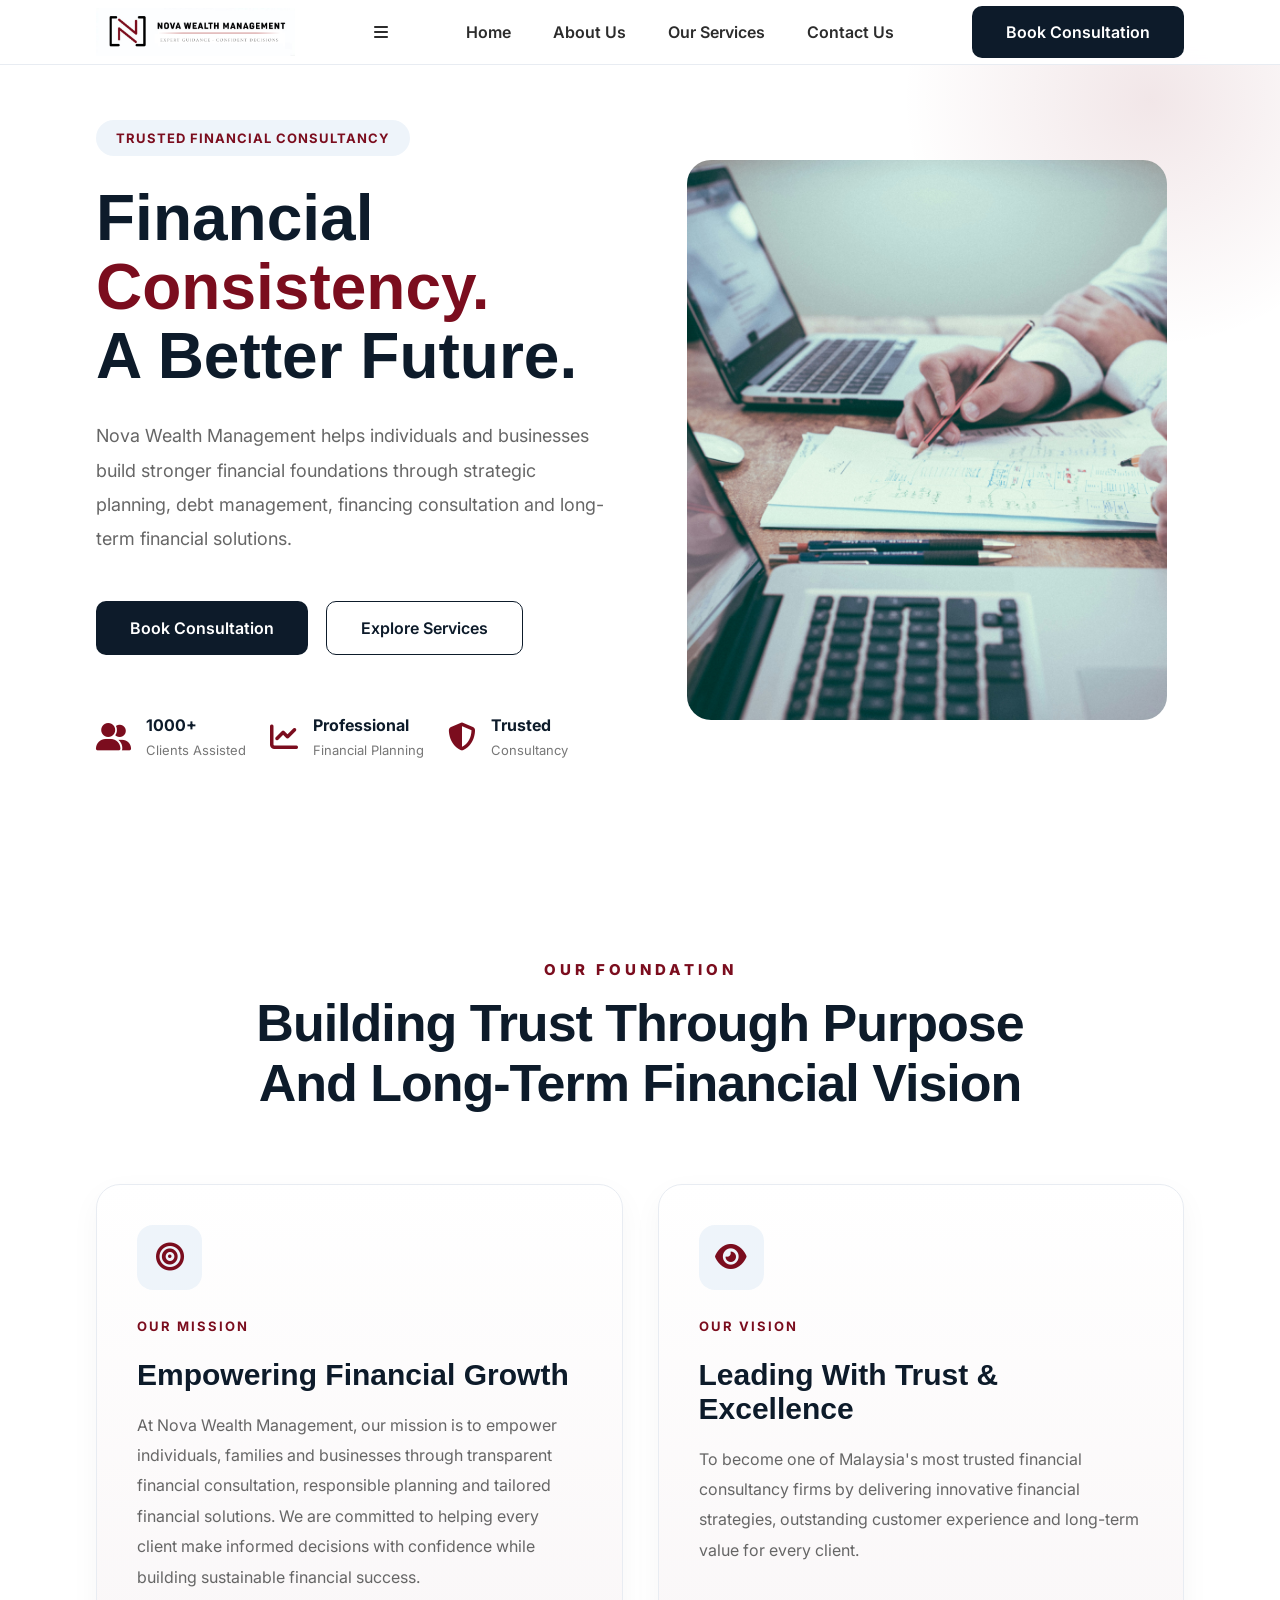
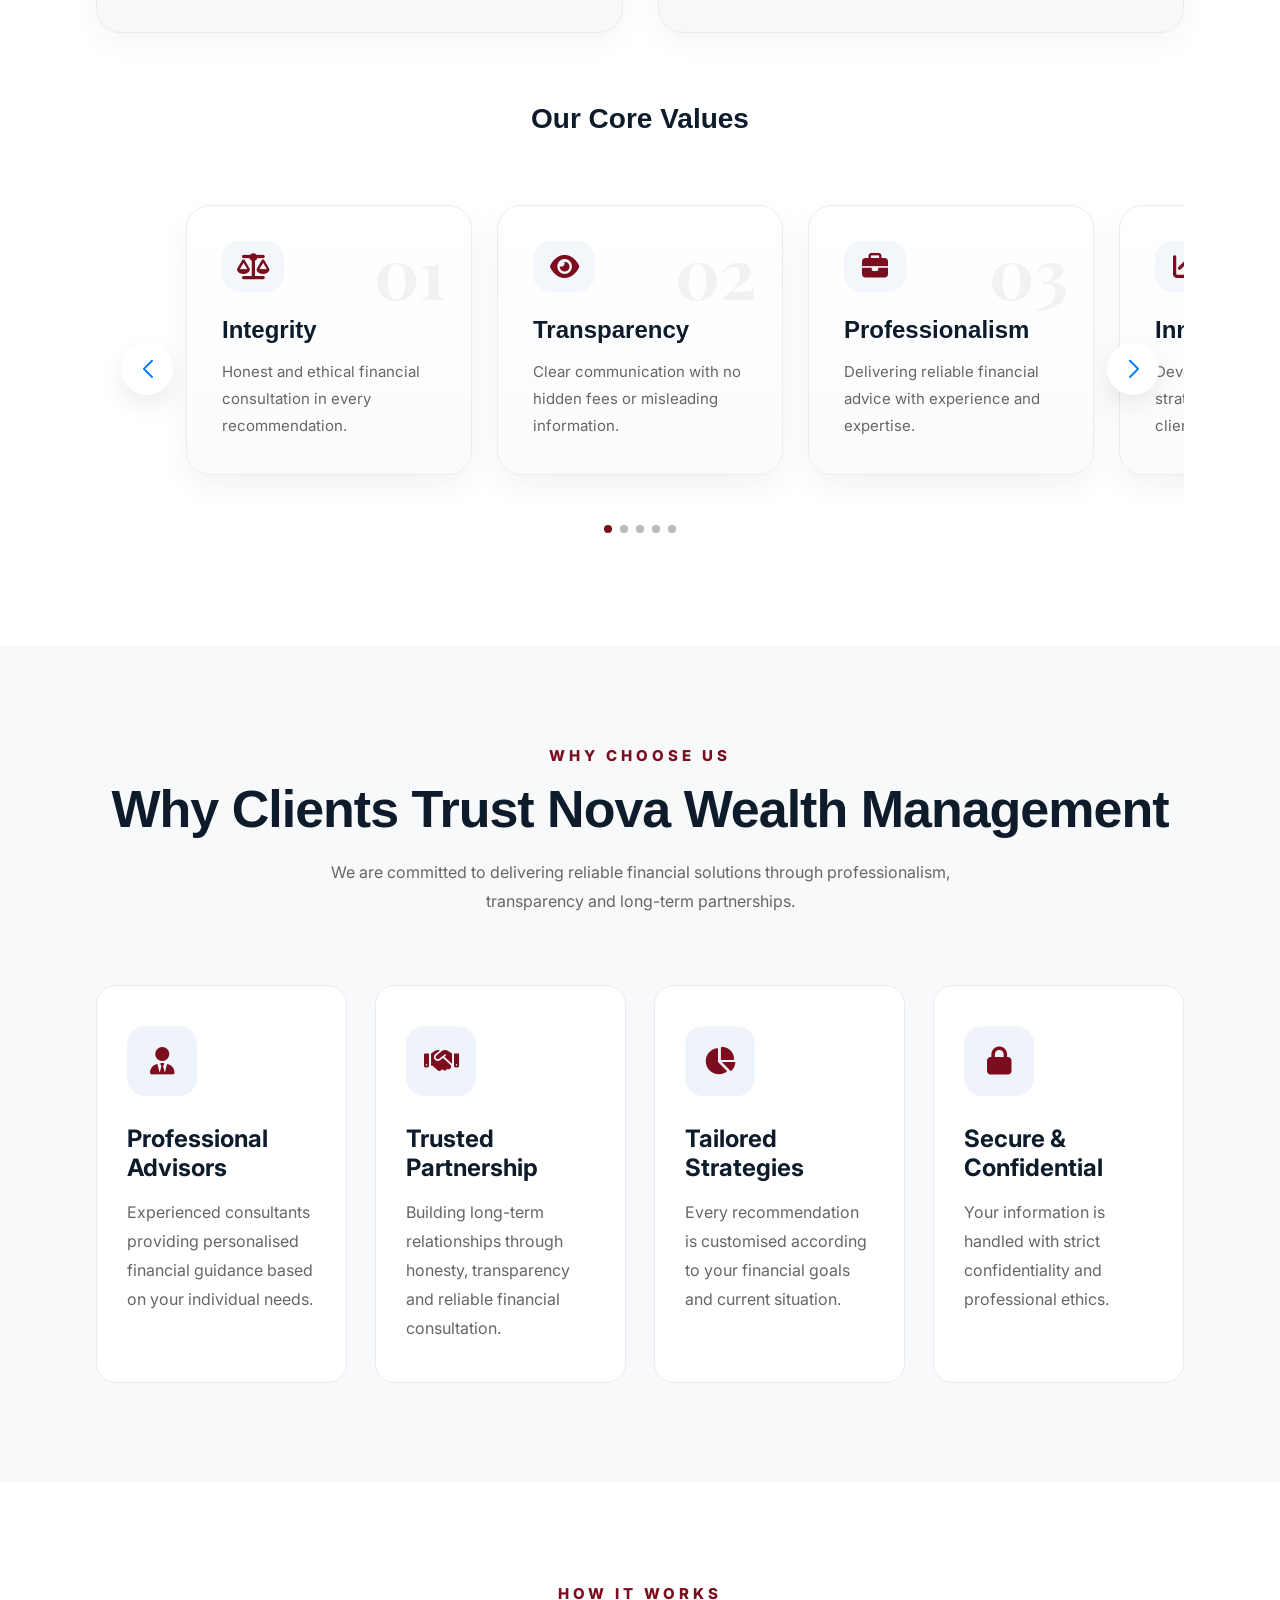
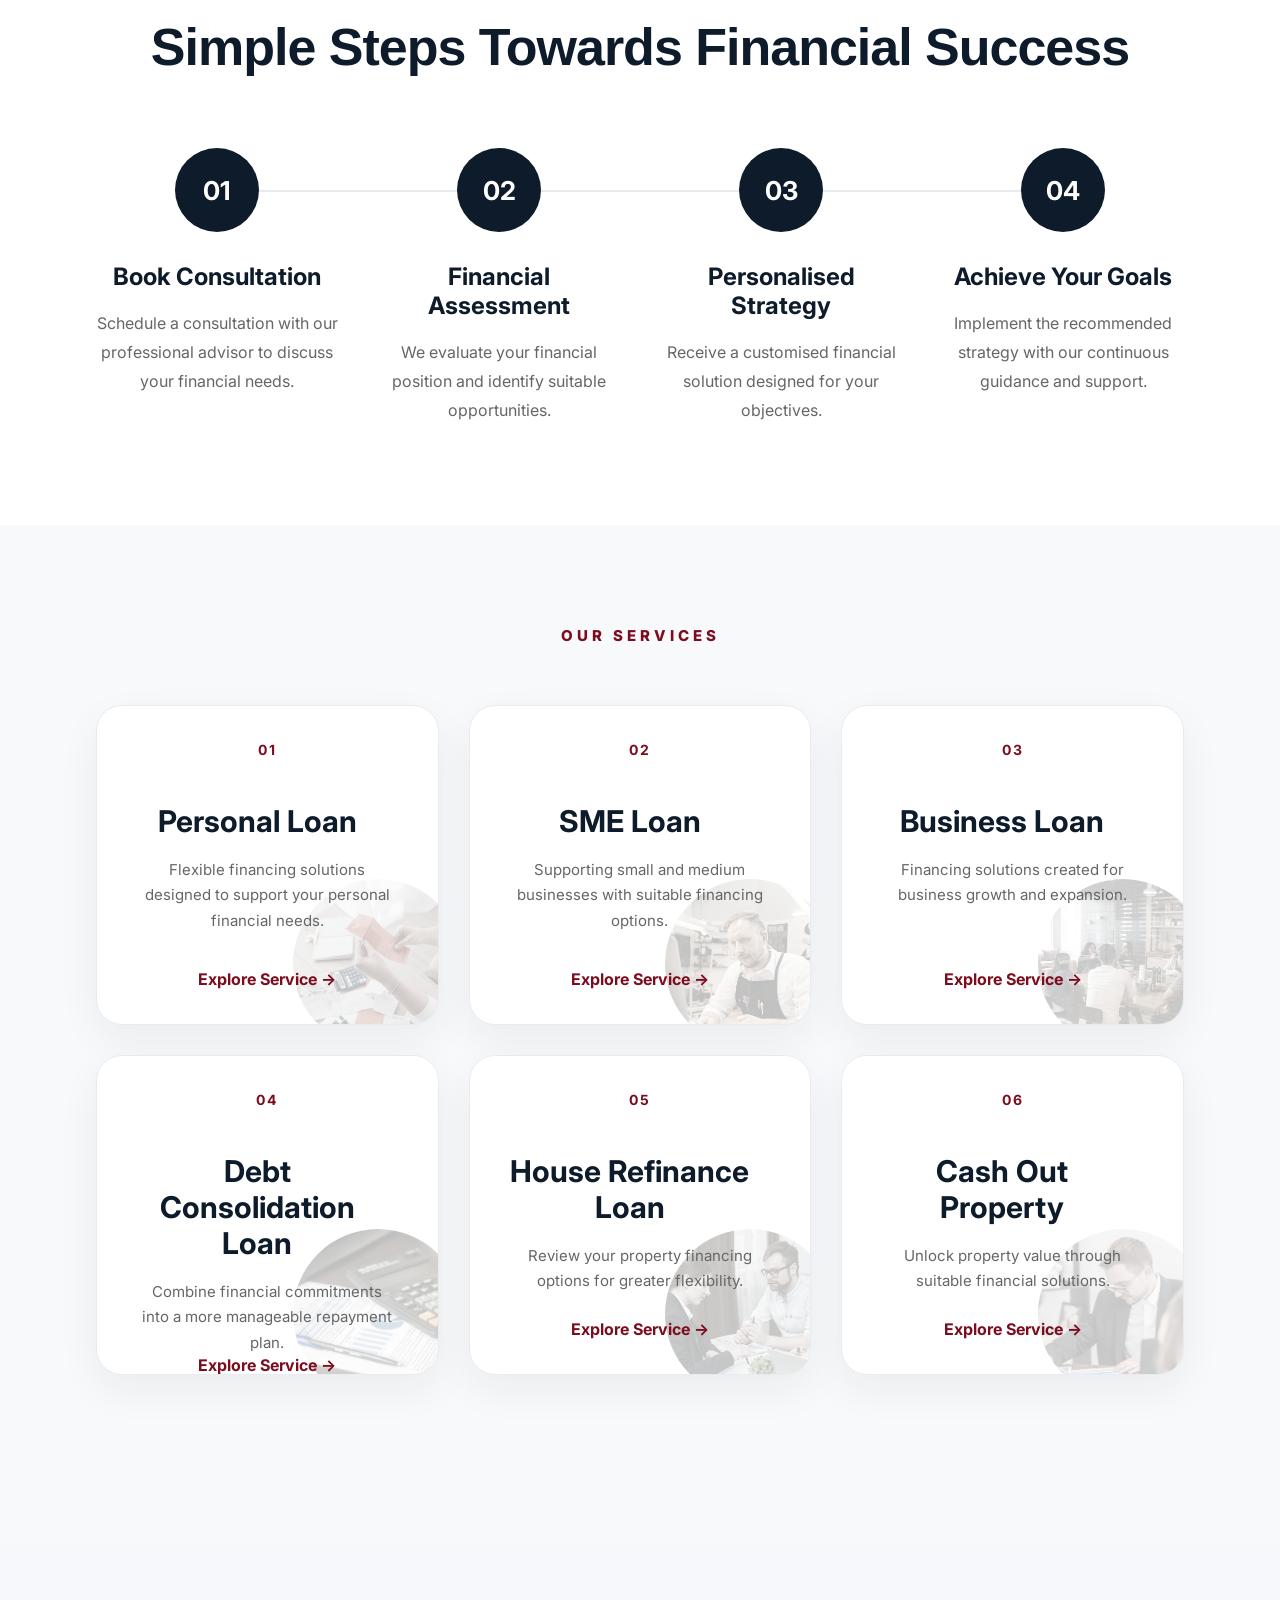
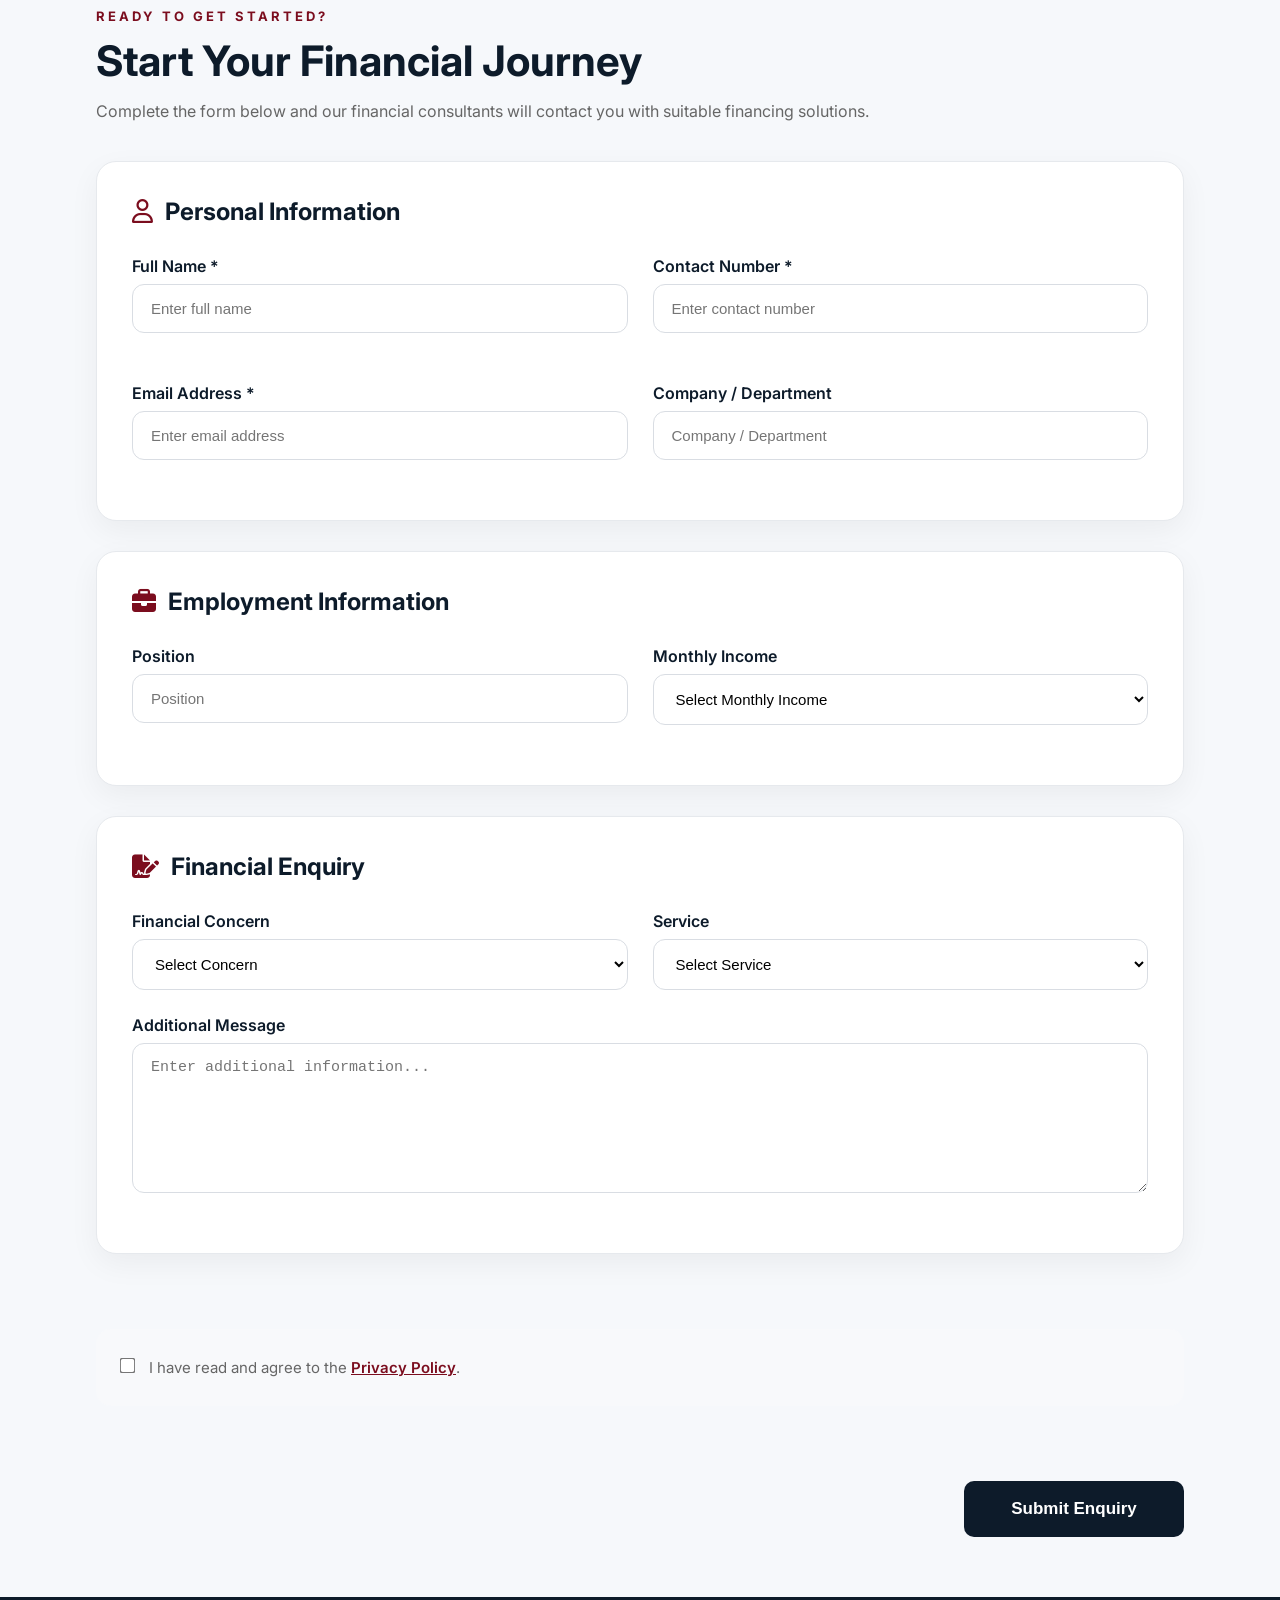
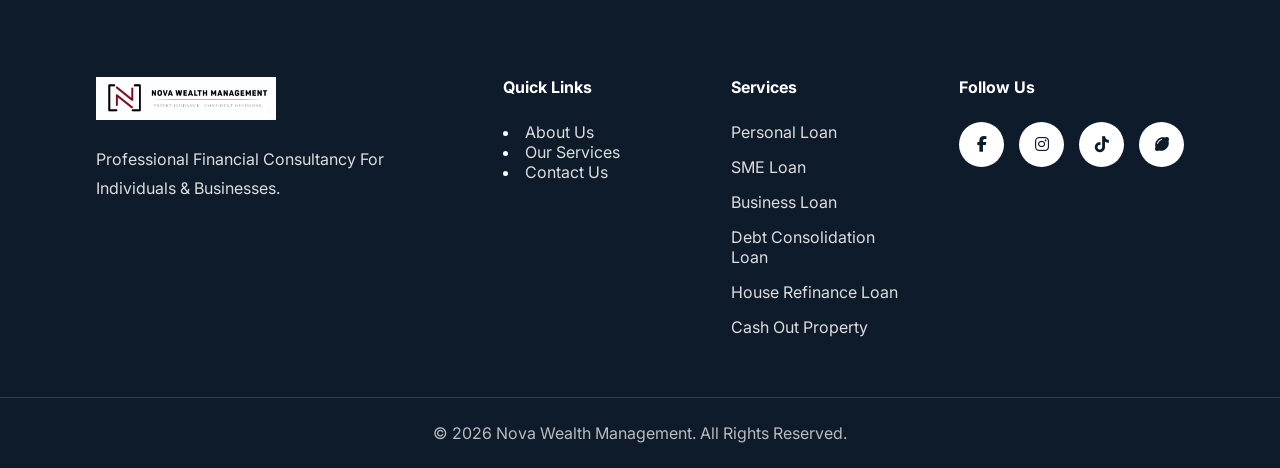
==== commit 8aa6d21b: "update mobile" ====
--- a/index.html
+++ b/index.html
@@ -47,6 +47,10 @@
             <img src="images/logo.png" alt="Nova Wealth Management">
 
         </a>
+		
+		<div class="menu-toggle">
+			<i class="fa-solid fa-bars"></i>
+		</div>
 
         <nav>
 
@@ -91,6 +95,8 @@
 
 </header>
 
+<div class="menu-overlay"></div>
+
 <!-- ===========================================
 HERO
 =========================================== -->
--- a/css/style.css
+++ b/css/style.css
@@ -3422,4 +3422,1152 @@
 
 }
 
+}
+
+/*==================================================
+HOME PAGE RESPONSIVE
+==================================================*/
+
+@media (max-width:991px){
+
+    section{
+        padding:80px 0;
+    }
+
+    .container{
+        width:90%;
+    }
+
+    /* ---------- Hero ---------- */
+
+    .hero{
+        padding-top:110px;
+    }
+
+    .hero-wrapper{
+        grid-template-columns:1fr;
+        gap:45px;
+    }
+
+    .hero-left{
+        order:2;
+        text-align:center;
+    }
+
+    .hero-right{
+        order:1;
+        justify-content:center;
+    }
+
+    .hero-right img{
+        width:100%;
+        max-width:420px;
+        height:500px;
+        margin:auto;
+    }
+
+    .hero p{
+        margin:25px auto 0;
+    }
+
+    .hero-buttons{
+        justify-content:center;
+        flex-wrap:wrap;
+    }
+
+    .hero-highlights{
+        justify-content:center;
+        flex-wrap:wrap;
+    }
+
+    /* ---------- Mission ---------- */
+
+    .foundation-layout{
+        grid-template-columns:1fr;
+        gap:40px;
+    }
+
+    .foundation-image{
+        position:relative;
+        top:0;
+    }
+
+    .foundation-image img{
+        height:420px;
+    }
+
+    .foundation-right{
+        grid-template-columns:1fr;
+    }
+
+    /* ---------- Why Choose ---------- */
+
+    .why-grid{
+        grid-template-columns:repeat(2,1fr);
+    }
+
+    /* ---------- Process ---------- */
+
+    .process-wrapper{
+        grid-template-columns:repeat(2,1fr);
+    }
+
+    .process-wrapper::before{
+        display:none;
+    }
+
+    /* ---------- Services ---------- */
+
+    .services-grid{
+        grid-template-columns:1fr;
+    }
+
+    .service-card{
+        min-height:280px;
+    }
+
+    /* ---------- Testimonials ---------- */
+
+    .testimonial-grid{
+        grid-template-columns:1fr;
+    }
+
+    /* ---------- Contact ---------- */
+
+    .contact-wrapper{
+        grid-template-columns:1fr;
+        gap:50px;
+    }
+
+    /* ---------- Footer ---------- */
+
+    .footer-wrapper{
+        grid-template-columns:1fr 1fr;
+    }
+
+}
+
+
+/*==================================================
+TABLET
+==================================================*/
+
+@media (max-width:768px){
+
+    .section-heading{
+        margin-bottom:50px;
+    }
+
+    .section-heading h2{
+        font-size:36px;
+    }
+
+    .section-heading p{
+        font-size:15px;
+    }
+
+    .hero h1{
+        font-size:42px;
+    }
+
+    .hero p{
+        font-size:16px;
+    }
+
+    .hero-right img{
+        height:420px;
+        max-width:340px;
+    }
+
+    .hero-buttons{
+        flex-direction:column;
+        width:100%;
+    }
+
+    .hero-buttons .btn-primary,
+	.hero-buttons .btn-secondary{
+    width:100%;
+}
+
+    .hero-highlights{
+        flex-direction:column;
+        align-items:center;
+        gap:18px;
+    }
+
+    .highlight{
+        justify-content:center;
+    }
+
+    .foundation-card{
+        padding:30px;
+    }
+
+    .foundation-content h3{
+        font-size:26px;
+    }
+
+    .valueSwiper{
+        padding:10px 0 60px;
+    }
+
+    .swiper-button-next,
+    .swiper-button-prev{
+        display:none;
+    }
+
+    .why-grid{
+        grid-template-columns:1fr;
+    }
+
+    .why-card{
+        padding:30px;
+    }
+
+    .process-wrapper{
+        grid-template-columns:1fr;
+        gap:35px;
+    }
+
+    .service-overlay h3{
+        font-size:26px;
+    }
+
+    .testimonial-card{
+        padding:30px;
+    }
+
+    .contact-info{
+        text-align:center;
+    }
+
+    .contact-item{
+        justify-content:center;
+    }
+
+    .footer-wrapper{
+        grid-template-columns:1fr;
+        text-align:center;
+    }
+
+    .footer-logo img{
+        margin:0 auto 20px;
+    }
+
+    .footer-links ul{
+        align-items:center;
+    }
+
+    .social-links{
+        justify-content:center;
+    }
+
+}
+
+
+/*==================================================
+PHONE
+==================================================*/
+
+@media (max-width:480px){
+
+    section{
+        padding:65px 0;
+    }
+
+    .container{
+        width:92%;
+    }
+
+    .hero{
+        padding-top:95px;
+    }
+
+    .hero h1{
+        font-size:34px;
+        line-height:1.2;
+    }
+
+    .hero p{
+        font-size:15px;
+    }
+
+    .hero-right img{
+        max-width:280px;
+        height:360px;
+        border-radius:20px;
+    }
+
+    .hero-tag{
+        font-size:12px;
+        padding:8px 16px;
+    }
+
+    .section-heading h2{
+        font-size:30px;
+    }
+
+    .section-heading span{
+        font-size:13px;
+        letter-spacing:2px;
+    }
+
+    .foundation-image img{
+        height:280px;
+    }
+
+    .foundation-content h3{
+        font-size:22px;
+    }
+
+    .value-card{
+        padding:28px;
+        min-height:auto;
+    }
+
+    .why-card,
+    .testimonial-card,
+    .faq-item{
+        padding:25px;
+    }
+
+    .service-card{
+        padding:28px;
+    }
+
+    .service-card img{
+        width:110px;
+        height:110px;
+    }
+
+}
+
+@media (max-width:768px){
+
+    .copyright{
+
+        font-size:13px;
+        padding:18px 0;
+
+    }
+
+}
+
+/*==================================================
+ABOUT PAGE RESPONSIVE
+==================================================*/
+
+@media (max-width:991px){
+
+    /* ---------- About Hero ---------- */
+
+    .about-hero{
+
+        padding:120px 0 70px;
+
+    }
+
+    .about-hero h1{
+
+        font-size:52px;
+
+    }
+
+    .about-hero p{
+
+        max-width:90%;
+
+    }
+
+    /* ---------- Story ---------- */
+
+    .story-wrapper{
+
+        grid-template-columns:1fr;
+        gap:50px;
+
+    }
+
+    .story-image{
+
+        order:1;
+
+    }
+
+    .story-content{
+
+        order:2;
+        text-align:center;
+
+    }
+
+    .story-image img{
+
+        height:420px;
+
+    }
+
+    /* ---------- Achievement ---------- */
+
+    .achievement-grid{
+
+        grid-template-columns:repeat(2,1fr);
+
+    }
+
+}
+
+@media (max-width:768px){
+
+    /* ---------- About Hero ---------- */
+
+    .about-hero{
+
+        padding:100px 0 60px;
+
+    }
+
+    .about-hero h1{
+
+        font-size:40px;
+        line-height:1.2;
+
+    }
+
+    .about-hero p{
+
+        font-size:15px;
+
+    }
+
+    /* ---------- Story ---------- */
+
+    .story-image img{
+
+        height:320px;
+        border-radius:20px;
+
+    }
+
+    .story-content h2{
+
+        font-size:34px;
+
+    }
+
+    .story-content p{
+
+        font-size:15px;
+
+    }
+
+    /* ---------- Achievement ---------- */
+
+    .achievement-grid{
+
+        grid-template-columns:1fr;
+
+    }
+
+    .achievement-card{
+
+        padding:35px 25px;
+
+    }
+
+    .achievement-card h3{
+
+        font-size:38px;
+
+    }
+
+    
+
+    /* ---------- CTA ---------- */
+
+    .about-cta{
+
+        padding:70px 0;
+
+    }
+
+    .about-cta h2{
+
+        font-size:30px;
+
+    }
+
+}
+
+@media (max-width:480px){
+
+    .about-hero h1{
+
+        font-size:34px;
+
+    }
+
+    .story-image img{
+
+        height:260px;
+
+    }
+
+    .story-content h2{
+
+        font-size:28px;
+
+    }
+
+    .achievement-card{
+
+        padding:30px 22px;
+
+    }
+
+    .achievement-card h3{
+
+        font-size:34px;
+
+    }
+
+/*==================================================
+ABOUT TIMELINE - MOBILE REDESIGN
+==================================================*/
+
+@media (max-width:768px){
+
+    .approach{
+
+        background:#F8F9FB;
+
+    }
+
+    /* 隐藏中间时间轴 */
+
+    .approach-list::before{
+
+        display:none;
+
+    }
+
+    /* 卡片之间距离 */
+
+    .approach-list{
+
+        gap:22px;
+        margin-top:50px;
+
+    }
+
+    /* 每张卡 */
+
+    .approach-item{
+
+        width:100%;
+        align-self:stretch !important;
+
+        padding:32px 28px;
+
+        border-radius:22px;
+
+        background:#fff;
+
+        border:1px solid #E9EDF3;
+
+        box-shadow:0 12px 35px rgba(13,27,42,.06);
+
+        transition:.35s;
+
+    }
+
+    /* Hover */
+
+    .approach-item:hover{
+
+        transform:translateY(-5px);
+
+        box-shadow:0 18px 40px rgba(13,27,42,.12);
+
+    }
+
+    /* 隐藏时间轴圆点 */
+
+    .approach-item::after{
+
+        display:none;
+
+    }
+
+    /* 顶部酒红线 */
+
+    .approach-item::before{
+
+        left:28px;
+        width:70px;
+        height:4px;
+
+    }
+
+    /* 大编号 */
+
+    .approach-item span{
+
+        right:24px;
+        top:18px;
+
+        font-size:68px;
+
+        opacity:.05;
+
+    }
+
+    /* 标题 */
+
+    .approach-item h3{
+
+        font-size:24px;
+
+        margin-bottom:14px;
+
+        line-height:1.3;
+
+    }
+
+    /* 内容 */
+
+    .approach-item p{
+
+        font-size:15px;
+
+        line-height:1.9;
+
+        color:#666;
+
+    }
+
+}
+
+/*==================================================
+SERVICE PAGE RESPONSIVE
+==================================================*/
+
+@media (max-width:991px){
+
+    .service-hero{
+
+        padding:120px 0 70px;
+
+    }
+
+    .service-hero h1{
+
+        font-size:52px;
+
+    }
+
+    .service-hero h3{
+
+        font-size:24px;
+
+    }
+
+    .service-hero p{
+
+        max-width:90%;
+
+    }
+
+}
+
+@media (max-width:991px){
+
+    .service-info-wrapper{
+
+        grid-template-columns:1fr;
+
+        gap:45px;
+
+    }
+
+    .service-intro{
+
+        position:relati
+		
+		@media (max-width:768px){
+
+    .service-highlight{
+
+        padding:32px;
+
+        border-radius:22px;
+
+    }
+
+    .service-highlight h2{
+
+        font-size:30px;
+
+        margin-bottom:28px;
+
+    }
+
+}ve;
+
+        top:0;
+
+    }
+
+}
+
+@media (max-width:768px){
+
+    .highlight-item{
+
+        padding:22px 0;
+
+    }
+
+    .highlight-item h3{
+
+        font-size:22px;
+
+    }
+
+    .highlight-item p{
+
+        font-size:15px;
+
+        line-height:1.8;
+
+    }
+
+}
+
+@media (max-width:768px){
+
+    .service-cta{
+
+        padding:70px 0;
+
+    }
+
+    .service-cta h2{
+
+        font-size:32px;
+
+    }
+
+    .service-cta p{
+
+        font-size:15px;
+
+    }
+
+}
+
+@media (max-width:480px){
+
+    .service-hero{
+
+        padding:100px 0 60px;
+
+    }
+
+    .service-hero h1{
+
+        font-size:34px;
+
+    }
+
+    .service-highlight{
+
+        padding:25px;
+
+    }
+
+    .service-highlight h2{
+
+        font-size:26px;
+
+    }
+
+    .highlight-item h3{
+
+        font-size:20px;
+
+    }
+
+}
+
+/*==================================================
+CONTACT PAGE RESPONSIVE
+==================================================*/
+
+@media (max-width:991px){
+
+    .contact-hero{
+
+        padding:120px 0 70px;
+
+    }
+
+    .contact-hero h1{
+
+        font-size:50px;
+
+    }
+
+    .contact-hero p{
+
+        max-width:90%;
+
+    }
+
+}
+
+@media (max-width:768px){
+
+    .contact-form{
+
+        padding:35px 25px;
+
+        border-radius:20px;
+
+    }
+
+    .contact-heading{
+
+        margin-bottom:40px;
+
+    }
+
+    .contact-heading h1{
+
+        font-size:38px;
+
+    }
+
+    .contact-heading p{
+
+        font-size:15px;
+
+    }
+
+}
+
+@media (max-width:768px){
+
+    .form-section{
+
+        margin-bottom:40px;
+
+    }
+
+    .form-section h2{
+
+        font-size:24px;
+
+        margin-bottom:22px;
+
+    }
+
+}
+
+@media (max-width:768px){
+
+    .form-group label{
+
+        font-size:15px;
+
+    }
+
+    .form-group input,
+    .form-group select,
+    .form-group textarea{
+
+        padding:14px 16px;
+
+        font-size:15px;
+
+    }
+
+}
+
+@media (max-width:768px){
+
+    .privacy-box{
+
+        padding:20px;
+
+        margin:35px 0;
+
+    }
+
+    .checkbox{
+
+        gap:12px;
+
+    }
+
+    .checkbox span{
+
+        font-size:14px;
+
+        line-height:1.7;
+
+    }
+
+}
+
+@media (max-width:768px){
+
+    .submit-area{
+
+        justify-content:center;
+
+    }
+
+    .submit-area .btn-primary{
+
+        width:100%;
+
+    }
+
+}
+
+@media (max-width:768px){
+
+    .policy-content{
+
+        width:94%;
+
+        padding:28px 22px;
+
+        border-radius:18px;
+
+    }
+
+    .close-policy{
+
+        top:16px;
+
+        right:18px;
+
+        font-size:24px;
+
+    }
+
+}
+
+@media (max-width:480px){
+
+    .contact-hero{
+
+        padding:100px 0 60px;
+
+    }
+
+    .contact-hero h1{
+
+        font-size:34px;
+
+    }
+
+    .contact-form{
+
+        padding:25px 20px;
+
+    }
+
+    .form-section h2{
+
+        font-size:22px;
+
+    }
+
+}
+/*==================================================
+HAMBURGER MENU
+==================================================*/
+
+.menu-toggle{
+
+    display:none;
+    font-size:26px;
+    cursor:pointer;
+    color:#0D1B2A;
+    z-index:1002;
+
+}
+
+.menu-overlay{
+
+    position:fixed;
+    inset:0;
+
+   background:rgba(13,27,42,.65);
+
+    backdrop-filter:blur(6px);
+
+    opacity:0;
+
+    visibility:hidden;
+
+    transition:.35s;
+
+    z-index:998;
+
+}
+
+.menu-overlay.active{
+
+    opacity:1;
+    visibility:visible;
+
+}
+
+@media(max-width:768px){
+
+    /* Hide desktop button */
+
+    .navbar .btn-primary{
+
+        display:none;
+
+    }
+
+    /* Show hamburger */
+
+    .menu-toggle{
+
+    color:#0D1B2A;
+
+    font-size:28px;
+
+    transition:.3s;
+
+}
+
+    /* Navbar */
+
+    .nav-container{
+
+        height:70px;
+
+    }
+
+    .logo img{
+
+        height:42px;
+
+    }
+
+    /* Mobile Menu */
+
+    nav{
+
+    display:flex;
+
+    position:fixed;
+
+    top:0;
+    right:-100%;
+
+    width:300px;
+    max-width:85%;
+
+    height:100vh;
+
+    background:#0D1B2A;
+
+    transition:.4s ease;
+
+    z-index:999;
+
+    justify-content:flex-start;
+
+    align-items:flex-start;
+
+    padding:95px 35px;
+
+    box-shadow:-15px 0 45px rgba(0,0,0,.25);
+
+}
+
+    nav.active{
+
+        right:0;
+
+    }
+
+    nav ul{
+
+        width:100%;
+
+        display:flex;
+
+        flex-direction:column;
+
+        gap:28px;
+
+        align-items:flex-start;
+
+    }
+
+    nav li{
+
+        width:100%;
+
+    }
+
+    nav a{
+
+    display:block;
+
+    width:100%;
+
+    color:white;
+
+    font-size:17px;
+
+    font-weight:600;
+
+    transition:.3s;
+
+}
+
+nav a:hover{
+
+    color:#B22234;
+
+    padding-left:10px;
+
+}
+
+nav li{
+
+    width:100%;
+
+    border-bottom:1px solid rgba(255,255,255,.08);
+
+    padding-bottom:18px;
+
+}
+nav::before{
+
+    content:"";
+
+    position:absolute;
+
+    top:0;
+    left:0;
+
+    width:100%;
+    height:4px;
+
+    background:#7B0D1E;
+
+}
+
 }
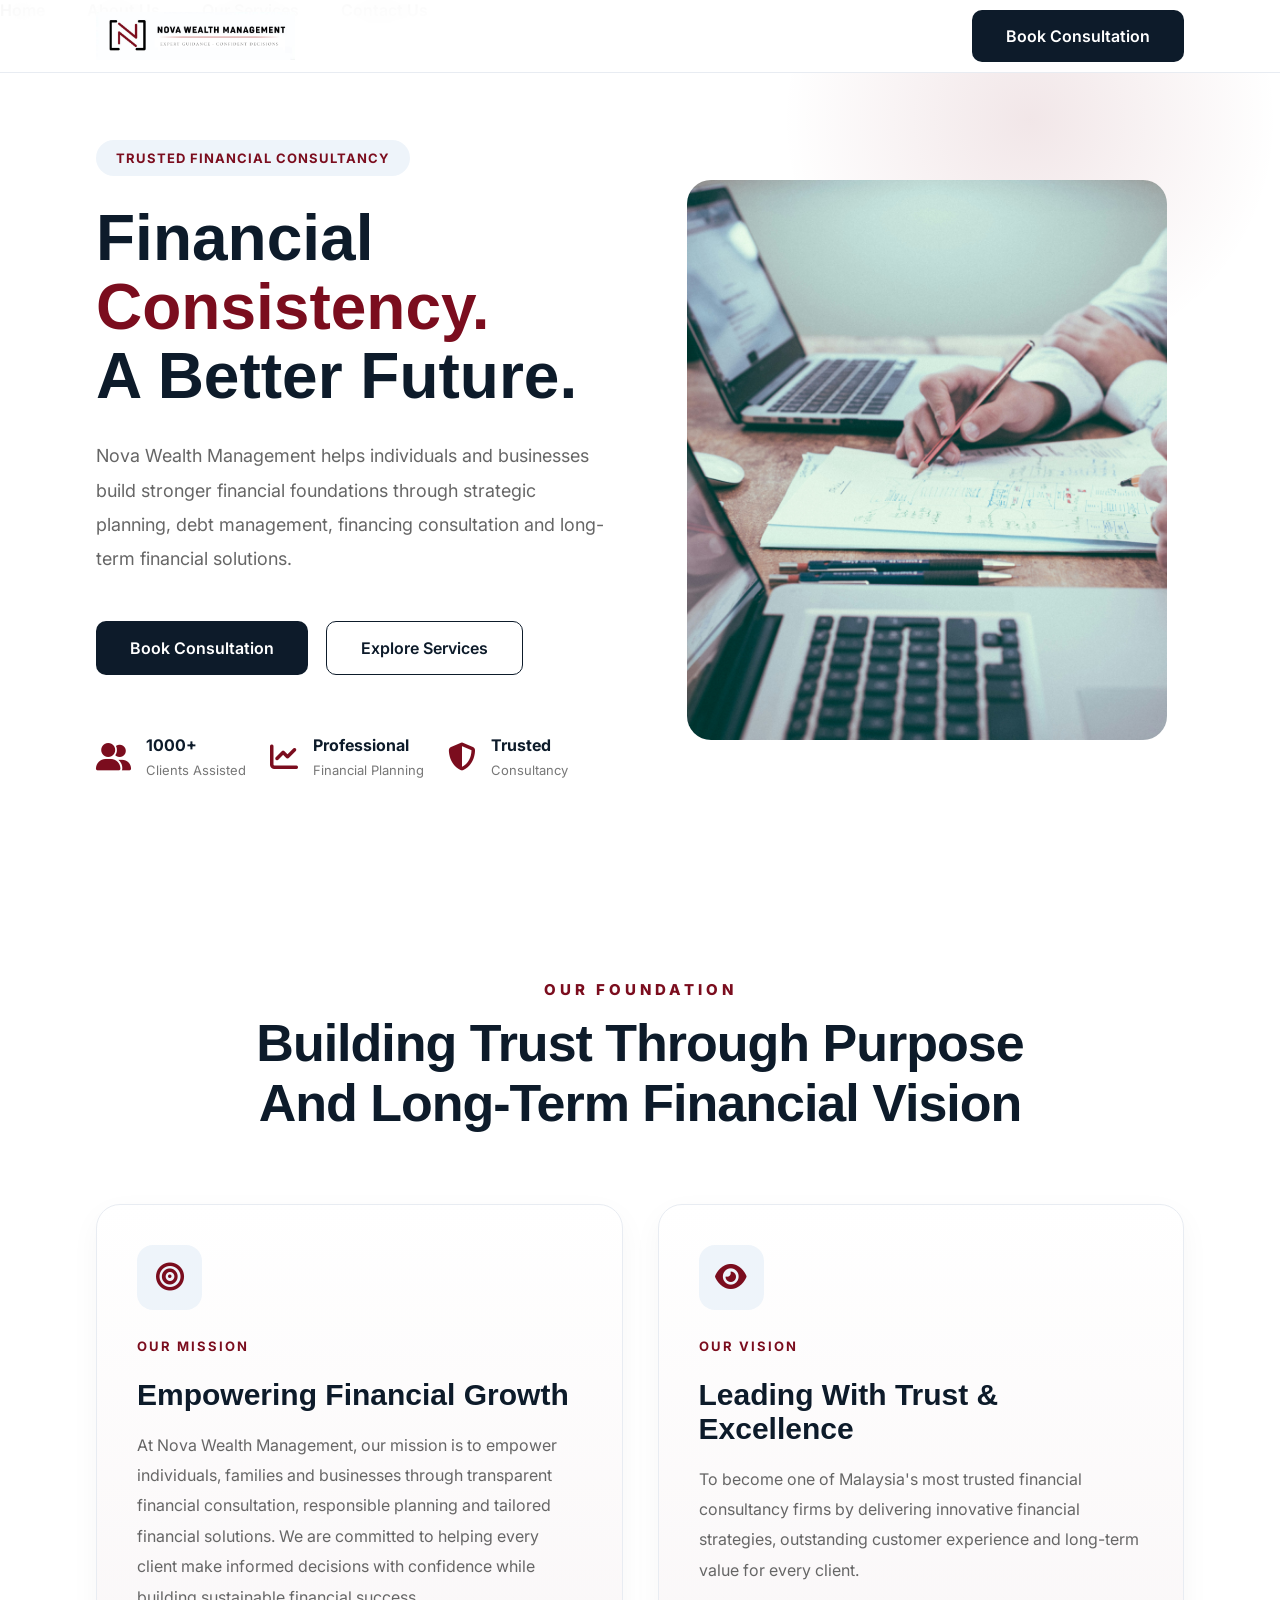
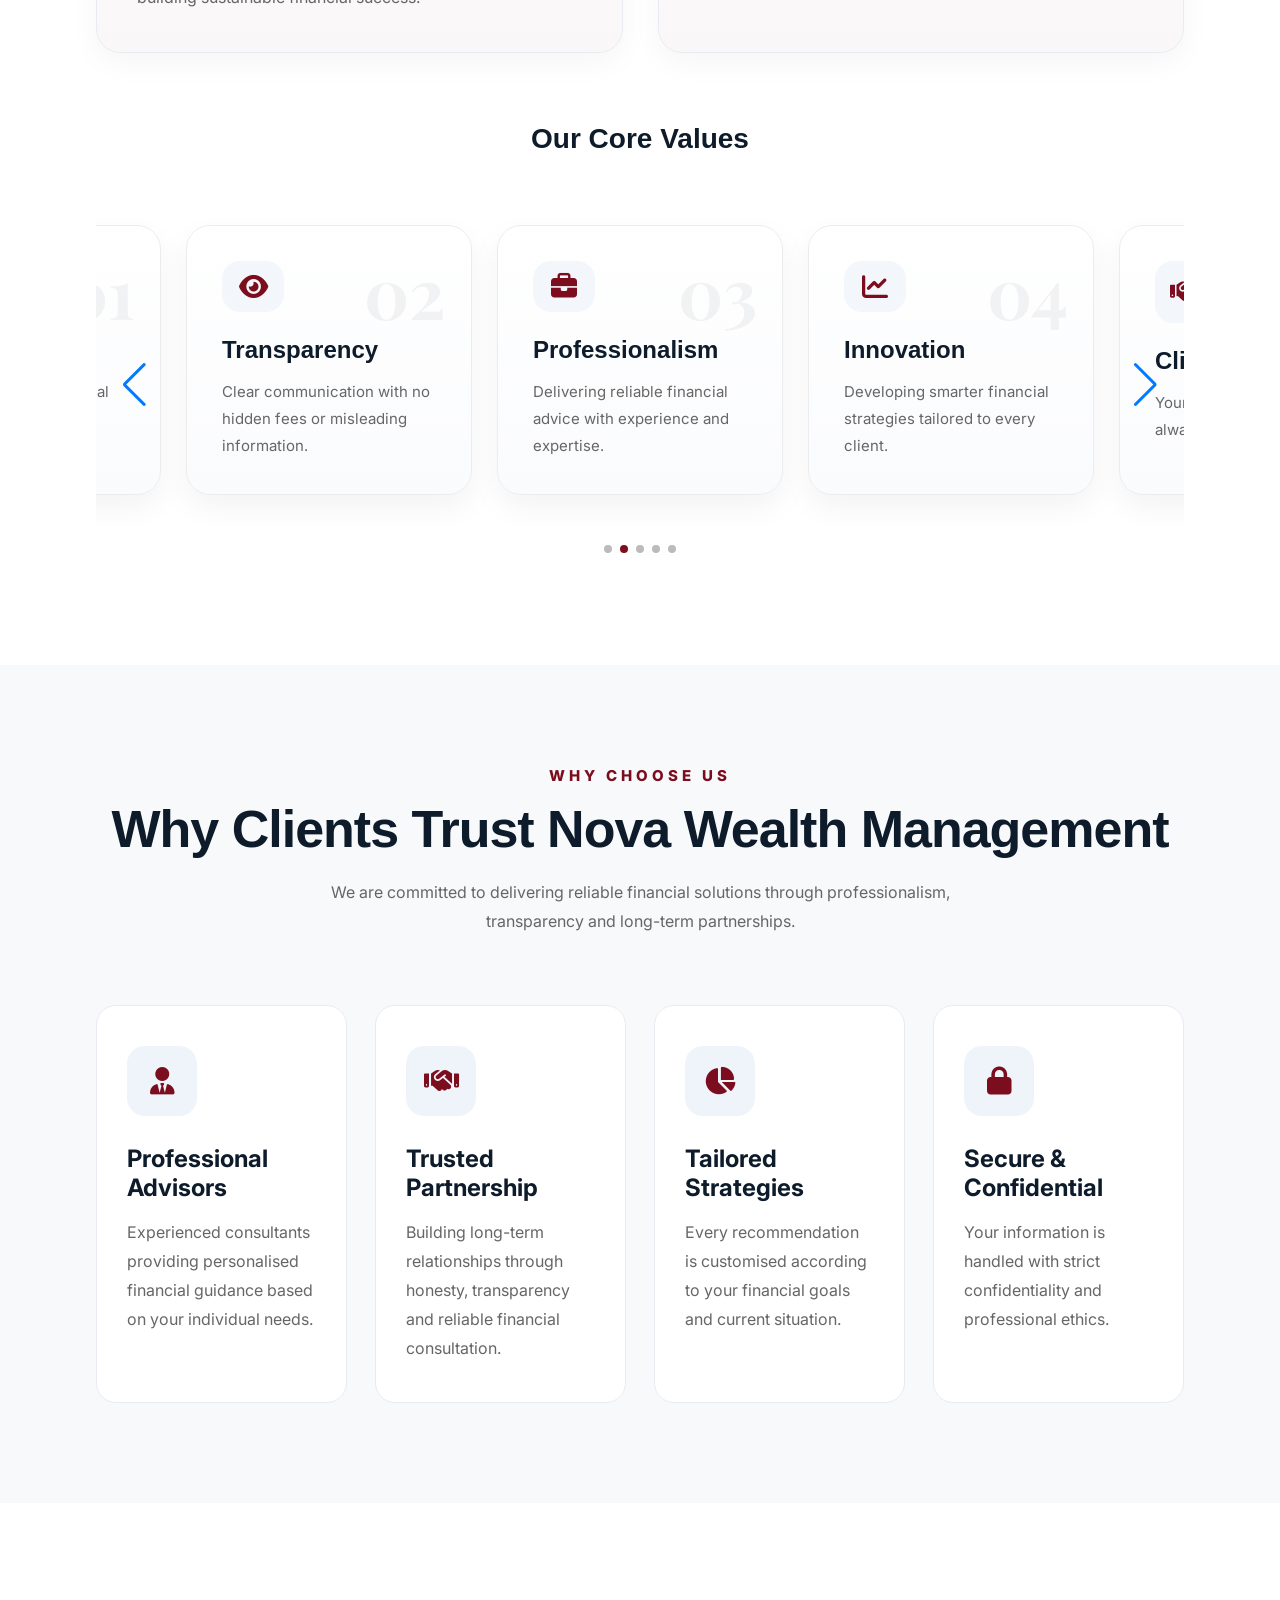
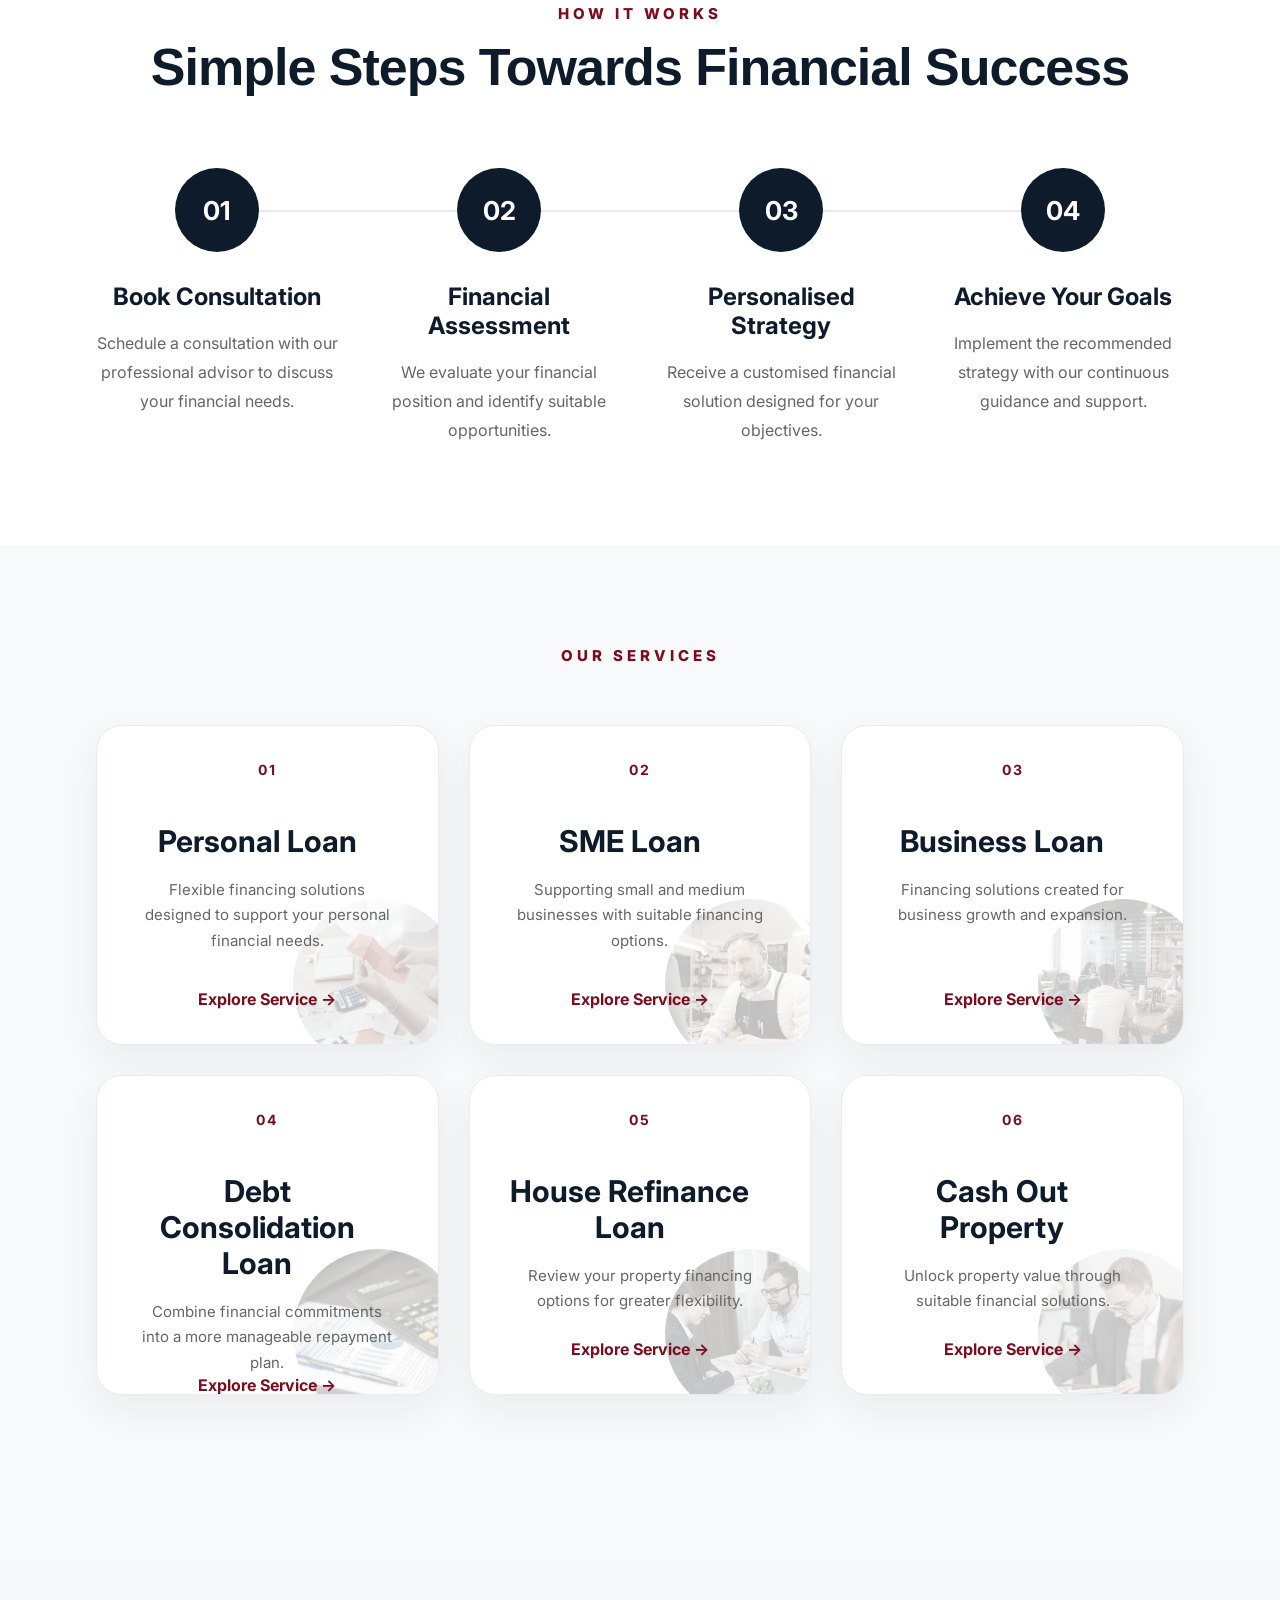
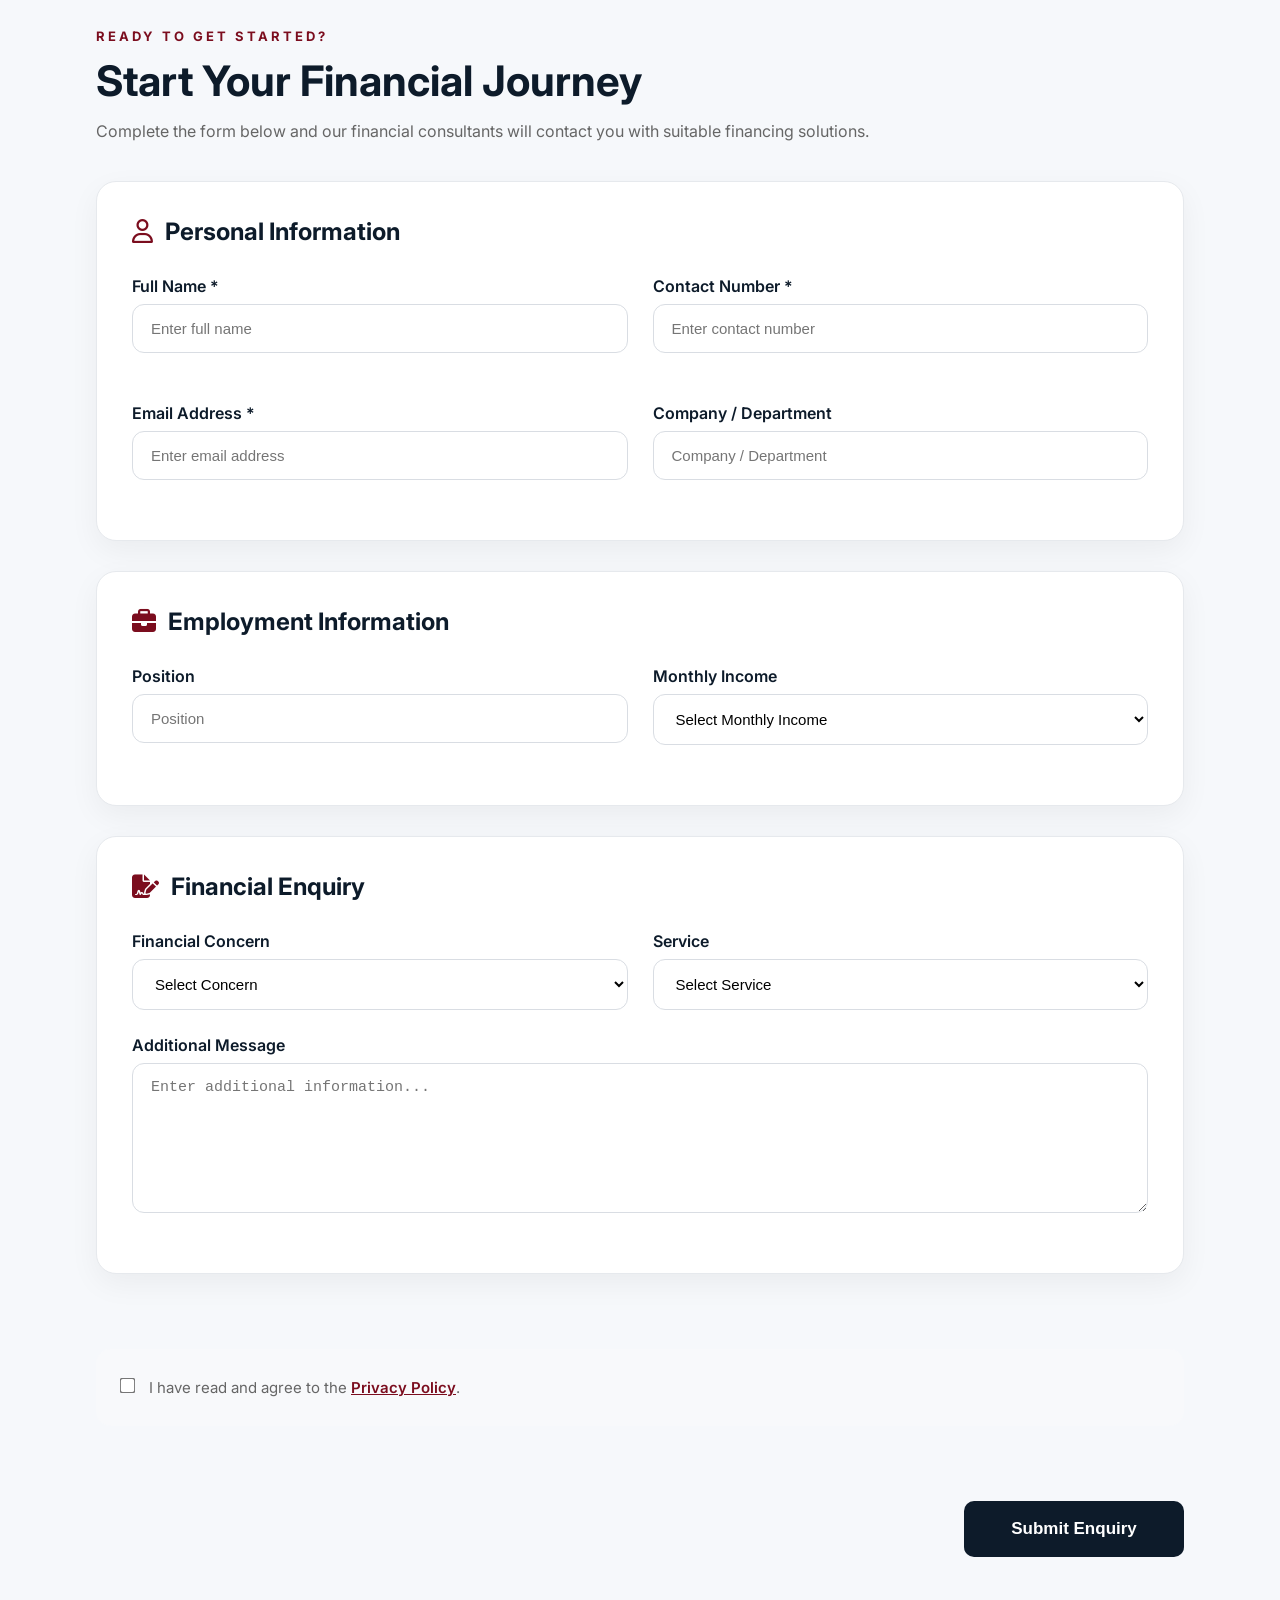
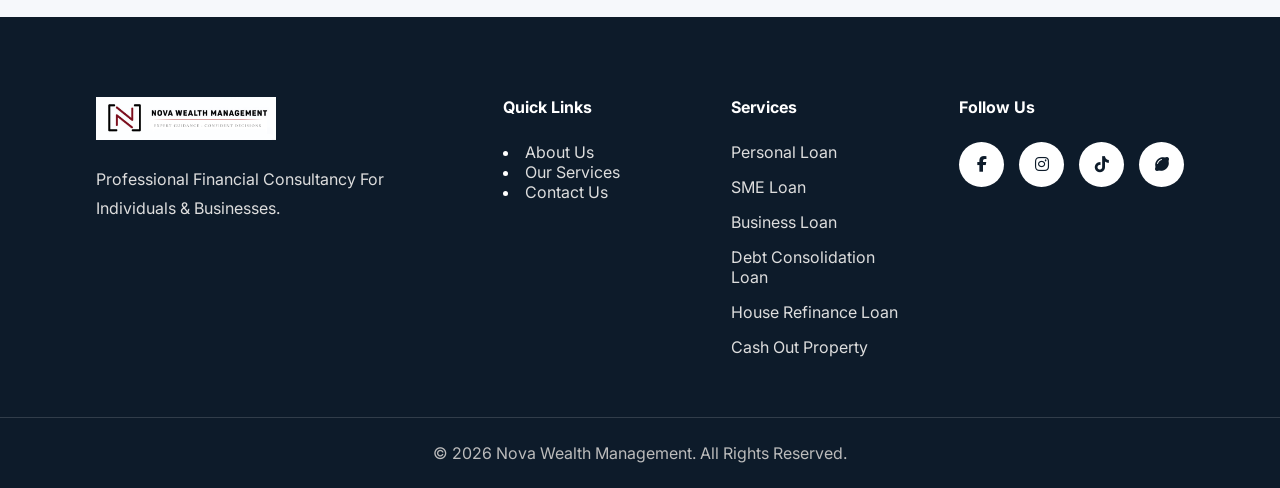
==== commit 540164dc: "Update index.html" ====
--- a/index.html
+++ b/index.html
@@ -52,7 +52,17 @@
 			<i class="fa-solid fa-bars"></i>
 		</div>
 
-        <nav>
+        
+
+        <a href="contact.html" class="btn-primary">
+Book Consultation
+</a>
+
+    </div>
+
+</header>
+
+<nav>
 
 <ul>
 
@@ -87,14 +97,6 @@
 
 </nav>
 
-        <a href="contact.html" class="btn-primary">
-Book Consultation
-</a>
-
-    </div>
-
-</header>
-
 <div class="menu-overlay"></div>
 
 <!-- ===========================================
--- a/css/style.css
+++ b/css/style.css
@@ -239,19 +239,21 @@
     border-bottom:1px solid var(--border);
 
     z-index:999;
-
-}
-
-.nav-container{
-
+	
+    overflow:hidden;
+
+}
+
+    .nav-container{
     display:flex;
-
     justify-content:space-between;
-
     align-items:center;
 
-    height:64px;
-
+    height:72px;
+
+    position:relative;
+
+    overflow:hidden;
 }
 
 .logo img{
@@ -321,14 +323,9 @@
 ==========================*/
 
 .hero{
-
     position:relative;
-
-    overflow:visible;
-
+    overflow:hidden;
     padding-top:120px;
-
-
 }
 
 .hero::before{
@@ -347,7 +344,7 @@
 
     top:-150px;
 
-    right:-120px;
+    right:0px;
 
     animation:moveGlow 8s ease-in-out infinite;
 
@@ -1675,189 +1672,6 @@
     padding:25px 0;
 
     color:#bbb;
-
-}
-
-/*==================================================
-RESPONSIVE
-==================================================*/
-
-@media (max-width:1200px){
-
-.foundation-layout,
-.contact-wrapper{
-
-grid-template-columns:1fr;
-
-}
-
-.foundation-image{
-
-position:static;
-
-}
-
-.footer-wrapper{
-
-grid-template-columns:1fr 1fr;
-
-}
-
-}
-
-
-@media (max-width:992px){
-
-nav{
-
-display:none;
-
-}
-
-.hero h1{
-
-font-size:56px;
-
-}
-
-.section-heading h2{
-
-font-size:42px;
-
-}
-
-.why-grid{
-
-grid-template-columns:repeat(2,1fr);
-
-}
-
-.process-wrapper{
-
-grid-template-columns:repeat(2,1fr);
-
-}
-
-.testimonial-grid{
-
-grid-template-columns:1fr;
-
-}
-
-.footer-wrapper{
-
-grid-template-columns:1fr;
-
-}
-
-}
-
-@media (max-width:768px){
-
-.hero{
-
-    position:relative;
-
-    overflow:visible;
-
-}
-
-.hero-buttons{
-
-flex-direction:column;
-
-}
-
-.hero-highlights{
-
-flex-direction:column;
-
-gap:20px;
-
-}
-
-.why-grid{
-
-grid-template-columns:1fr;
-
-}
-
-.process-wrapper{
-
-grid-template-columns:1fr;
-
-}
-
-.contact-wrapper{
-
-grid-template-columns:1fr;
-
-}
-
-.section-heading h2{
-
-font-size:36px;
-
-}
-
-.hero h1{
-
-font-size:46px;
-
-}
-
-}
-
-@media (max-width:576px){
-
-.container{
-
-width:92%;
-
-}
-
-.hero h1{
-
-font-size:38px;
-
-}
-
-.btn-primary,
-.btn-secondary{
-
-width:100%;
-
-}
-
-.hero-right img{
-
-border-radius:18px;
-
-}
-
-}
-
-.swiper-button-next,
-.swiper-button-prev{
-
-    width:52px;
-
-    height:52px;
-
-    border-radius:50%;
-
-    background:#fff;
-
-    box-shadow:0 10px 25px rgba(0,0,0,.08);
-
-}
-
-.swiper-button-next::after,
-.swiper-button-prev::after{
-
-    font-size:18px;
-
-    font-weight:bold;
 
 }
 
@@ -3425,9 +3239,17 @@
 }
 
 /*==================================================
-HOME PAGE RESPONSIVE
+RESPONSIVE
 ==================================================*/
 
+/*====================
+1200px
+====================*/
+
+
+/*====================
+992px
+====================*/
 @media (max-width:991px){
 
     section{
@@ -3545,13 +3367,127 @@
         grid-template-columns:1fr 1fr;
     }
 
-}
-
-
-/*==================================================
-TABLET
-==================================================*/
-
+    /* ---------- About Hero ---------- */
+
+    .about-hero{
+
+        padding:120px 0 70px;
+
+    }
+
+    .about-hero h1{
+
+        font-size:52px;
+
+    }
+
+    .about-hero p{
+
+        max-width:90%;
+
+    }
+
+    /* ---------- Story ---------- */
+
+    .story-wrapper{
+
+        grid-template-columns:1fr;
+        gap:50px;
+
+    }
+
+    .story-image{
+
+        order:1;
+
+    }
+
+    .story-content{
+
+        order:2;
+        text-align:center;
+
+    }
+
+    .story-image img{
+
+        height:420px;
+
+    }
+
+    /* ---------- Achievement ---------- */
+
+    .achievement-grid{
+
+        grid-template-columns:repeat(2,1fr);
+
+    }
+
+    .service-hero{
+
+        padding:120px 0 70px;
+
+    }
+
+    .service-hero h1{
+
+        font-size:52px;
+
+    }
+
+    .service-hero h3{
+
+        font-size:24px;
+
+    }
+
+    .service-hero p{
+
+        max-width:90%;
+
+    }
+
+
+    .service-info-wrapper{
+
+        grid-template-columns:1fr;
+
+        gap:45px;
+
+    }
+
+    .service-intro{
+
+    position:relative;
+
+    top:0;
+
+	}
+
+
+    .contact-hero{
+
+        padding:120px 0 70px;
+
+    }
+
+    .contact-hero h1{
+
+        font-size:50px;
+
+    }
+
+    .contact-hero p{
+
+        max-width:90%;
+
+    }
+
+}
+
+/*====================
+768px
+====================*/
 @media (max-width:768px){
 
     .section-heading{
@@ -3587,7 +3523,7 @@
     .hero-buttons .btn-primary,
 	.hero-buttons .btn-secondary{
     width:100%;
-}
+	}
 
     .hero-highlights{
         flex-direction:column;
@@ -3661,14 +3597,361 @@
     .social-links{
         justify-content:center;
     }
-
-}
-
-
-/*==================================================
-PHONE
-==================================================*/
-
+	
+    /* ---------- About Hero ---------- */
+
+    .about-hero{
+
+        padding:100px 0 60px;
+
+    }
+
+    .about-hero h1{
+
+        font-size:40px;
+        line-height:1.2;
+
+    }
+
+    .about-hero p{
+
+        font-size:15px;
+
+    }
+
+    /* ---------- Story ---------- */
+
+    .story-image img{
+
+        height:320px;
+        border-radius:20px;
+
+    }
+
+    .story-content h2{
+
+        font-size:34px;
+
+    }
+
+    .story-content p{
+
+        font-size:15px;
+
+    }
+
+    /* ---------- Achievement ---------- */
+
+    .achievement-grid{
+
+        grid-template-columns:1fr;
+
+    }
+
+    .achievement-card{
+
+        padding:35px 25px;
+
+    }
+
+    .achievement-card h3{
+
+        font-size:38px;
+
+    }
+
+    
+
+    /* ---------- CTA ---------- */
+
+    .about-cta{
+
+        padding:70px 0;
+
+    }
+
+    .about-cta h2{
+
+        font-size:30px;
+
+    }
+
+    .approach{
+
+        background:#F8F9FB;
+
+    }
+
+    /* 隐藏中间时间轴 */
+
+    .approach-list::before{
+
+        display:none;
+
+    }
+
+    /* 卡片之间距离 */
+
+    .approach-list{
+
+        gap:22px;
+        margin-top:50px;
+
+    }
+
+    /* 每张卡 */
+
+    .approach-item{
+
+        width:100%;
+        align-self:stretch !important;
+
+        padding:32px 28px;
+
+        border-radius:22px;
+
+        background:#fff;
+
+        border:1px solid #E9EDF3;
+
+        box-shadow:0 12px 35px rgba(13,27,42,.06);
+
+        transition:.35s;
+
+    }
+
+    /* Hover */
+
+    .approach-item:hover{
+
+        transform:translateY(-5px);
+
+        box-shadow:0 18px 40px rgba(13,27,42,.12);
+
+    }
+
+    /* 隐藏时间轴圆点 */
+
+    .approach-item::after{
+
+        display:none;
+
+    }
+
+    /* 顶部酒红线 */
+
+    .approach-item::before{
+
+        left:28px;
+        width:70px;
+        height:4px;
+
+    }
+
+    /* 大编号 */
+
+    .approach-item span{
+
+        right:24px;
+        top:18px;
+
+        font-size:68px;
+
+        opacity:.05;
+
+    }
+
+    /* 标题 */
+
+    .approach-item h3{
+
+        font-size:24px;
+
+        margin-bottom:14px;
+
+        line-height:1.3;
+
+    }
+
+    /* 内容 */
+
+    .approach-item p{
+
+        font-size:15px;
+
+        line-height:1.9;
+
+        color:#666;
+
+    }
+
+    .highlight-item{
+
+        padding:22px 0;
+
+    }
+
+    .highlight-item h3{
+
+        font-size:22px;
+
+    }
+
+    .highlight-item p{
+
+        font-size:15px;
+
+        line-height:1.8;
+
+    }
+
+    .service-cta{
+
+        padding:70px 0;
+
+    }
+
+    .service-cta h2{
+
+        font-size:32px;
+
+    }
+
+    .service-cta p{
+
+        font-size:15px;
+
+    }
+
+    .copyright{
+
+        font-size:13px;
+        padding:18px 0;
+
+    }
+
+    .contact-form{
+
+        padding:35px 25px;
+
+        border-radius:20px;
+
+    }
+
+    .contact-heading{
+
+        margin-bottom:40px;
+
+    }
+
+    .contact-heading h1{
+
+        font-size:38px;
+
+    }
+
+    .contact-heading p{
+
+        font-size:15px;
+
+    }
+
+
+    .form-section{
+
+        margin-bottom:40px;
+
+    }
+
+    .form-section h2{
+
+        font-size:24px;
+
+        margin-bottom:22px;
+
+    }
+
+    .form-group label{
+
+        font-size:15px;
+
+    }
+
+    .form-group input,
+    .form-group select,
+    .form-group textarea{
+
+        padding:14px 16px;
+
+        font-size:15px;
+
+    }
+
+
+
+    .privacy-box{
+
+        padding:20px;
+
+        margin:35px 0;
+
+    }
+
+    .checkbox{
+
+        gap:12px;
+
+    }
+
+    .checkbox span{
+
+        font-size:14px;
+
+        line-height:1.7;
+
+    }
+
+
+
+    .submit-area{
+
+        justify-content:center;
+
+    }
+
+    .submit-area .btn-primary{
+
+        width:100%;
+
+    }
+
+
+
+    .policy-content{
+
+        width:94%;
+
+        padding:28px 22px;
+
+        border-radius:18px;
+
+    }
+
+    .close-policy{
+
+        top:16px;
+
+        right:18px;
+
+        font-size:24px;
+
+    }
+
+}
+
+/*====================
+480px
+====================*/
 @media (max-width:480px){
 
     section{
@@ -3694,7 +3977,7 @@
 
     .hero-right img{
         max-width:280px;
-        height:360px;
+        height:330px;
         border-radius:20px;
     }
 
@@ -3740,653 +4023,97 @@
         height:110px;
     }
 
-}
-
-@media (max-width:768px){
-
-    .copyright{
-
-        font-size:13px;
-        padding:18px 0;
-
-    }
-
-}
-
-/*==================================================
-ABOUT PAGE RESPONSIVE
-==================================================*/
-
-@media (max-width:991px){
-
-    /* ---------- About Hero ---------- */
-
-    .about-hero{
-
-        padding:120px 0 70px;
-
-    }
-
     .about-hero h1{
 
-        font-size:52px;
-
-    }
-
-    .about-hero p{
-
-        max-width:90%;
-
-    }
-
-    /* ---------- Story ---------- */
-
-    .story-wrapper{
-
-        grid-template-columns:1fr;
-        gap:50px;
-
-    }
-
-    .story-image{
-
-        order:1;
-
-    }
-
-    .story-content{
-
-        order:2;
-        text-align:center;
+        font-size:34px;
 
     }
 
     .story-image img{
 
-        height:420px;
-
-    }
-
-    /* ---------- Achievement ---------- */
-
-    .achievement-grid{
-
-        grid-template-columns:repeat(2,1fr);
-
-    }
-
-}
-
-@media (max-width:768px){
-
-    /* ---------- About Hero ---------- */
-
-    .about-hero{
+        height:260px;
+
+    }
+
+    .story-content h2{
+
+        font-size:28px;
+
+    }
+
+    .achievement-card{
+
+        padding:30px 22px;
+
+    }
+
+    .achievement-card h3{
+
+        font-size:34px;
+
+    }
+
+    .service-hero{
 
         padding:100px 0 60px;
 
     }
 
-    .about-hero h1{
-
-        font-size:40px;
-        line-height:1.2;
-
-    }
-
-    .about-hero p{
-
-        font-size:15px;
-
-    }
-
-    /* ---------- Story ---------- */
-
-    .story-image img{
-
-        height:320px;
-        border-radius:20px;
-
-    }
-
-    .story-content h2{
+    .service-hero h1{
 
         font-size:34px;
 
     }
 
-    .story-content p{
-
-        font-size:15px;
-
-    }
-
-    /* ---------- Achievement ---------- */
-
-    .achievement-grid{
-
-        grid-template-columns:1fr;
-
-    }
-
-    .achievement-card{
-
-        padding:35px 25px;
-
-    }
-
-    .achievement-card h3{
-
-        font-size:38px;
-
-    }
-
-    
-
-    /* ---------- CTA ---------- */
-
-    .about-cta{
-
-        padding:70px 0;
-
-    }
-
-    .about-cta h2{
-
-        font-size:30px;
-
-    }
-
-}
-
-@media (max-width:480px){
-
-    .about-hero h1{
+    .service-highlight{
+
+        padding:25px;
+
+    }
+
+    .service-highlight h2{
+
+        font-size:26px;
+
+    }
+
+    .highlight-item h3{
+
+        font-size:20px;
+
+    }
+
+    .contact-hero{
+
+        padding:100px 0 60px;
+
+    }
+
+    .contact-hero h1{
 
         font-size:34px;
 
     }
 
-    .story-image img{
-
-        height:260px;
-
-    }
-
-    .story-content h2{
-
-        font-size:28px;
-
-    }
-
-    .achievement-card{
-
-        padding:30px 22px;
-
-    }
-
-    .achievement-card h3{
-
-        font-size:34px;
-
-    }
-
-/*==================================================
-ABOUT TIMELINE - MOBILE REDESIGN
-==================================================*/
-
-@media (max-width:768px){
-
-    .approach{
-
-        background:#F8F9FB;
-
-    }
-
-    /* 隐藏中间时间轴 */
-
-    .approach-list::before{
-
-        display:none;
-
-    }
-
-    /* 卡片之间距离 */
-
-    .approach-list{
-
-        gap:22px;
-        margin-top:50px;
-
-    }
-
-    /* 每张卡 */
-
-    .approach-item{
-
-        width:100%;
-        align-self:stretch !important;
-
-        padding:32px 28px;
-
-        border-radius:22px;
-
-        background:#fff;
-
-        border:1px solid #E9EDF3;
-
-        box-shadow:0 12px 35px rgba(13,27,42,.06);
-
-        transition:.35s;
-
-    }
-
-    /* Hover */
-
-    .approach-item:hover{
-
-        transform:translateY(-5px);
-
-        box-shadow:0 18px 40px rgba(13,27,42,.12);
-
-    }
-
-    /* 隐藏时间轴圆点 */
-
-    .approach-item::after{
-
-        display:none;
-
-    }
-
-    /* 顶部酒红线 */
-
-    .approach-item::before{
-
-        left:28px;
-        width:70px;
-        height:4px;
-
-    }
-
-    /* 大编号 */
-
-    .approach-item span{
-
-        right:24px;
-        top:18px;
-
-        font-size:68px;
-
-        opacity:.05;
-
-    }
-
-    /* 标题 */
-
-    .approach-item h3{
-
-        font-size:24px;
-
-        margin-bottom:14px;
-
-        line-height:1.3;
-
-    }
-
-    /* 内容 */
-
-    .approach-item p{
-
-        font-size:15px;
-
-        line-height:1.9;
-
-        color:#666;
-
-    }
-
-}
-
-/*==================================================
-SERVICE PAGE RESPONSIVE
-==================================================*/
-
-@media (max-width:991px){
-
-    .service-hero{
-
-        padding:120px 0 70px;
-
-    }
-
-    .service-hero h1{
-
-        font-size:52px;
-
-    }
-
-    .service-hero h3{
-
-        font-size:24px;
-
-    }
-
-    .service-hero p{
-
-        max-width:90%;
-
-    }
-
-}
-
-@media (max-width:991px){
-
-    .service-info-wrapper{
-
-        grid-template-columns:1fr;
-
-        gap:45px;
-
-    }
-
-    .service-intro{
-
-        position:relati
-		
-		@media (max-width:768px){
-
-    .service-highlight{
-
-        padding:32px;
-
-        border-radius:22px;
-
-    }
-
-    .service-highlight h2{
-
-        font-size:30px;
-
-        margin-bottom:28px;
-
-    }
-
-}ve;
-
-        top:0;
-
-    }
-
-}
-
-@media (max-width:768px){
-
-    .highlight-item{
-
-        padding:22px 0;
-
-    }
-
-    .highlight-item h3{
+    .contact-form{
+
+        padding:25px 20px;
+
+    }
+
+    .form-section h2{
 
         font-size:22px;
 
     }
 
-    .highlight-item p{
-
-        font-size:15px;
-
-        line-height:1.8;
-
-    }
-
-}
-
-@media (max-width:768px){
-
-    .service-cta{
-
-        padding:70px 0;
-
-    }
-
-    .service-cta h2{
-
-        font-size:32px;
-
-    }
-
-    .service-cta p{
-
-        font-size:15px;
-
-    }
-
-}
-
-@media (max-width:480px){
-
-    .service-hero{
-
-        padding:100px 0 60px;
-
-    }
-
-    .service-hero h1{
-
-        font-size:34px;
-
-    }
-
-    .service-highlight{
-
-        padding:25px;
-
-    }
-
-    .service-highlight h2{
-
-        font-size:26px;
-
-    }
-
-    .highlight-item h3{
-
-        font-size:20px;
-
-    }
-
-}
-
-/*==================================================
-CONTACT PAGE RESPONSIVE
-==================================================*/
-
-@media (max-width:991px){
-
-    .contact-hero{
-
-        padding:120px 0 70px;
-
-    }
-
-    .contact-hero h1{
-
-        font-size:50px;
-
-    }
-
-    .contact-hero p{
-
-        max-width:90%;
-
-    }
-
-}
-
-@media (max-width:768px){
-
-    .contact-form{
-
-        padding:35px 25px;
-
-        border-radius:20px;
-
-    }
-
-    .contact-heading{
-
-        margin-bottom:40px;
-
-    }
-
-    .contact-heading h1{
-
-        font-size:38px;
-
-    }
-
-    .contact-heading p{
-
-        font-size:15px;
-
-    }
-
-}
-
-@media (max-width:768px){
-
-    .form-section{
-
-        margin-bottom:40px;
-
-    }
-
-    .form-section h2{
-
-        font-size:24px;
-
-        margin-bottom:22px;
-
-    }
-
-}
-
-@media (max-width:768px){
-
-    .form-group label{
-
-        font-size:15px;
-
-    }
-
-    .form-group input,
-    .form-group select,
-    .form-group textarea{
-
-        padding:14px 16px;
-
-        font-size:15px;
-
-    }
-
-}
-
-@media (max-width:768px){
-
-    .privacy-box{
-
-        padding:20px;
-
-        margin:35px 0;
-
-    }
-
-    .checkbox{
-
-        gap:12px;
-
-    }
-
-    .checkbox span{
-
-        font-size:14px;
-
-        line-height:1.7;
-
-    }
-
-}
-
-@media (max-width:768px){
-
-    .submit-area{
-
-        justify-content:center;
-
-    }
-
-    .submit-area .btn-primary{
-
-        width:100%;
-
-    }
-
-}
-
-@media (max-width:768px){
-
-    .policy-content{
-
-        width:94%;
-
-        padding:28px 22px;
-
-        border-radius:18px;
-
-    }
-
-    .close-policy{
-
-        top:16px;
-
-        right:18px;
-
-        font-size:24px;
-
-    }
-
-}
-
-@media (max-width:480px){
-
-    .contact-hero{
-
-        padding:100px 0 60px;
-
-    }
-
-    .contact-hero h1{
-
-        font-size:34px;
-
-    }
-
-    .contact-form{
-
-        padding:25px 20px;
-
-    }
-
-    .form-section h2{
-
-        font-size:22px;
-
-    }
-
-}
+	.copyright{
+
+    font-size:12px;
+
+	}
+}
+
 /*==================================================
 HAMBURGER MENU
 ==================================================*/
@@ -4394,10 +4121,6 @@
 .menu-toggle{
 
     display:none;
-    font-size:26px;
-    cursor:pointer;
-    color:#0D1B2A;
-    z-index:1002;
 
 }
 
@@ -4431,21 +4154,28 @@
 
     /* Hide desktop button */
 
-    .navbar .btn-primary{
-
-        display:none;
-
-    }
+    .nav-container > .btn-primary{
+
+    display:none;
+
+}
 
     /* Show hamburger */
 
     .menu-toggle{
 
+    display:flex;
+    align-items:center;
+    justify-content:center;
+
+    width:42px;
+    height:42px;
+
+    font-size:22px;
+
     color:#0D1B2A;
 
-    font-size:28px;
-
-    transition:.3s;
+    border-radius:10px;
 
 }
 
@@ -4453,9 +4183,10 @@
 
     .nav-container{
 
-        height:70px;
-
-    }
+    height:72px;
+    padding:0 6px;
+
+	}
 
     .logo img{
 
@@ -4466,40 +4197,42 @@
     /* Mobile Menu */
 
     nav{
-
-    display:flex;
-
     position:fixed;
-
     top:0;
-    right:-100%;
+    right:0;
+	
+	left:auto;
+	bottom:0;
 
     width:300px;
-    max-width:85%;
-
-    height:100vh;
+    max-width:85vw;
+    height:100dvh;
 
     background:#0D1B2A;
 
-    transition:.4s ease;
-
-    z-index:999;
+    display:flex;          /* ← 改这里 */
+    flex-direction:column;
 
     justify-content:flex-start;
-
     align-items:flex-start;
 
     padding:95px 35px;
 
-    box-shadow:-15px 0 45px rgba(0,0,0,.25);
-
+    transform:translateX(100%);
+
+    visibility:hidden;
+
+    pointer-events:none;
+
+    z-index:1001;
 }
 
     nav.active{
-
-        right:0;
-
-    }
+    transform:translateX(0);
+    visibility:visible;
+    pointer-events:auto;
+	display:flex;
+}
 
     nav ul{
 
@@ -4522,21 +4255,9 @@
     }
 
     nav a{
-
-    display:block;
-
-    width:100%;
-
-    color:white;
-
-    font-size:17px;
-
-    font-weight:600;
-
-    transition:.3s;
-
-}
-
+    display:inline-block;
+    width:auto;
+}
 nav a:hover{
 
     color:#B22234;
@@ -4570,4 +4291,5 @@
 
 }
 
-}+}
+
